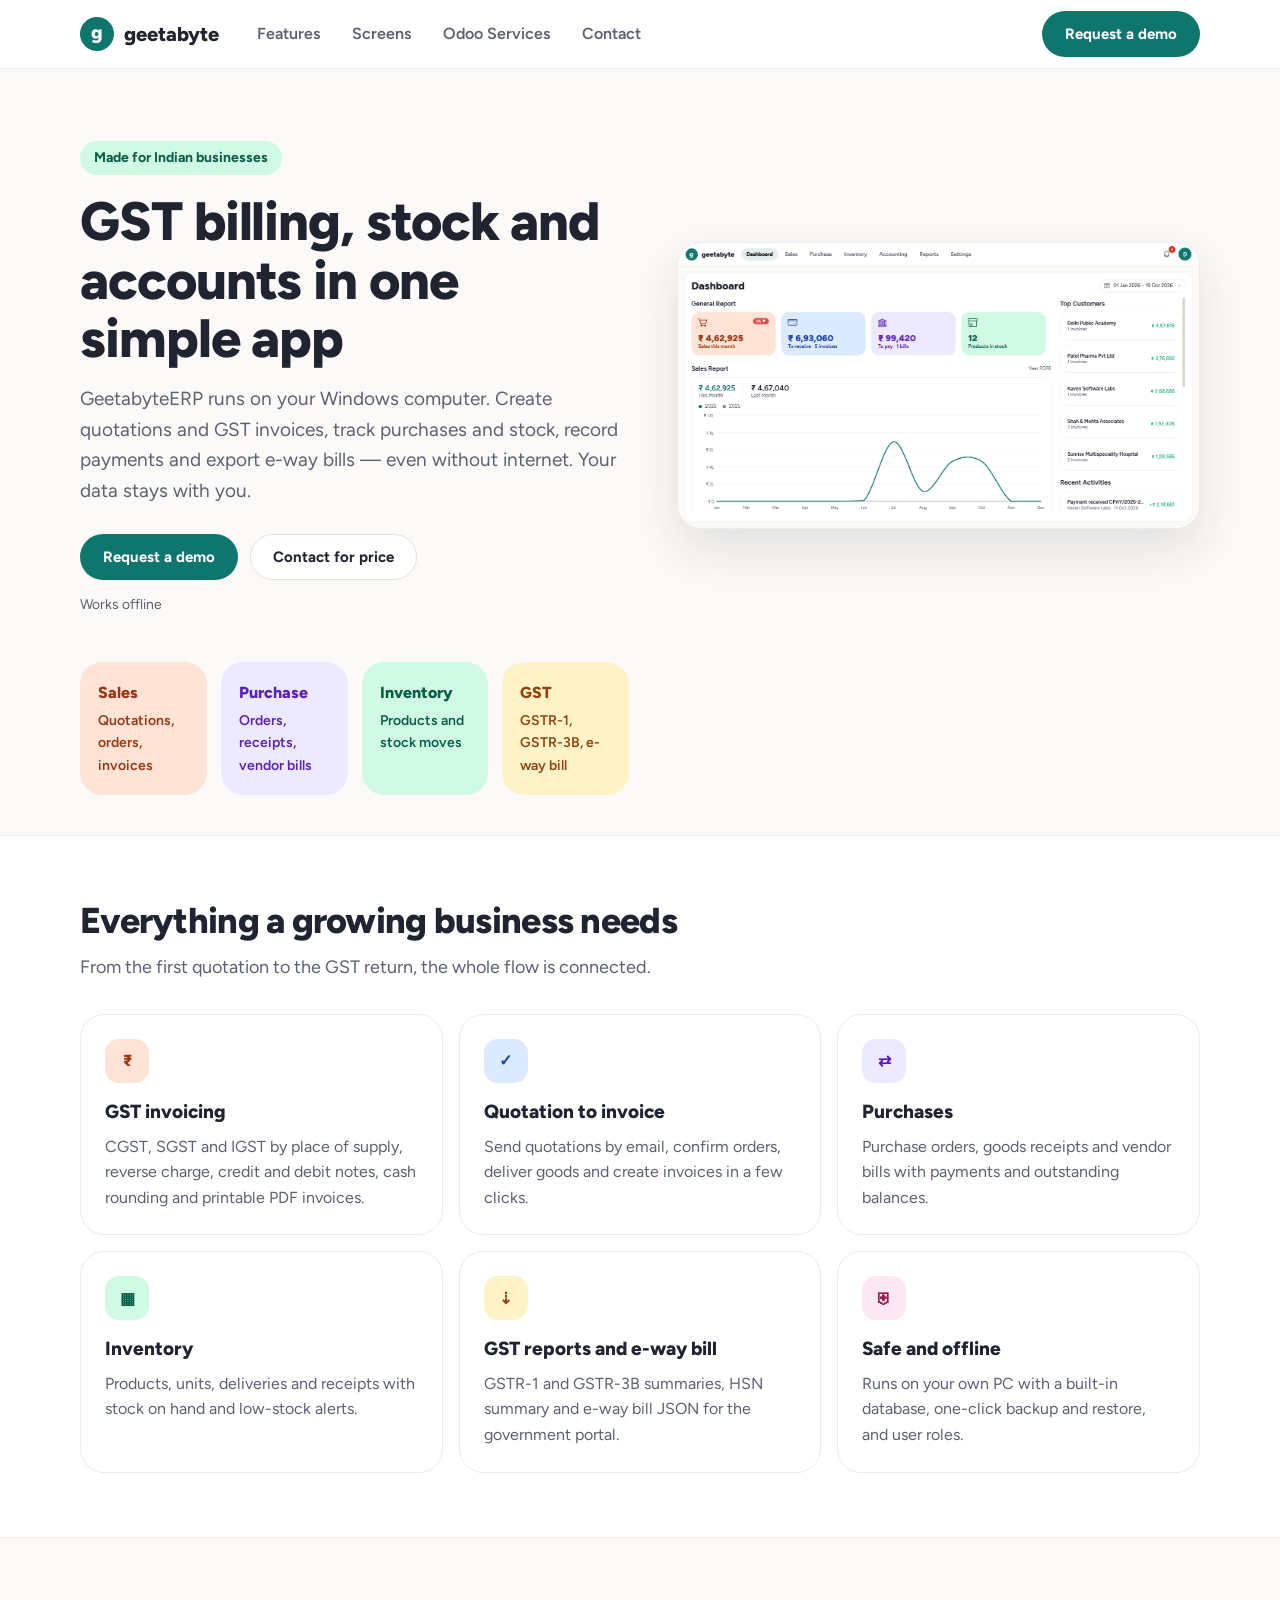
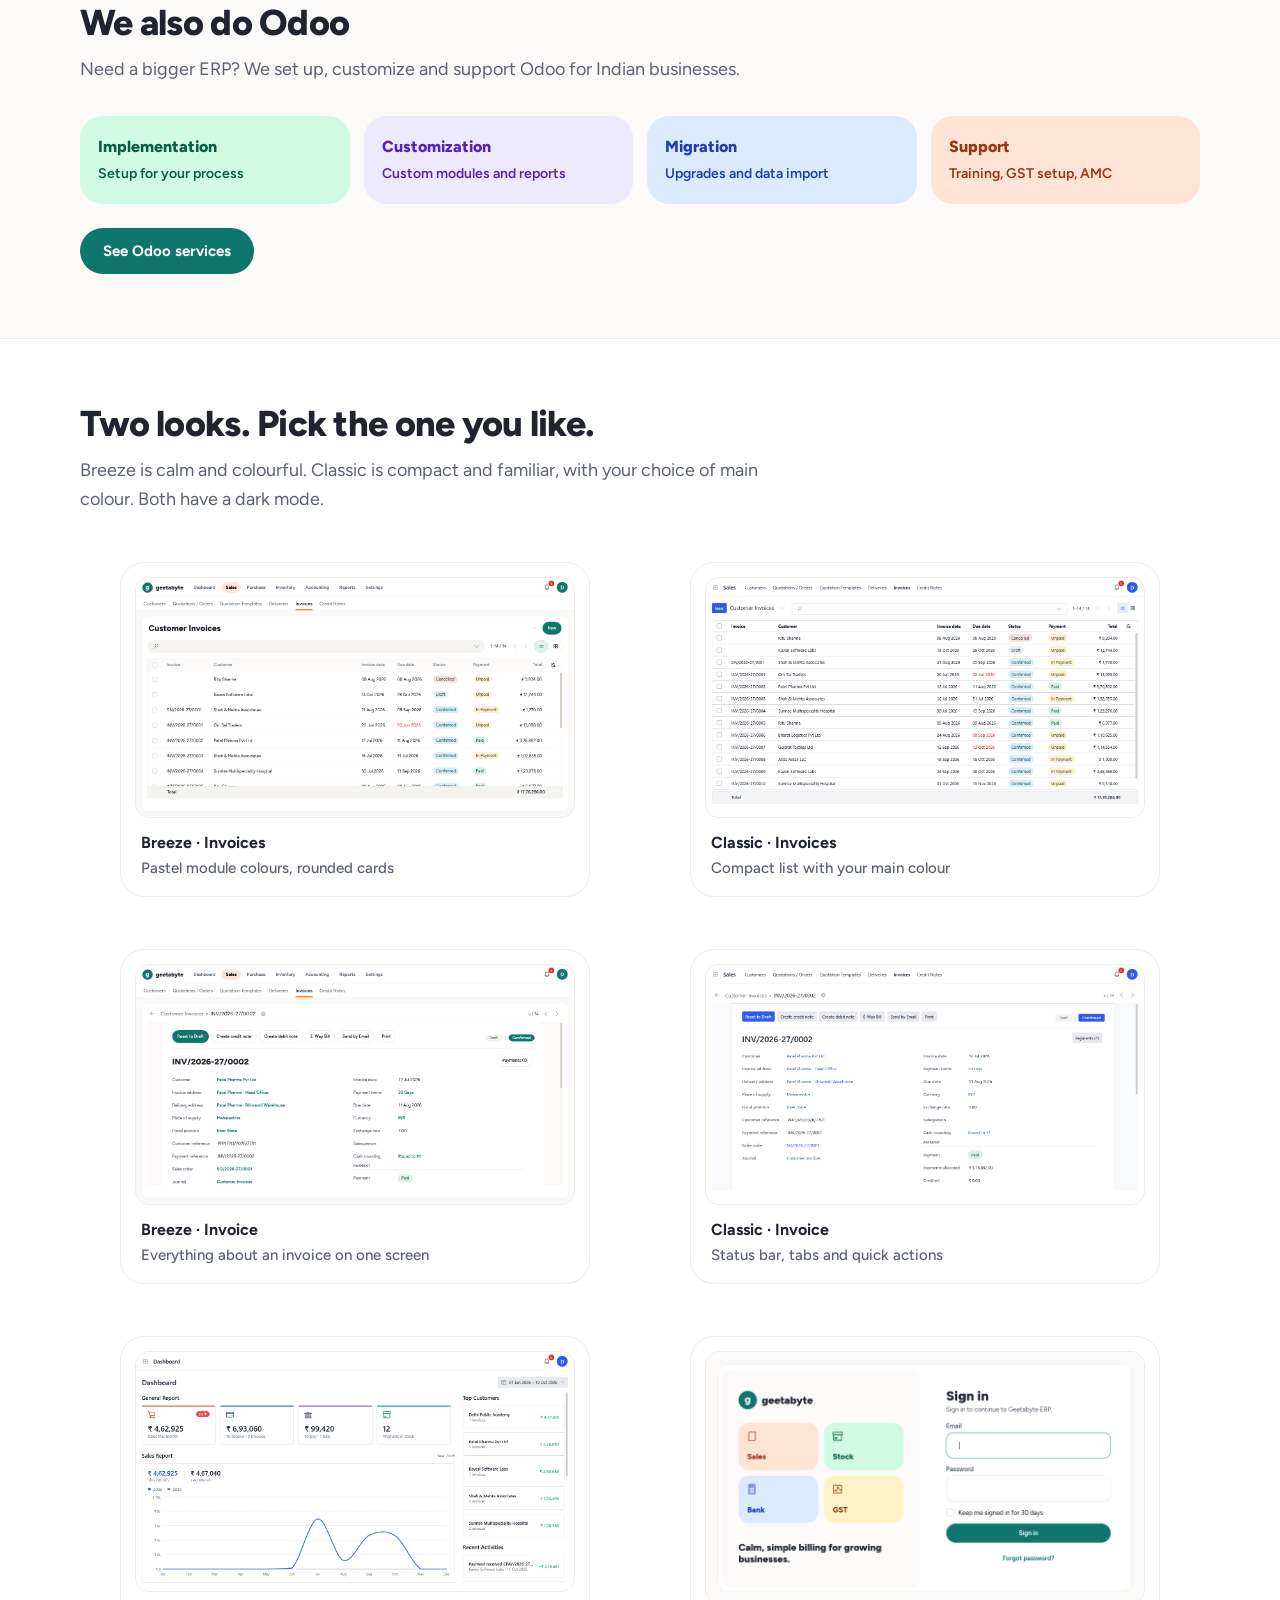
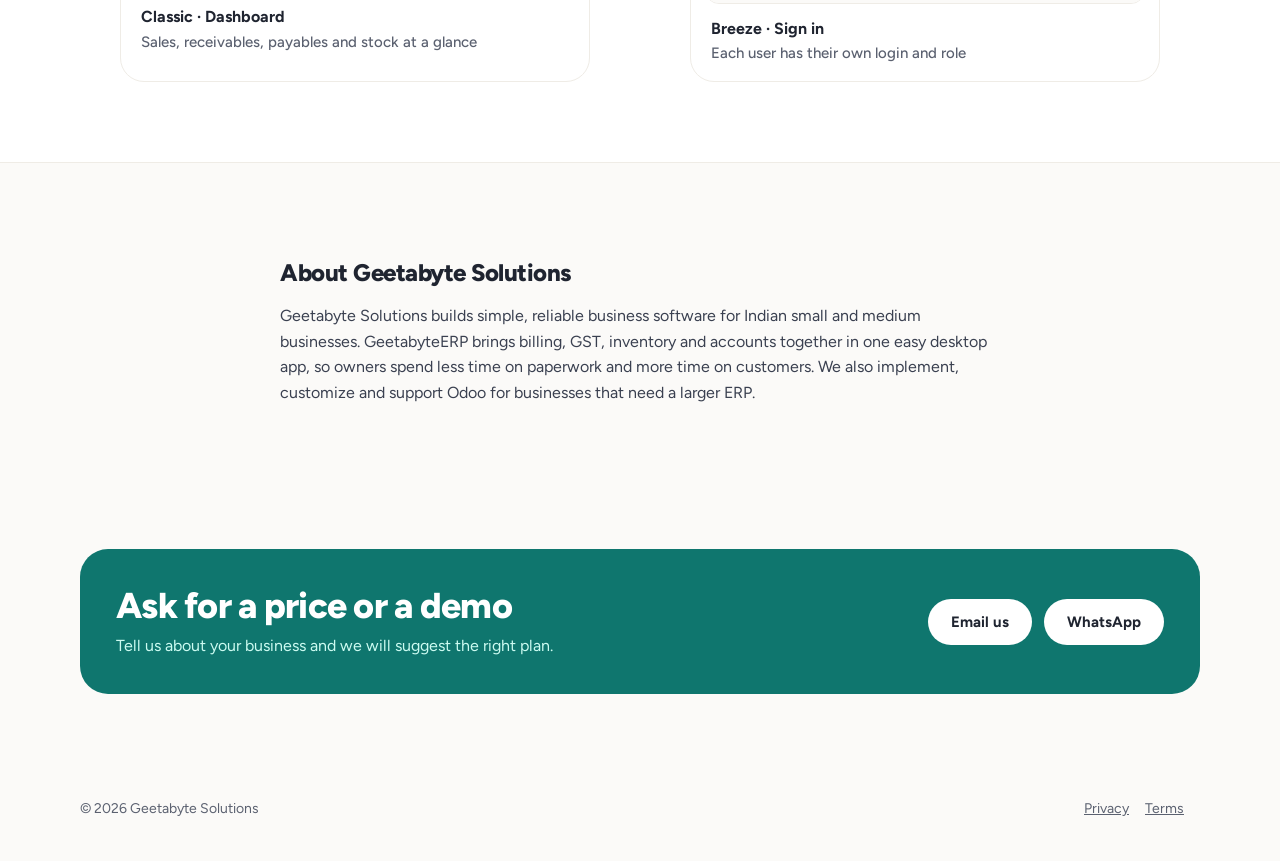
==== index.html @ 05e87df2 "Add WhatsApp contact" ====
<!doctype html>
<html lang="en">
<head>
<meta charset="utf-8">
<meta name="viewport" content="width=device-width, initial-scale=1">
<title>GeetabyteERP – GST billing, inventory and accounts for Windows</title>
<meta name="description" content="GeetabyteERP is offline Windows software for GST invoicing, quotations, purchases, inventory, payments and e-way bills.">
<link rel="icon" href="favicon.svg" type="image/svg+xml">
<link rel="preconnect" href="https://fonts.googleapis.com">
<link rel="preconnect" href="https://fonts.gstatic.com" crossorigin>
<link href="https://fonts.googleapis.com/css2?family=Figtree:wght@400;500;600;700;800&display=swap" rel="stylesheet">
<link rel="stylesheet" href="styles.css">
</head>
<body>
<header class="nav">
  <div class="wrap">
    <a class="brand" href="index.html"><span class="dot">g</span>geetabyte</a>
    <nav aria-label="Main">
      <a href="#features">Features</a>
      <a href="#themes">Screens</a>
      <a href="odoo.html">Odoo Services</a>
      <a href="#contact">Contact</a>
    </nav>
    <a class="btn btn-primary" href="#contact">Request a demo</a>
  </div>
</header>

<main>
  <section class="hero">
    <div class="wrap">
      <div>
        <span class="eyebrow">Made for Indian businesses</span>
        <h1>GST billing, stock and accounts in one simple app</h1>
        <p class="lead">GeetabyteERP runs on your Windows computer. Create quotations and GST invoices, track purchases and stock, record payments and export e-way bills — even without internet. Your data stays with you.</p>
        <div class="actions">
          <a class="btn btn-primary" href="#contact">Request a demo</a>
          <a class="btn btn-ghost" href="#contact">Contact for price</a>
        </div>
        <p class="note">Works offline</p>
      </div>
      <div class="hero-shot"><img src="assets/breeze-dashboard.png" alt="GeetabyteERP dashboard with sales, receivables, payables and stock" width="1440" height="860"></div>
    </div>
    <div class="wrap">
      <div class="tiles">
        <div class="tile" style="background: var(--peach); color: var(--peach-ink)">Sales<span>Quotations, orders, invoices</span></div>
        <div class="tile" style="background: var(--lilac); color: var(--lilac-ink)">Purchase<span>Orders, receipts, vendor bills</span></div>
        <div class="tile" style="background: var(--mint); color: var(--mint-ink)">Inventory<span>Products and stock moves</span></div>
        <div class="tile" style="background: var(--butter); color: var(--butter-ink)">GST<span>GSTR-1, GSTR-3B, e-way bill</span></div>
      </div>
    </div>
  </section>

  <section id="features" class="band">
    <div class="wrap">
      <div class="section-head">
        <h2>Everything a growing business needs</h2>
        <p>From the first quotation to the GST return, the whole flow is connected.</p>
      </div>
      <div class="features">
        <article class="card"><div class="icon" style="background: var(--peach); color: var(--peach-ink)">₹</div><h3>GST invoicing</h3><p>CGST, SGST and IGST by place of supply, reverse charge, credit and debit notes, cash rounding and printable PDF invoices.</p></article>
        <article class="card"><div class="icon" style="background: var(--sky); color: var(--sky-ink)">✓</div><h3>Quotation to invoice</h3><p>Send quotations by email, confirm orders, deliver goods and create invoices in a few clicks.</p></article>
        <article class="card"><div class="icon" style="background: var(--lilac); color: var(--lilac-ink)">⇄</div><h3>Purchases</h3><p>Purchase orders, goods receipts and vendor bills with payments and outstanding balances.</p></article>
        <article class="card"><div class="icon" style="background: var(--mint); color: var(--mint-ink)">▦</div><h3>Inventory</h3><p>Products, units, deliveries and receipts with stock on hand and low-stock alerts.</p></article>
        <article class="card"><div class="icon" style="background: var(--butter); color: var(--butter-ink)">⇣</div><h3>GST reports and e-way bill</h3><p>GSTR-1 and GSTR-3B summaries, HSN summary and e-way bill JSON for the government portal.</p></article>
        <article class="card"><div class="icon" style="background: var(--rose); color: var(--rose-ink)">⛨</div><h3>Safe and offline</h3><p>Runs on your own PC with a built-in database, one-click backup and restore, and user roles.</p></article>
      </div>
    </div>
  </section>

  <section id="odoo">
    <div class="wrap">
      <div class="section-head">
        <h2>We also do Odoo</h2>
        <p>Need a bigger ERP? We set up, customize and support Odoo for Indian businesses.</p>
      </div>
      <div class="tiles">
        <div class="tile" style="background: var(--mint); color: var(--mint-ink)">Implementation<span>Setup for your process</span></div>
        <div class="tile" style="background: var(--lilac); color: var(--lilac-ink)">Customization<span>Custom modules and reports</span></div>
        <div class="tile" style="background: var(--sky); color: var(--sky-ink)">Migration<span>Upgrades and data import</span></div>
        <div class="tile" style="background: var(--peach); color: var(--peach-ink)">Support<span>Training, GST setup, AMC</span></div>
      </div>
      <div class="actions" style="margin-top: 24px"><a class="btn btn-primary" href="odoo.html">See Odoo services</a></div>
    </div>
  </section>

  <section id="themes" class="band">
    <div class="wrap">
      <div class="section-head">
        <h2>Two looks. Pick the one you like.</h2>
        <p>Breeze is calm and colourful. Classic is compact and familiar, with your choice of main colour. Both have a dark mode.</p>
      </div>
      <div class="themes">
        <figure class="shot"><img src="assets/breeze-invoices.png" alt="Breeze theme invoice list" loading="lazy" width="1440" height="860"><figcaption>Breeze · Invoices<span>Pastel module colours, rounded cards</span></figcaption></figure>
        <figure class="shot"><img src="assets/classic-invoices.png" alt="Classic theme invoice list" loading="lazy" width="1440" height="860"><figcaption>Classic · Invoices<span>Compact list with your main colour</span></figcaption></figure>
        <figure class="shot"><img src="assets/breeze-invoice.png" alt="Breeze theme invoice form" loading="lazy" width="1440" height="860"><figcaption>Breeze · Invoice<span>Everything about an invoice on one screen</span></figcaption></figure>
        <figure class="shot"><img src="assets/classic-invoice.png" alt="Classic theme invoice form" loading="lazy" width="1440" height="860"><figcaption>Classic · Invoice<span>Status bar, tabs and quick actions</span></figcaption></figure>
        <figure class="shot"><img src="assets/classic-dashboard.png" alt="Classic theme dashboard" loading="lazy" width="1440" height="860"><figcaption>Classic · Dashboard<span>Sales, receivables, payables and stock at a glance</span></figcaption></figure>
        <figure class="shot"><img src="assets/breeze-login.png" alt="Breeze theme sign in screen" loading="lazy"><figcaption>Breeze · Sign in<span>Each user has their own login and role</span></figcaption></figure>
      </div>
    </div>
  </section>

  <section id="about">
    <div class="wrap prose">
      <h2>About Geetabyte Solutions</h2>
      <p>Geetabyte Solutions builds simple, reliable business software for Indian small and medium businesses. GeetabyteERP brings billing, GST, inventory and accounts together in one easy desktop app, so owners spend less time on paperwork and more time on customers. We also implement, customize and support Odoo for businesses that need a larger ERP.</p>
    </div>
  </section>

  <section id="contact">
    <div class="wrap">
      <div class="cta">
        <div>
          <h2>Ask for a price or a demo</h2>
          <p>Tell us about your business and we will suggest the right plan.</p>
        </div>
        <div class="actions">
          <a class="btn btn-ghost" href="mailto:riteshpanchal733@gmail.com?subject=GeetabyteERP%20enquiry">Email us</a>
          <a class="btn btn-ghost" href="https://wa.me/919428587051?text=Hi%2C%20I%20am%20interested%20in%20GeetabyteERP.%20Please%20share%20the%20details." target="_blank" rel="noopener">WhatsApp</a>
        </div>
      </div>
    </div>
  </section>
</main>

<footer>
  <div class="wrap">
    <span>© 2026 Geetabyte Solutions</span>
    <span><a href="privacy.html">Privacy</a><a href="terms.html">Terms</a></span>
  </div>
</footer>
</body>
</html>
---- styles.css ----
:root {
  --page: #FBFAF8;
  --surface: #FFFFFF;
  --soft: #F5F3EF;
  --line: #EFECE6;
  --ink: #1F2430;
  --muted: #5B6170;
  --primary: #0F766E;
  --primary-dark: #115E59;
  --peach: #FFE4D6; --peach-ink: #9A3412;
  --mint: #D1FAE5; --mint-ink: #065F46;
  --sky: #DBEAFE; --sky-ink: #1E40AF;
  --lilac: #EDE9FE; --lilac-ink: #5B21B6;
  --butter: #FEF3C7; --butter-ink: #92400E;
  --rose: #FCE7F3; --rose-ink: #9D174D;
}
* { box-sizing: border-box; }
html { scroll-behavior: smooth; }
body { margin: 0; background: var(--page); color: var(--ink); font-family: 'Figtree', 'Segoe UI', sans-serif; font-size: 16px; line-height: 1.6; }
a { color: var(--primary); }
a:hover { color: var(--primary-dark); }
img { max-width: 100%; height: auto; display: block; }
.wrap { max-width: 1160px; margin: 0 auto; padding: 0 20px; }

.nav { background: var(--surface); border-bottom: 1px solid var(--line); position: sticky; top: 0; z-index: 10; }
.nav .wrap { display: flex; align-items: center; gap: 24px; min-height: 68px; flex-wrap: wrap; }
.brand { display: flex; align-items: center; gap: 10px; font-weight: 800; font-size: 20px; color: var(--ink); text-decoration: none; }
.brand .dot { width: 34px; height: 34px; border-radius: 50%; background: var(--primary); color: #fff; display: grid; place-items: center; font-size: 19px; line-height: 1; padding-bottom: 3px; }
.nav nav { display: flex; gap: 4px; flex-wrap: wrap; flex: 1; }
.nav nav a { padding: 8px 14px; border-radius: 99px; color: var(--muted); font-weight: 600; text-decoration: none; }
.nav nav a:hover, .nav nav a[aria-current="page"] { background: var(--soft); color: var(--ink); }

.btn { display: inline-flex; align-items: center; justify-content: center; gap: 8px; min-height: 46px; padding: 0 22px; border-radius: 99px; font-weight: 700; text-decoration: none; border: 1px solid transparent; font-size: 15px; }
.btn-primary { background: var(--primary); color: #fff; }
.btn-primary:hover { background: var(--primary-dark); color: #fff; }
.btn-ghost { background: var(--surface); color: var(--ink); border-color: #E5E1D8; }
.btn-ghost:hover { background: var(--soft); color: var(--ink); }

.hero { padding: 72px 0 40px; }
.hero .wrap { display: grid; grid-template-columns: minmax(0, 1.05fr) minmax(0, 1fr); gap: 48px; align-items: center; }
.eyebrow { display: inline-block; padding: 6px 14px; border-radius: 99px; background: var(--mint); color: var(--mint-ink); font-weight: 700; font-size: 14px; }
h1 { font-size: clamp(34px, 5vw, 54px); line-height: 1.08; letter-spacing: -0.02em; margin: 18px 0 16px; font-weight: 800; }
h2 { font-size: clamp(26px, 3.4vw, 36px); line-height: 1.15; letter-spacing: -0.02em; margin: 0 0 12px; font-weight: 800; }
h3 { font-size: 19px; margin: 0 0 6px; font-weight: 800; }
.lead { font-size: 19px; color: var(--muted); margin: 0 0 28px; max-width: 560px; }
.actions { display: flex; gap: 12px; flex-wrap: wrap; }
.note { color: var(--muted); font-size: 14px; margin-top: 14px; }
.hero-shot { border-radius: 24px; overflow: hidden; border: 1px solid var(--line); box-shadow: 0 20px 50px rgba(31, 36, 48, 0.12); background: var(--surface); }

.tiles { display: grid; grid-template-columns: repeat(4, minmax(0, 1fr)); gap: 14px; margin: 32px 0 0; }
.tile { border-radius: 22px; padding: 18px; font-weight: 800; }
.tile span { display: block; font-weight: 600; font-size: 14px; margin-top: 4px; }

section { padding: 64px 0; }
.section-head { max-width: 680px; margin-bottom: 32px; }
.section-head p { color: var(--muted); font-size: 18px; margin: 0; }
.features { display: grid; grid-template-columns: repeat(3, minmax(0, 1fr)); gap: 16px; }
.card { background: var(--surface); border: 1px solid var(--line); border-radius: 24px; padding: 24px; }
.card p { margin: 0; color: var(--muted); }
.icon { width: 44px; height: 44px; border-radius: 14px; display: grid; place-items: center; font-weight: 800; margin-bottom: 14px; }

.themes { display: grid; grid-template-columns: repeat(2, minmax(0, 1fr)); gap: 20px; }
.shot { background: var(--surface); border: 1px solid var(--line); border-radius: 24px; padding: 14px; }
.shot img { border-radius: 14px; border: 1px solid var(--line); }
.shot figcaption { padding: 12px 6px 2px; font-weight: 700; }
.shot figcaption span { display: block; font-weight: 500; color: var(--muted); font-size: 15px; }

.band { background: var(--surface); border-top: 1px solid var(--line); border-bottom: 1px solid var(--line); }
.cta { display: flex; justify-content: space-between; align-items: center; gap: 24px; flex-wrap: wrap; background: var(--primary); color: #fff; border-radius: 28px; padding: 36px; }
.cta h2 { color: #fff; margin: 0 0 6px; }
.cta p { margin: 0; color: #CCFBF1; }
.cta .btn-ghost { border-color: transparent; }

.steps { counter-reset: step; list-style: none; padding: 0; margin: 0; display: grid; gap: 12px; }
.steps li { counter-increment: step; background: var(--surface); border: 1px solid var(--line); border-radius: 18px; padding: 16px 18px 16px 64px; position: relative; }
.steps li::before { content: counter(step); position: absolute; left: 18px; top: 14px; width: 30px; height: 30px; border-radius: 50%; background: var(--mint); color: var(--mint-ink); font-weight: 800; display: grid; place-items: center; }
.req { display: grid; grid-template-columns: repeat(2, minmax(0, 1fr)); gap: 10px 24px; margin: 0; }
.req dt { font-weight: 700; }
.req dd { margin: 0 0 8px; color: var(--muted); }
.warn { background: var(--butter); color: var(--butter-ink); border-radius: 18px; padding: 16px 18px; }

.prose { max-width: 760px; }
.prose h2 { font-size: 24px; margin-top: 32px; }
.prose p, .prose li { color: #3A4050; }

footer { padding: 40px 0; color: var(--muted); font-size: 14px; }
footer .wrap { display: flex; justify-content: space-between; gap: 16px; flex-wrap: wrap; }
footer a { color: var(--muted); margin-right: 16px; }

@media (max-width: 860px) {
  .nav { position: static; }
  .nav .wrap { gap: 8px; padding-top: 10px; padding-bottom: 10px; }
  .nav .btn { display: none; }
  .nav nav { flex: 1 1 100%; flex-wrap: nowrap; overflow-x: auto; margin: 0 -8px; }
  .nav nav a { white-space: nowrap; }
  .hero .wrap, .themes, .features { grid-template-columns: minmax(0, 1fr); }
  h1 { overflow-wrap: anywhere; }
  .tiles { grid-template-columns: repeat(2, minmax(0, 1fr)); }
  .req { grid-template-columns: 1fr; }
  .hero { padding-top: 40px; }
  .cta { padding: 26px; }
}
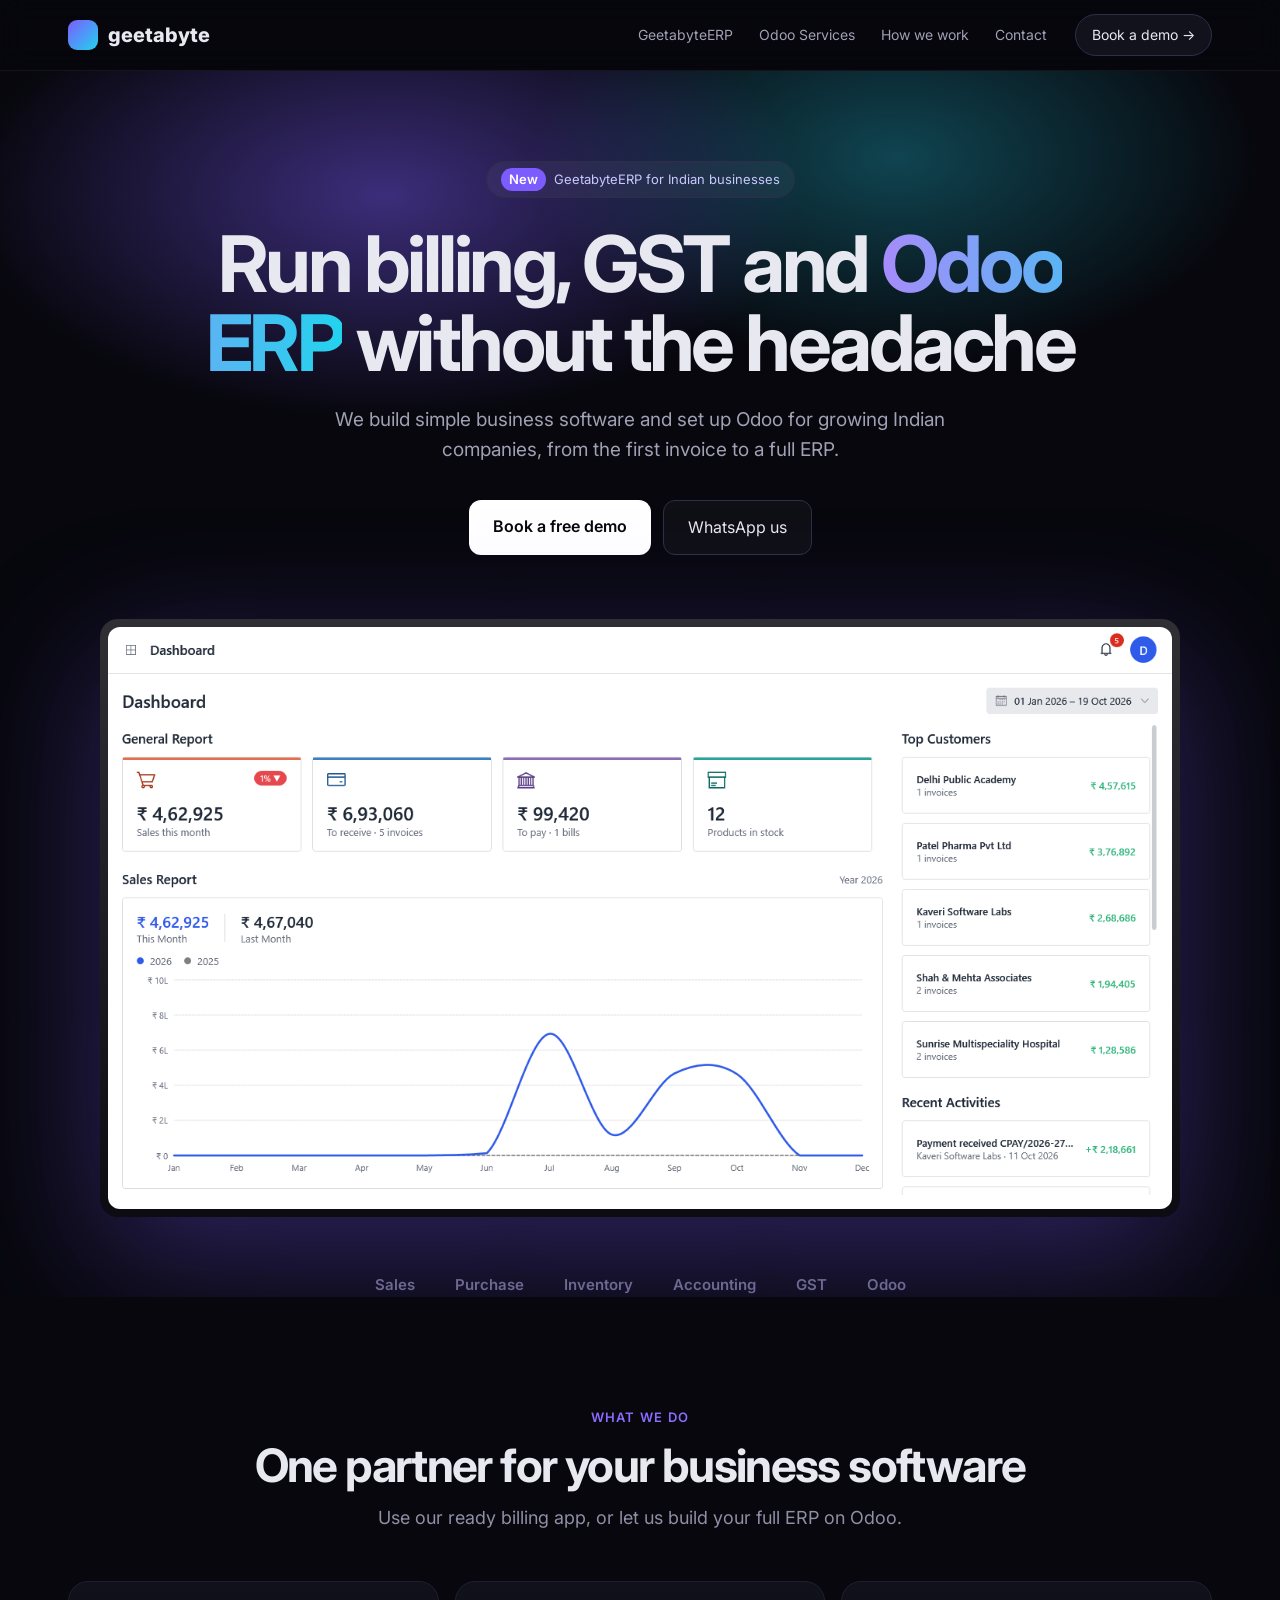
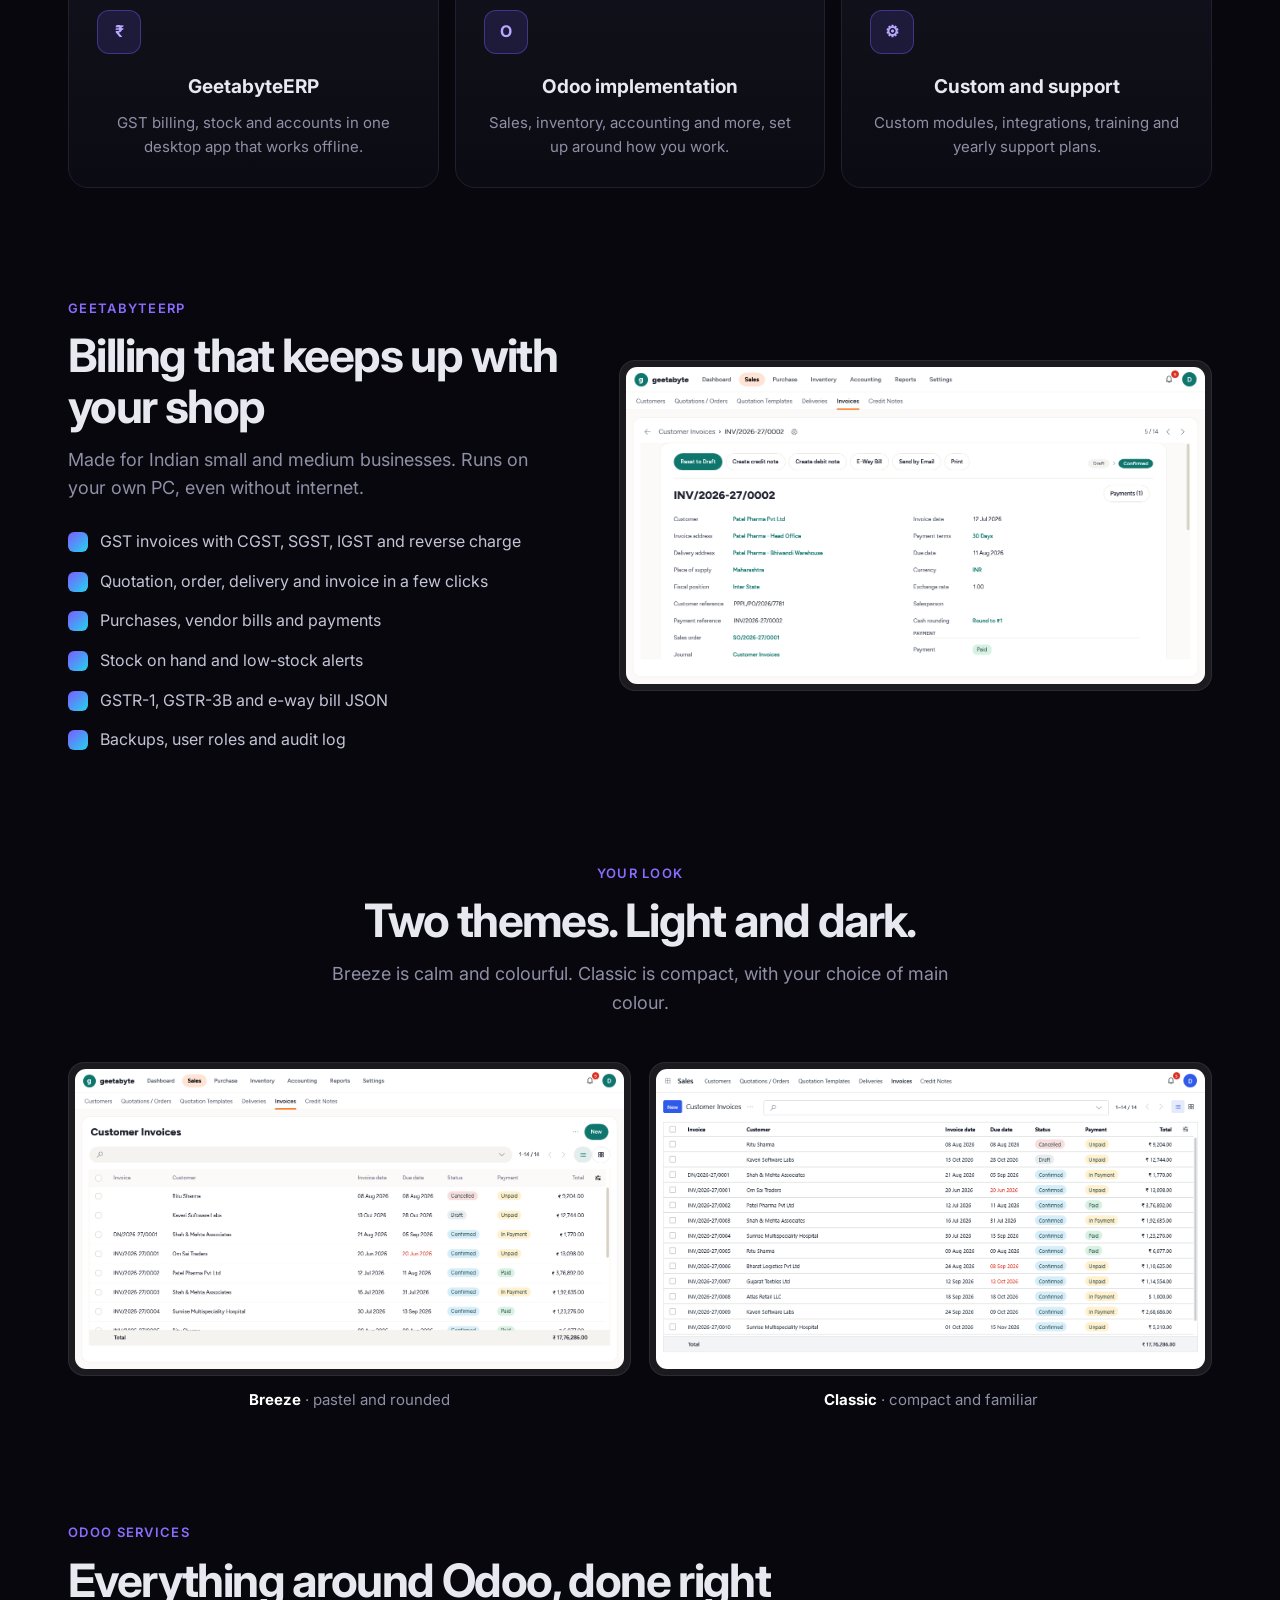
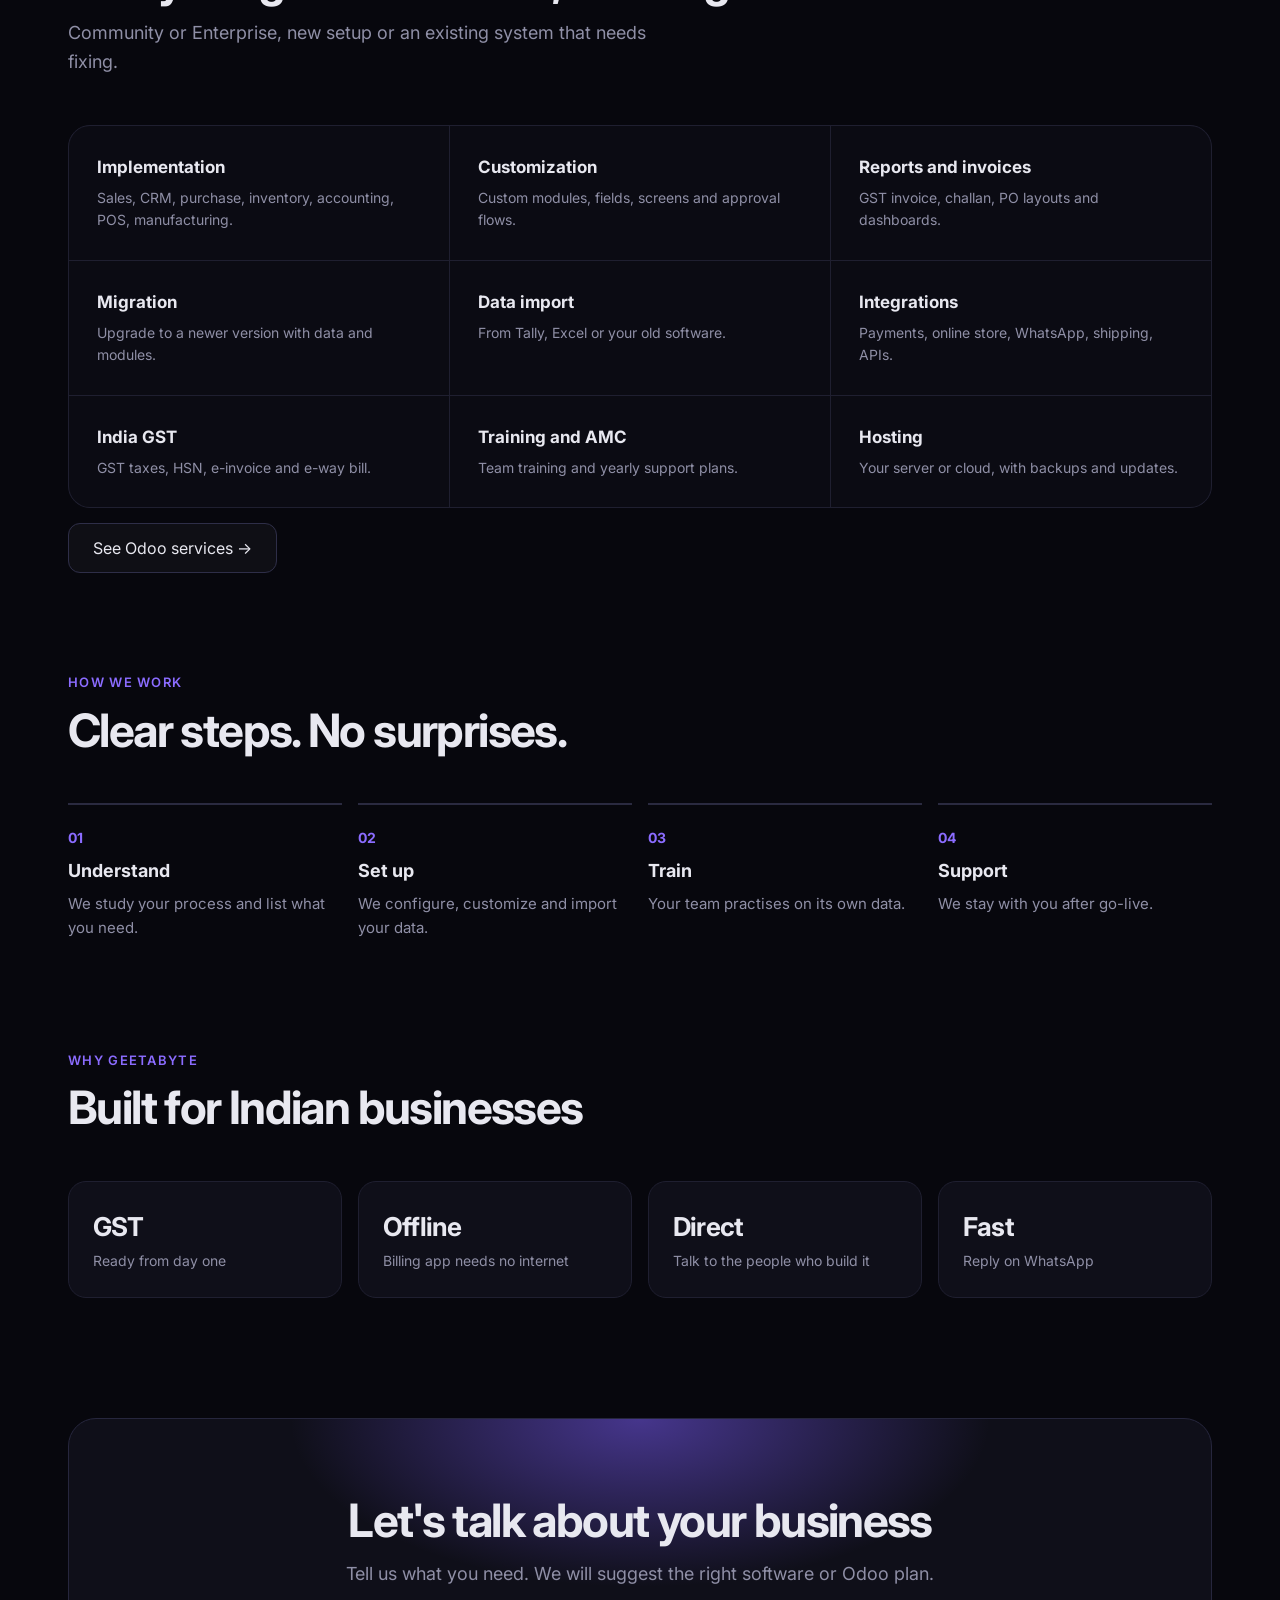
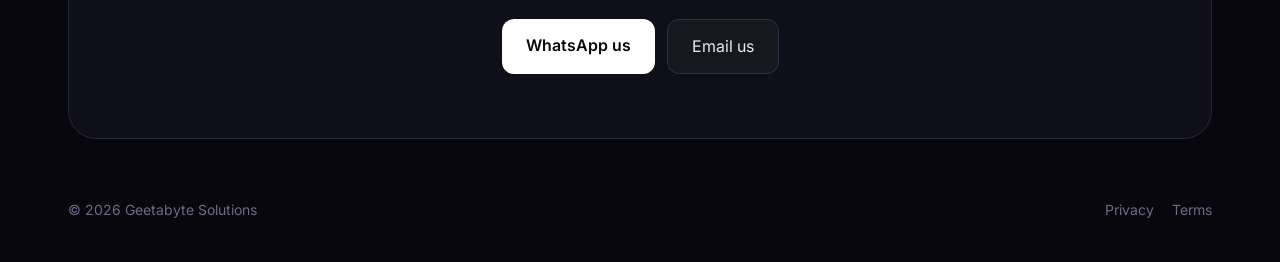
==== commit 3a752085: "Aurora redesign" ====
--- a/index.html
+++ b/index.html
@@ -3,131 +3,91 @@
 <head>
 <meta charset="utf-8">
 <meta name="viewport" content="width=device-width, initial-scale=1">
-<title>GeetabyteERP – GST billing, inventory and accounts for Windows</title>
-<meta name="description" content="GeetabyteERP is offline Windows software for GST invoicing, quotations, purchases, inventory, payments and e-way bills.">
+<title>Geetabyte Solutions – GST billing software and Odoo services</title>
+<meta name="description" content="GeetabyteERP is offline Windows software for GST invoicing, purchases, inventory and e-way bills. We also implement, customize and support Odoo for Indian businesses.">
 <link rel="icon" href="favicon.svg" type="image/svg+xml">
 <link rel="preconnect" href="https://fonts.googleapis.com">
 <link rel="preconnect" href="https://fonts.gstatic.com" crossorigin>
-<link href="https://fonts.googleapis.com/css2?family=Figtree:wght@400;500;600;700;800&display=swap" rel="stylesheet">
+<link href="https://fonts.googleapis.com/css2?family=Inter:wght@400;500;600;700;800&display=swap" rel="stylesheet">
 <link rel="stylesheet" href="styles.css">
 </head>
 <body>
-<header class="nav">
-  <div class="wrap">
-    <a class="brand" href="index.html"><span class="dot">g</span>geetabyte</a>
-    <nav aria-label="Main">
-      <a href="#features">Features</a>
-      <a href="#themes">Screens</a>
-      <a href="odoo.html">Odoo Services</a>
-      <a href="#contact">Contact</a>
-    </nav>
-    <a class="btn btn-primary" href="#contact">Request a demo</a>
-  </div>
-</header>
+<header><div class="w"><nav><a class="logo" href="index.html"><i></i>geetabyte</a><div class="links"><a href="#erp">GeetabyteERP</a><a href="odoo.html">Odoo Services</a><a href="#how">How we work</a><a href="#contact">Contact</a></div><a class="pill" href="#contact">Book a demo →</a></nav></div></header>
 
 <main>
-  <section class="hero">
-    <div class="wrap">
-      <div>
-        <span class="eyebrow">Made for Indian businesses</span>
-        <h1>GST billing, stock and accounts in one simple app</h1>
-        <p class="lead">GeetabyteERP runs on your Windows computer. Create quotations and GST invoices, track purchases and stock, record payments and export e-way bills — even without internet. Your data stays with you.</p>
-        <div class="actions">
-          <a class="btn btn-primary" href="#contact">Request a demo</a>
-          <a class="btn btn-ghost" href="#contact">Contact for price</a>
-        </div>
-        <p class="note">Works offline</p>
-      </div>
-      <div class="hero-shot"><img src="assets/breeze-dashboard.png" alt="GeetabyteERP dashboard with sales, receivables, payables and stock" width="1440" height="860"></div>
-    </div>
-    <div class="wrap">
-      <div class="tiles">
-        <div class="tile" style="background: var(--peach); color: var(--peach-ink)">Sales<span>Quotations, orders, invoices</span></div>
-        <div class="tile" style="background: var(--lilac); color: var(--lilac-ink)">Purchase<span>Orders, receipts, vendor bills</span></div>
-        <div class="tile" style="background: var(--mint); color: var(--mint-ink)">Inventory<span>Products and stock moves</span></div>
-        <div class="tile" style="background: var(--butter); color: var(--butter-ink)">GST<span>GSTR-1, GSTR-3B, e-way bill</span></div>
-      </div>
-    </div>
-  </section>
+<div class="hero"><div class="glow"></div><div class="w">
+<span class="badge"><b>New</b> GeetabyteERP for Indian businesses</span>
+<h1>Run billing, GST and <span class="grad">Odoo ERP</span> without the headache</h1>
+<p class="lead">We build simple business software and set up Odoo for growing Indian companies, from the first invoice to a full ERP.</p>
+<div class="cta"><a class="b1" href="#contact">Book a free demo</a><a class="b2" href="https://wa.me/919428587051?text=Hi%2C%20I%20am%20interested%20in%20GeetabyteERP.%20Please%20share%20the%20details." target="_blank" rel="noopener">WhatsApp us</a></div>
+<div class="frame r"><img src="assets/classic-dashboard.png" alt="GeetabyteERP dashboard with sales, receivables, payables and stock" width="1440" height="860"></div>
+<div class="strip"><span>Sales</span><span>Purchase</span><span>Inventory</span><span>Accounting</span><span>GST</span><span>Odoo</span></div>
+</div></div>
 
-  <section id="features" class="band">
-    <div class="wrap">
-      <div class="section-head">
-        <h2>Everything a growing business needs</h2>
-        <p>From the first quotation to the GST return, the whole flow is connected.</p>
-      </div>
-      <div class="features">
-        <article class="card"><div class="icon" style="background: var(--peach); color: var(--peach-ink)">₹</div><h3>GST invoicing</h3><p>CGST, SGST and IGST by place of supply, reverse charge, credit and debit notes, cash rounding and printable PDF invoices.</p></article>
-        <article class="card"><div class="icon" style="background: var(--sky); color: var(--sky-ink)">✓</div><h3>Quotation to invoice</h3><p>Send quotations by email, confirm orders, deliver goods and create invoices in a few clicks.</p></article>
-        <article class="card"><div class="icon" style="background: var(--lilac); color: var(--lilac-ink)">⇄</div><h3>Purchases</h3><p>Purchase orders, goods receipts and vendor bills with payments and outstanding balances.</p></article>
-        <article class="card"><div class="icon" style="background: var(--mint); color: var(--mint-ink)">▦</div><h3>Inventory</h3><p>Products, units, deliveries and receipts with stock on hand and low-stock alerts.</p></article>
-        <article class="card"><div class="icon" style="background: var(--butter); color: var(--butter-ink)">⇣</div><h3>GST reports and e-way bill</h3><p>GSTR-1 and GSTR-3B summaries, HSN summary and e-way bill JSON for the government portal.</p></article>
-        <article class="card"><div class="icon" style="background: var(--rose); color: var(--rose-ink)">⛨</div><h3>Safe and offline</h3><p>Runs on your own PC with a built-in database, one-click backup and restore, and user roles.</p></article>
-      </div>
-    </div>
-  </section>
+<section><div class="w center">
+<div class="k">What we do</div><h2>One partner for your business software</h2><p class="sub">Use our ready billing app, or let us build your full ERP on Odoo.</p>
+<div class="cards">
+<div class="card r"><div class="ic">₹</div><h3>GeetabyteERP</h3><p>GST billing, stock and accounts in one desktop app that works offline.</p></div>
+<div class="card r"><div class="ic">O</div><h3>Odoo implementation</h3><p>Sales, inventory, accounting and more, set up around how you work.</p></div>
+<div class="card r"><div class="ic">⚙</div><h3>Custom and support</h3><p>Custom modules, integrations, training and yearly support plans.</p></div>
+</div></div></section>
 
-  <section id="odoo">
-    <div class="wrap">
-      <div class="section-head">
-        <h2>We also do Odoo</h2>
-        <p>Need a bigger ERP? We set up, customize and support Odoo for Indian businesses.</p>
-      </div>
-      <div class="tiles">
-        <div class="tile" style="background: var(--mint); color: var(--mint-ink)">Implementation<span>Setup for your process</span></div>
-        <div class="tile" style="background: var(--lilac); color: var(--lilac-ink)">Customization<span>Custom modules and reports</span></div>
-        <div class="tile" style="background: var(--sky); color: var(--sky-ink)">Migration<span>Upgrades and data import</span></div>
-        <div class="tile" style="background: var(--peach); color: var(--peach-ink)">Support<span>Training, GST setup, AMC</span></div>
-      </div>
-      <div class="actions" style="margin-top: 24px"><a class="btn btn-primary" href="odoo.html">See Odoo services</a></div>
-    </div>
-  </section>
+<section id="erp"><div class="w split">
+<div class="r"><div class="k">GeetabyteERP</div><h2>Billing that keeps up with your shop</h2><p class="sub">Made for Indian small and medium businesses. Runs on your own PC, even without internet.</p>
+<ul class="list"><li>GST invoices with CGST, SGST, IGST and reverse charge</li><li>Quotation, order, delivery and invoice in a few clicks</li><li>Purchases, vendor bills and payments</li><li>Stock on hand and low-stock alerts</li><li>GSTR-1, GSTR-3B and e-way bill JSON</li><li>Backups, user roles and audit log</li></ul></div>
+<div class="shot r"><img src="assets/breeze-invoice.png" alt="GeetabyteERP invoice form" loading="lazy" width="1440" height="860"></div>
+</div></section>
 
-  <section id="themes" class="band">
-    <div class="wrap">
-      <div class="section-head">
-        <h2>Two looks. Pick the one you like.</h2>
-        <p>Breeze is calm and colourful. Classic is compact and familiar, with your choice of main colour. Both have a dark mode.</p>
-      </div>
-      <div class="themes">
-        <figure class="shot"><img src="assets/breeze-invoices.png" alt="Breeze theme invoice list" loading="lazy" width="1440" height="860"><figcaption>Breeze · Invoices<span>Pastel module colours, rounded cards</span></figcaption></figure>
-        <figure class="shot"><img src="assets/classic-invoices.png" alt="Classic theme invoice list" loading="lazy" width="1440" height="860"><figcaption>Classic · Invoices<span>Compact list with your main colour</span></figcaption></figure>
-        <figure class="shot"><img src="assets/breeze-invoice.png" alt="Breeze theme invoice form" loading="lazy" width="1440" height="860"><figcaption>Breeze · Invoice<span>Everything about an invoice on one screen</span></figcaption></figure>
-        <figure class="shot"><img src="assets/classic-invoice.png" alt="Classic theme invoice form" loading="lazy" width="1440" height="860"><figcaption>Classic · Invoice<span>Status bar, tabs and quick actions</span></figcaption></figure>
-        <figure class="shot"><img src="assets/classic-dashboard.png" alt="Classic theme dashboard" loading="lazy" width="1440" height="860"><figcaption>Classic · Dashboard<span>Sales, receivables, payables and stock at a glance</span></figcaption></figure>
-        <figure class="shot"><img src="assets/breeze-login.png" alt="Breeze theme sign in screen" loading="lazy"><figcaption>Breeze · Sign in<span>Each user has their own login and role</span></figcaption></figure>
-      </div>
-    </div>
-  </section>
+<section><div class="w center">
+<div class="k">Your look</div><h2>Two themes. Light and dark.</h2><p class="sub">Breeze is calm and colourful. Classic is compact, with your choice of main colour.</p>
+<div class="duo">
+<figure class="r"><div class="shot"><img src="assets/breeze-invoices.png" alt="Breeze theme invoice list" loading="lazy" width="1440" height="860"></div><figcaption><b>Breeze</b> · pastel and rounded</figcaption></figure>
+<figure class="r"><div class="shot"><img src="assets/classic-invoices.png" alt="Classic theme invoice list" loading="lazy" width="1440" height="860"></div><figcaption><b>Classic</b> · compact and familiar</figcaption></figure>
+</div></div></section>
 
-  <section id="about">
-    <div class="wrap prose">
-      <h2>About Geetabyte Solutions</h2>
-      <p>Geetabyte Solutions builds simple, reliable business software for Indian small and medium businesses. GeetabyteERP brings billing, GST, inventory and accounts together in one easy desktop app, so owners spend less time on paperwork and more time on customers. We also implement, customize and support Odoo for businesses that need a larger ERP.</p>
-    </div>
-  </section>
+<section id="odoo"><div class="w">
+<div class="k">Odoo services</div><h2>Everything around Odoo, done right</h2><p class="sub">Community or Enterprise, new setup or an existing system that needs fixing.</p>
+<div class="odoo r">
+<div><h3>Implementation</h3><p>Sales, CRM, purchase, inventory, accounting, POS, manufacturing.</p></div>
+<div><h3>Customization</h3><p>Custom modules, fields, screens and approval flows.</p></div>
+<div><h3>Reports and invoices</h3><p>GST invoice, challan, PO layouts and dashboards.</p></div>
+<div><h3>Migration</h3><p>Upgrade to a newer version with data and modules.</p></div>
+<div><h3>Data import</h3><p>From Tally, Excel or your old software.</p></div>
+<div><h3>Integrations</h3><p>Payments, online store, WhatsApp, shipping, APIs.</p></div>
+<div><h3>India GST</h3><p>GST taxes, HSN, e-invoice and e-way bill.</p></div>
+<div><h3>Training and AMC</h3><p>Team training and yearly support plans.</p></div>
+<div><h3>Hosting</h3><p>Your server or cloud, with backups and updates.</p></div>
+</div>
+<div class="more"><a class="b2" href="odoo.html">See Odoo services →</a></div>
+</div></section>
 
-  <section id="contact">
-    <div class="wrap">
-      <div class="cta">
-        <div>
-          <h2>Ask for a price or a demo</h2>
-          <p>Tell us about your business and we will suggest the right plan.</p>
-        </div>
-        <div class="actions">
-          <a class="btn btn-ghost" href="mailto:riteshpanchal733@gmail.com?subject=GeetabyteERP%20enquiry">Email us</a>
-          <a class="btn btn-ghost" href="https://wa.me/919428587051?text=Hi%2C%20I%20am%20interested%20in%20GeetabyteERP.%20Please%20share%20the%20details." target="_blank" rel="noopener">WhatsApp</a>
-        </div>
-      </div>
-    </div>
-  </section>
+<section id="how"><div class="w">
+<div class="k">How we work</div><h2>Clear steps. No surprises.</h2>
+<div class="steps">
+<div class="r"><span>01</span><h3>Understand</h3><p>We study your process and list what you need.</p></div>
+<div class="r"><span>02</span><h3>Set up</h3><p>We configure, customize and import your data.</p></div>
+<div class="r"><span>03</span><h3>Train</h3><p>Your team practises on its own data.</p></div>
+<div class="r"><span>04</span><h3>Support</h3><p>We stay with you after go-live.</p></div>
+</div></div></section>
+
+<section><div class="w">
+<div class="k">Why Geetabyte</div><h2>Built for Indian businesses</h2>
+<div class="why">
+<div class="r"><b>GST</b><span>Ready from day one</span></div>
+<div class="r"><b>Offline</b><span>Billing app needs no internet</span></div>
+<div class="r"><b>Direct</b><span>Talk to the people who build it</span></div>
+<div class="r"><b>Fast</b><span>Reply on WhatsApp</span></div>
+</div></div></section>
 </main>
 
-<footer>
-  <div class="wrap">
-    <span>© 2026 Geetabyte Solutions</span>
-    <span><a href="privacy.html">Privacy</a><a href="terms.html">Terms</a></span>
-  </div>
-</footer>
+<div class="w" id="contact"><div class="final r">
+<h2>Let's talk about your business</h2><p class="sub">Tell us what you need. We will suggest the right software or Odoo plan.</p>
+<div class="cta"><a class="b1" href="https://wa.me/919428587051?text=Hi%2C%20I%20am%20interested%20in%20GeetabyteERP.%20Please%20share%20the%20details." target="_blank" rel="noopener">WhatsApp us</a><a class="b2" href="mailto:riteshpanchal733@gmail.com?subject=GeetabyteERP%20enquiry">Email us</a></div>
+</div>
+<footer><span>© 2026 Geetabyte Solutions</span><span><a href="privacy.html">Privacy</a><a href="terms.html">Terms</a></span></footer></div>
+<script>
+const io=new IntersectionObserver(e=>e.forEach(x=>{if(x.isIntersecting){x.target.classList.add('in');io.unobserve(x.target)}}),{threshold:.12});
+document.querySelectorAll('.r').forEach(el=>io.observe(el));
+</script>
 </body>
 </html>
--- a/styles.css
+++ b/styles.css
@@ -1,102 +1,56 @@
-:root {
-  --page: #FBFAF8;
-  --surface: #FFFFFF;
-  --soft: #F5F3EF;
-  --line: #EFECE6;
-  --ink: #1F2430;
-  --muted: #5B6170;
-  --primary: #0F766E;
-  --primary-dark: #115E59;
-  --peach: #FFE4D6; --peach-ink: #9A3412;
-  --mint: #D1FAE5; --mint-ink: #065F46;
-  --sky: #DBEAFE; --sky-ink: #1E40AF;
-  --lilac: #EDE9FE; --lilac-ink: #5B21B6;
-  --butter: #FEF3C7; --butter-ink: #92400E;
-  --rose: #FCE7F3; --rose-ink: #9D174D;
-}
-* { box-sizing: border-box; }
-html { scroll-behavior: smooth; }
-body { margin: 0; background: var(--page); color: var(--ink); font-family: 'Figtree', 'Segoe UI', sans-serif; font-size: 16px; line-height: 1.6; }
-a { color: var(--primary); }
-a:hover { color: var(--primary-dark); }
-img { max-width: 100%; height: auto; display: block; }
-.wrap { max-width: 1160px; margin: 0 auto; padding: 0 20px; }
-
-.nav { background: var(--surface); border-bottom: 1px solid var(--line); position: sticky; top: 0; z-index: 10; }
-.nav .wrap { display: flex; align-items: center; gap: 24px; min-height: 68px; flex-wrap: wrap; }
-.brand { display: flex; align-items: center; gap: 10px; font-weight: 800; font-size: 20px; color: var(--ink); text-decoration: none; }
-.brand .dot { width: 34px; height: 34px; border-radius: 50%; background: var(--primary); color: #fff; display: grid; place-items: center; font-size: 19px; line-height: 1; padding-bottom: 3px; }
-.nav nav { display: flex; gap: 4px; flex-wrap: wrap; flex: 1; }
-.nav nav a { padding: 8px 14px; border-radius: 99px; color: var(--muted); font-weight: 600; text-decoration: none; }
-.nav nav a:hover, .nav nav a[aria-current="page"] { background: var(--soft); color: var(--ink); }
-
-.btn { display: inline-flex; align-items: center; justify-content: center; gap: 8px; min-height: 46px; padding: 0 22px; border-radius: 99px; font-weight: 700; text-decoration: none; border: 1px solid transparent; font-size: 15px; }
-.btn-primary { background: var(--primary); color: #fff; }
-.btn-primary:hover { background: var(--primary-dark); color: #fff; }
-.btn-ghost { background: var(--surface); color: var(--ink); border-color: #E5E1D8; }
-.btn-ghost:hover { background: var(--soft); color: var(--ink); }
-
-.hero { padding: 72px 0 40px; }
-.hero .wrap { display: grid; grid-template-columns: minmax(0, 1.05fr) minmax(0, 1fr); gap: 48px; align-items: center; }
-.eyebrow { display: inline-block; padding: 6px 14px; border-radius: 99px; background: var(--mint); color: var(--mint-ink); font-weight: 700; font-size: 14px; }
-h1 { font-size: clamp(34px, 5vw, 54px); line-height: 1.08; letter-spacing: -0.02em; margin: 18px 0 16px; font-weight: 800; }
-h2 { font-size: clamp(26px, 3.4vw, 36px); line-height: 1.15; letter-spacing: -0.02em; margin: 0 0 12px; font-weight: 800; }
-h3 { font-size: 19px; margin: 0 0 6px; font-weight: 800; }
-.lead { font-size: 19px; color: var(--muted); margin: 0 0 28px; max-width: 560px; }
-.actions { display: flex; gap: 12px; flex-wrap: wrap; }
-.note { color: var(--muted); font-size: 14px; margin-top: 14px; }
-.hero-shot { border-radius: 24px; overflow: hidden; border: 1px solid var(--line); box-shadow: 0 20px 50px rgba(31, 36, 48, 0.12); background: var(--surface); }
-
-.tiles { display: grid; grid-template-columns: repeat(4, minmax(0, 1fr)); gap: 14px; margin: 32px 0 0; }
-.tile { border-radius: 22px; padding: 18px; font-weight: 800; }
-.tile span { display: block; font-weight: 600; font-size: 14px; margin-top: 4px; }
-
-section { padding: 64px 0; }
-.section-head { max-width: 680px; margin-bottom: 32px; }
-.section-head p { color: var(--muted); font-size: 18px; margin: 0; }
-.features { display: grid; grid-template-columns: repeat(3, minmax(0, 1fr)); gap: 16px; }
-.card { background: var(--surface); border: 1px solid var(--line); border-radius: 24px; padding: 24px; }
-.card p { margin: 0; color: var(--muted); }
-.icon { width: 44px; height: 44px; border-radius: 14px; display: grid; place-items: center; font-weight: 800; margin-bottom: 14px; }
-
-.themes { display: grid; grid-template-columns: repeat(2, minmax(0, 1fr)); gap: 20px; }
-.shot { background: var(--surface); border: 1px solid var(--line); border-radius: 24px; padding: 14px; }
-.shot img { border-radius: 14px; border: 1px solid var(--line); }
-.shot figcaption { padding: 12px 6px 2px; font-weight: 700; }
-.shot figcaption span { display: block; font-weight: 500; color: var(--muted); font-size: 15px; }
-
-.band { background: var(--surface); border-top: 1px solid var(--line); border-bottom: 1px solid var(--line); }
-.cta { display: flex; justify-content: space-between; align-items: center; gap: 24px; flex-wrap: wrap; background: var(--primary); color: #fff; border-radius: 28px; padding: 36px; }
-.cta h2 { color: #fff; margin: 0 0 6px; }
-.cta p { margin: 0; color: #CCFBF1; }
-.cta .btn-ghost { border-color: transparent; }
-
-.steps { counter-reset: step; list-style: none; padding: 0; margin: 0; display: grid; gap: 12px; }
-.steps li { counter-increment: step; background: var(--surface); border: 1px solid var(--line); border-radius: 18px; padding: 16px 18px 16px 64px; position: relative; }
-.steps li::before { content: counter(step); position: absolute; left: 18px; top: 14px; width: 30px; height: 30px; border-radius: 50%; background: var(--mint); color: var(--mint-ink); font-weight: 800; display: grid; place-items: center; }
-.req { display: grid; grid-template-columns: repeat(2, minmax(0, 1fr)); gap: 10px 24px; margin: 0; }
-.req dt { font-weight: 700; }
-.req dd { margin: 0 0 8px; color: var(--muted); }
-.warn { background: var(--butter); color: var(--butter-ink); border-radius: 18px; padding: 16px 18px; }
-
-.prose { max-width: 760px; }
-.prose h2 { font-size: 24px; margin-top: 32px; }
-.prose p, .prose li { color: #3A4050; }
-
-footer { padding: 40px 0; color: var(--muted); font-size: 14px; }
-footer .wrap { display: flex; justify-content: space-between; gap: 16px; flex-wrap: wrap; }
-footer a { color: var(--muted); margin-right: 16px; }
-
-@media (max-width: 860px) {
-  .nav { position: static; }
-  .nav .wrap { gap: 8px; padding-top: 10px; padding-bottom: 10px; }
-  .nav .btn { display: none; }
-  .nav nav { flex: 1 1 100%; flex-wrap: nowrap; overflow-x: auto; margin: 0 -8px; }
-  .nav nav a { white-space: nowrap; }
-  .hero .wrap, .themes, .features { grid-template-columns: minmax(0, 1fr); }
-  h1 { overflow-wrap: anywhere; }
-  .tiles { grid-template-columns: repeat(2, minmax(0, 1fr)); }
-  .req { grid-template-columns: 1fr; }
-  .hero { padding-top: 40px; }
-  .cta { padding: 26px; }
-}
+*{box-sizing:border-box}html{scroll-behavior:smooth}
+body{margin:0;background:#07070d;color:#e8e8f0;font-family:Inter,'Segoe UI',sans-serif;line-height:1.6}
+img{max-width:100%;height:auto;display:block}a{color:inherit;text-decoration:none}
+.w{max-width:1200px;margin:0 auto;padding:0 28px}
+header{position:sticky;top:0;z-index:20;background:rgba(7,7,13,.7);-webkit-backdrop-filter:blur(14px);backdrop-filter:blur(14px);border-bottom:1px solid rgba(255,255,255,.06)}
+nav{display:flex;align-items:center;gap:28px;height:70px}
+.logo{font-weight:800;font-size:20px;display:flex;gap:10px;align-items:center}.logo i{width:30px;height:30px;border-radius:9px;background:linear-gradient(135deg,#7c5cff,#22d3ee)}
+nav .links{display:flex;gap:26px;margin-left:auto}nav .links a{color:#a1a1b5;font-size:14px}nav .links a:hover,nav .links a[aria-current="page"]{color:#fff}
+.pill{border:1px solid #2e2e48;background:#12121c;padding:9px 16px;border-radius:99px;font-size:14px;white-space:nowrap}
+.hero{position:relative;text-align:center;padding:90px 0 0;overflow:hidden}
+.glow{position:absolute;left:0;right:0;top:-180px;height:760px;background:radial-gradient(600px 320px at 30% 40%,rgba(124,92,255,.45),transparent 70%),radial-gradient(520px 300px at 70% 35%,rgba(34,211,238,.3),transparent 70%);pointer-events:none}
+.badge{position:relative;display:inline-flex;gap:8px;align-items:center;border:1px solid #2e2e48;background:rgba(255,255,255,.04);padding:6px 14px;border-radius:99px;font-size:13px;color:#c9c9ff}
+.badge b{background:#7c5cff;color:#fff;border-radius:99px;padding:1px 8px;font-weight:600}
+h1{position:relative;font-size:clamp(40px,7vw,78px);line-height:1.02;letter-spacing:-.045em;margin:26px auto 22px;max-width:920px;font-weight:700}
+.grad{background:linear-gradient(90deg,#a78bfa,#22d3ee);-webkit-background-clip:text;background-clip:text;color:transparent}
+.lead{position:relative;color:#a1a1b5;font-size:19px;max-width:640px;margin:0 auto 34px}
+.cta{position:relative;display:flex;gap:12px;justify-content:center;flex-wrap:wrap}
+.b1{background:#fff;color:#07070d;padding:14px 24px;border-radius:12px;font-weight:600}
+.b2{border:1px solid #2e2e48;padding:14px 24px;border-radius:12px;background:rgba(255,255,255,.03)}
+.b2:hover{background:rgba(255,255,255,.08)}
+.frame{position:relative;margin:64px auto 0;max-width:1080px;border-radius:18px;padding:8px;background:linear-gradient(180deg,rgba(255,255,255,.16),rgba(255,255,255,.02));box-shadow:0 40px 140px rgba(124,92,255,.35)}
+.frame img{border-radius:12px}
+.strip{display:flex;gap:40px;justify-content:center;flex-wrap:wrap;color:#6b6b85;font-weight:600;padding:56px 0 0;font-size:15px}
+section{padding:110px 0 0}
+.k{font-size:13px;color:#8b6cff;font-weight:600;letter-spacing:.1em;text-transform:uppercase}
+h2{font-size:clamp(30px,4.4vw,46px);letter-spacing:-.035em;line-height:1.1;margin:12px 0 14px}
+.sub{color:#8f8fa6;font-size:18px;max-width:620px;margin:0}
+.center{text-align:center}.center .sub{margin:0 auto}
+.cards{display:grid;grid-template-columns:repeat(3,minmax(0,1fr));gap:16px;margin-top:48px}
+.card{border:1px solid #1f1f30;background:linear-gradient(180deg,#11111b,#0b0b13);border-radius:20px;padding:28px;transition:transform .3s,border-color .3s}
+.card:hover{transform:translateY(-4px);border-color:#3b3b66}
+.ic{width:44px;height:44px;border-radius:12px;background:rgba(124,92,255,.14);border:1px solid rgba(124,92,255,.4);display:grid;place-items:center;color:#b9a8ff;font-weight:700;margin-bottom:18px}
+.card h3{margin:0 0 8px;font-size:19px}.card p{margin:0;color:#8f8fa6;font-size:15px}
+.split{display:grid;grid-template-columns:minmax(0,1fr) minmax(0,1.2fr);gap:56px;align-items:center}
+.list{list-style:none;padding:0;margin:26px 0 0;display:grid;gap:14px}
+.list li{display:flex;gap:12px;color:#c4c4d6}.list li:before{content:"";flex:none;width:20px;height:20px;margin-top:3px;border-radius:6px;background:linear-gradient(135deg,#7c5cff,#22d3ee)}
+.shot{border-radius:16px;padding:6px;background:rgba(255,255,255,.08);border:1px solid rgba(255,255,255,.08)}.shot img{border-radius:11px}
+.duo{display:grid;grid-template-columns:repeat(2,minmax(0,1fr));gap:18px;margin-top:44px}
+.duo figure{margin:0}.duo figcaption{margin-top:12px;color:#8f8fa6;font-size:15px}.duo b{color:#fff}
+.odoo{display:grid;grid-template-columns:repeat(3,minmax(0,1fr));gap:1px;background:#1f1f30;border:1px solid #1f1f30;border-radius:22px;overflow:hidden;margin-top:48px}
+.odoo div{background:#0b0b13;padding:28px}.odoo h3{margin:0 0 6px;font-size:17px}.odoo p{margin:0;color:#8f8fa6;font-size:14px}
+.more{margin-top:28px}
+.steps{display:grid;grid-template-columns:repeat(4,minmax(0,1fr));gap:16px;margin-top:48px}
+.steps div{border-top:2px solid #2a2a40;padding-top:20px}.steps span{color:#8b6cff;font-weight:700;font-size:14px}.steps h3{margin:6px 0;font-size:18px}.steps p{margin:0;color:#8f8fa6;font-size:15px}
+.why{display:grid;grid-template-columns:repeat(4,minmax(0,1fr));gap:16px;margin-top:48px}
+.why div{border-radius:18px;padding:24px;background:#0f0f19;border:1px solid #1f1f30}.why b{display:block;font-size:26px;letter-spacing:-.03em}.why span{color:#8f8fa6;font-size:14px}
+.final{margin:120px 0 0;border-radius:28px;padding:64px 40px;text-align:center;background:radial-gradient(500px 240px at 50% 0,rgba(124,92,255,.5),transparent 70%),#0f0f19;border:1px solid #26263d}
+.final .sub{margin:0 auto 30px}
+footer{padding:60px 0 40px;color:#6b6b85;font-size:14px;display:flex;justify-content:space-between;flex-wrap:wrap;gap:16px}
+footer a{margin-left:18px}footer a:hover{color:#fff}
+.prose{max-width:760px;margin:0 auto;padding:80px 0 0}
+.prose h1{font-size:clamp(34px,5vw,52px);margin:0 0 10px}
+.prose h2{font-size:24px;margin:36px 0 8px}
+.prose p{color:#a1a1b5}.prose a{color:#a78bfa}
+.r{opacity:0;transform:translateY(24px);transition:opacity .8s,transform .8s}.r.in{opacity:1;transform:none}
+@media(max-width:860px){nav{flex-wrap:wrap;height:auto;gap:10px;padding:12px 0}.pill{margin-left:auto}nav .links{order:3;width:100%;margin-left:0;gap:20px;overflow-x:auto;white-space:nowrap}.cards,.odoo,.split,.duo,.steps,.why{grid-template-columns:minmax(0,1fr)}.split{gap:30px}.final{padding:44px 22px}.hero{padding-top:60px}}
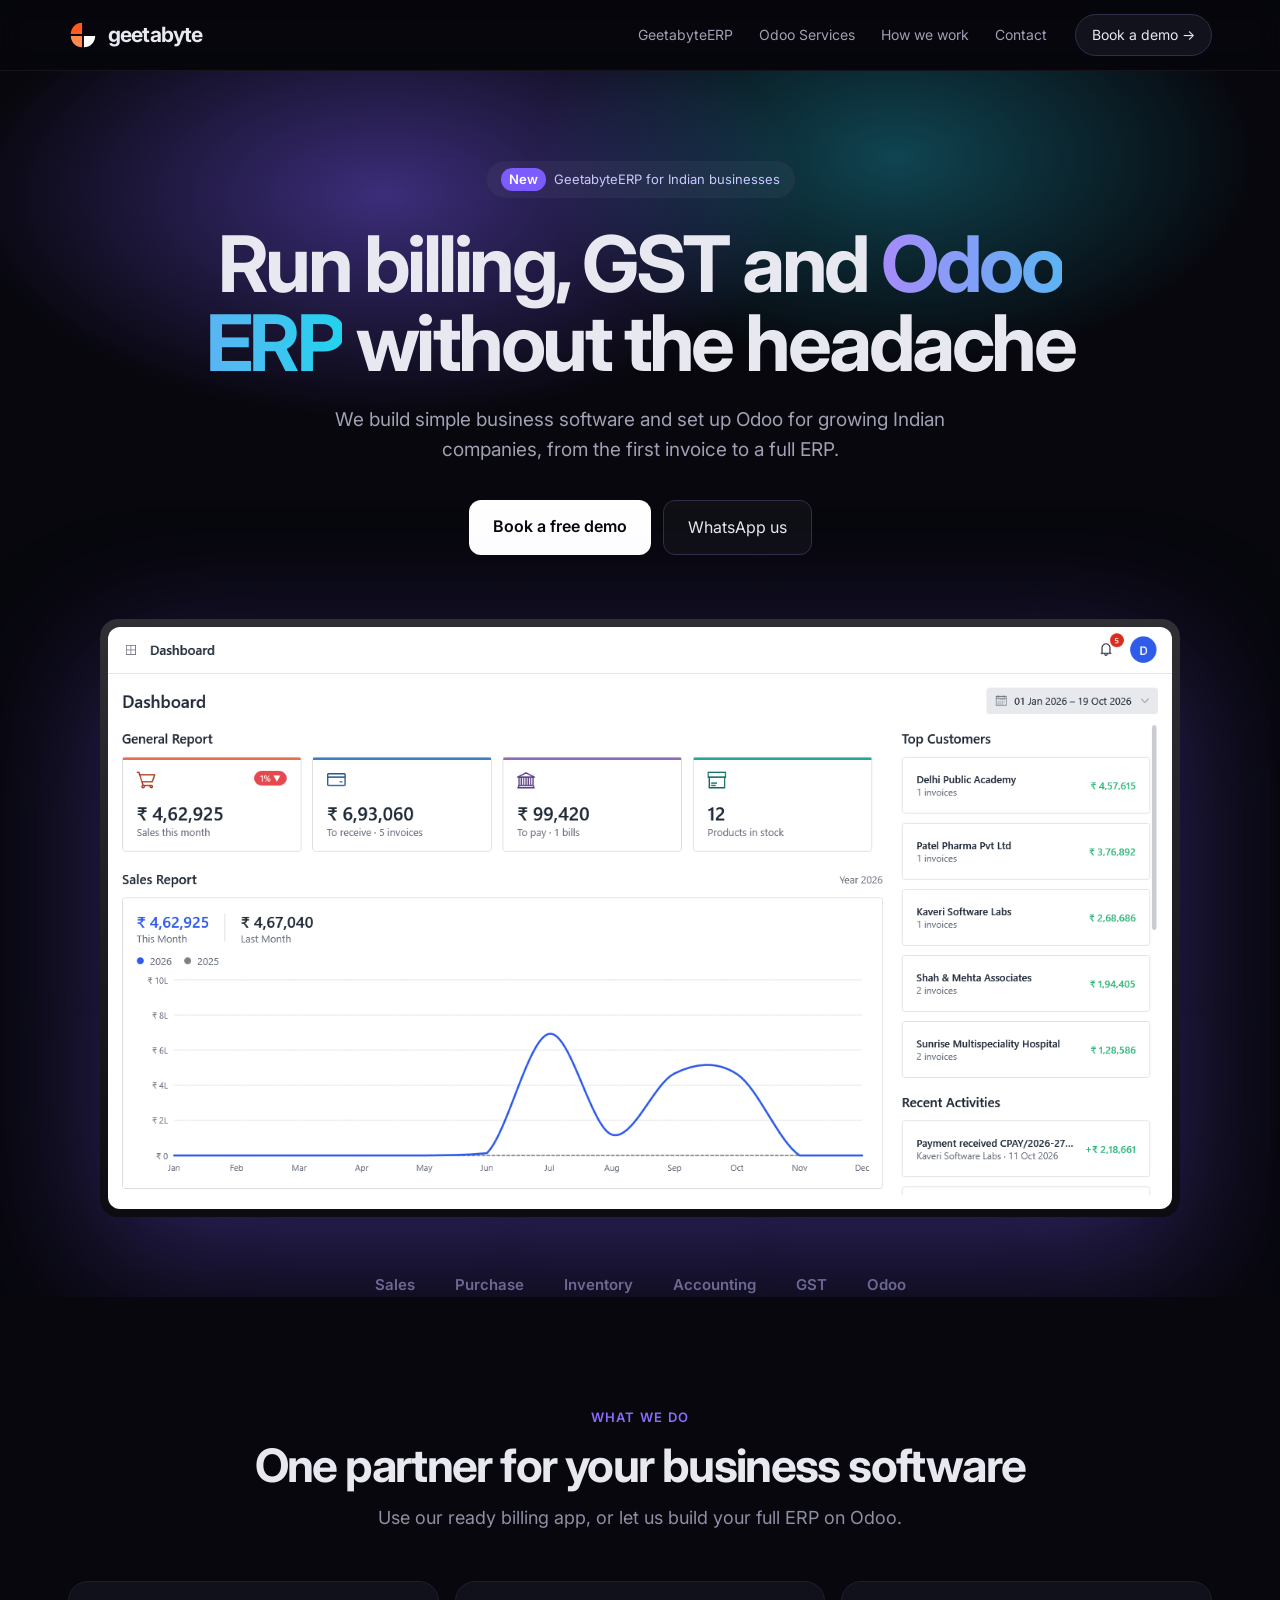
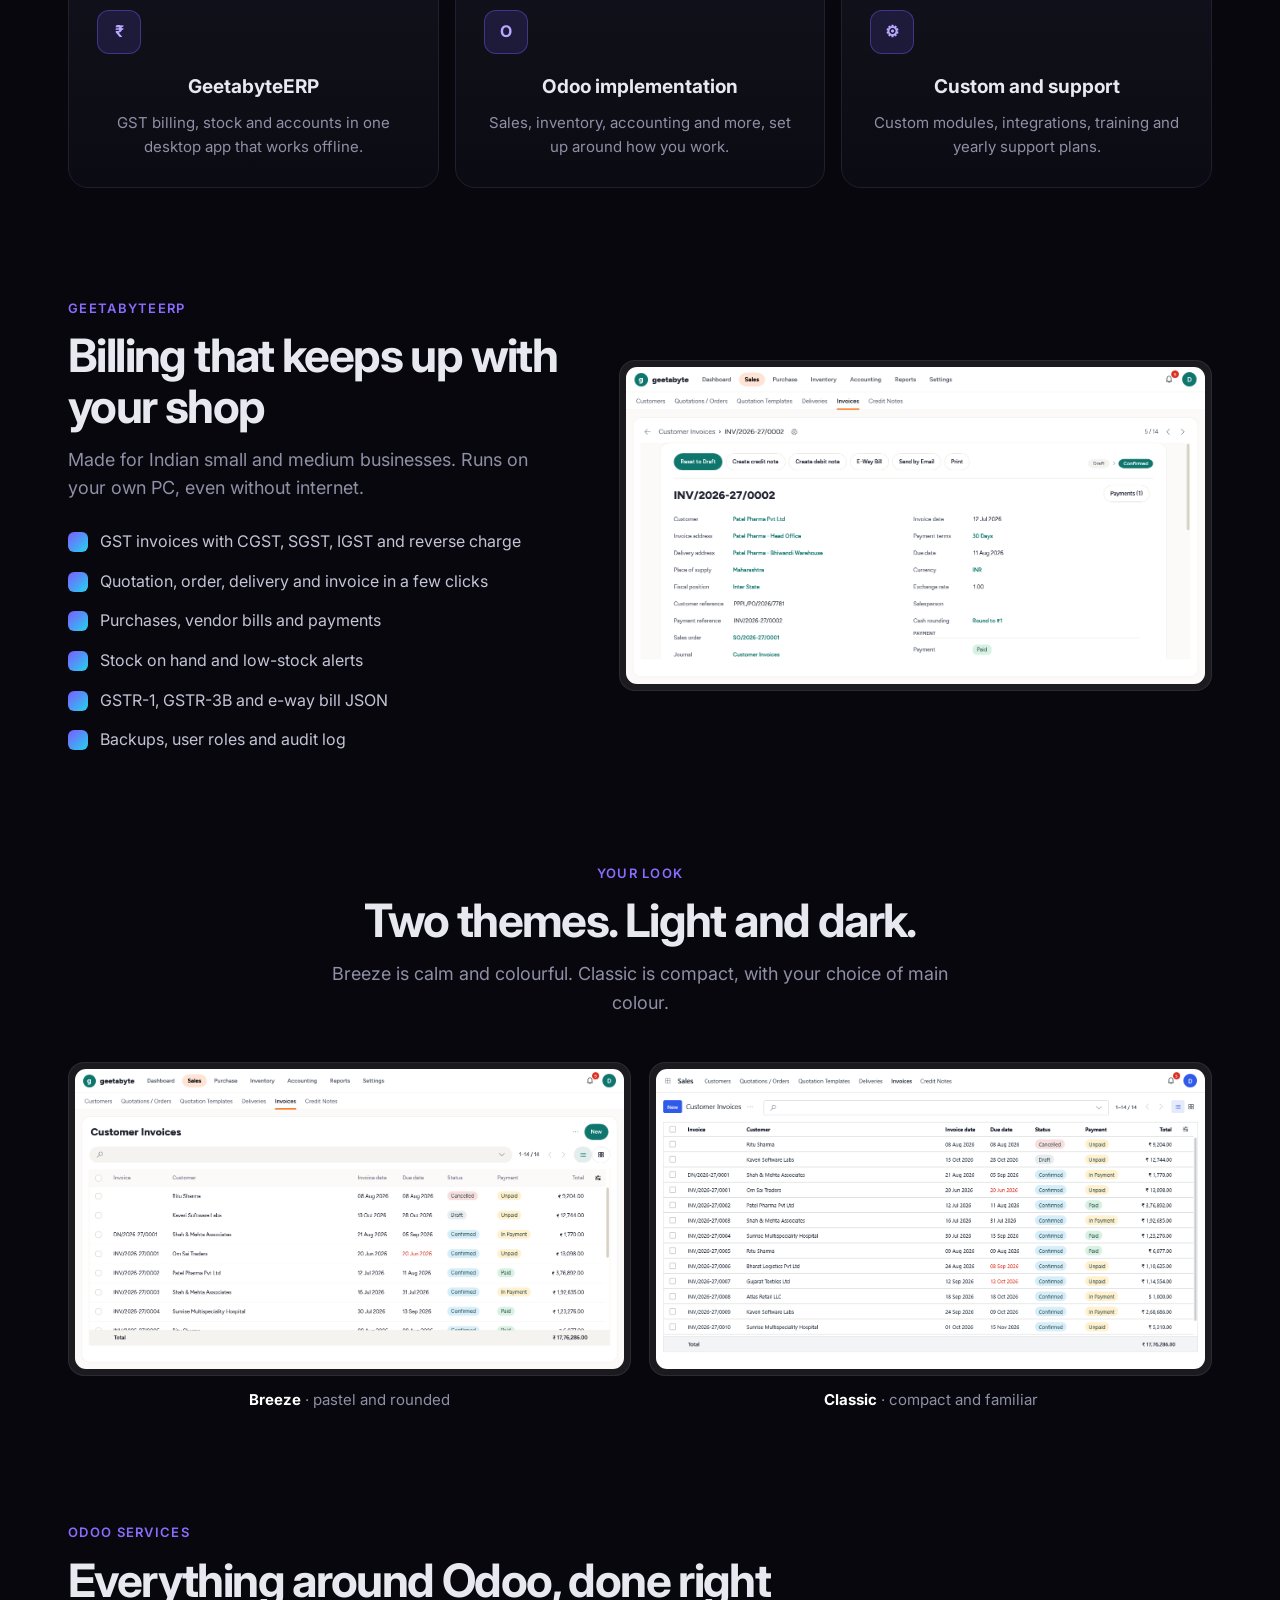
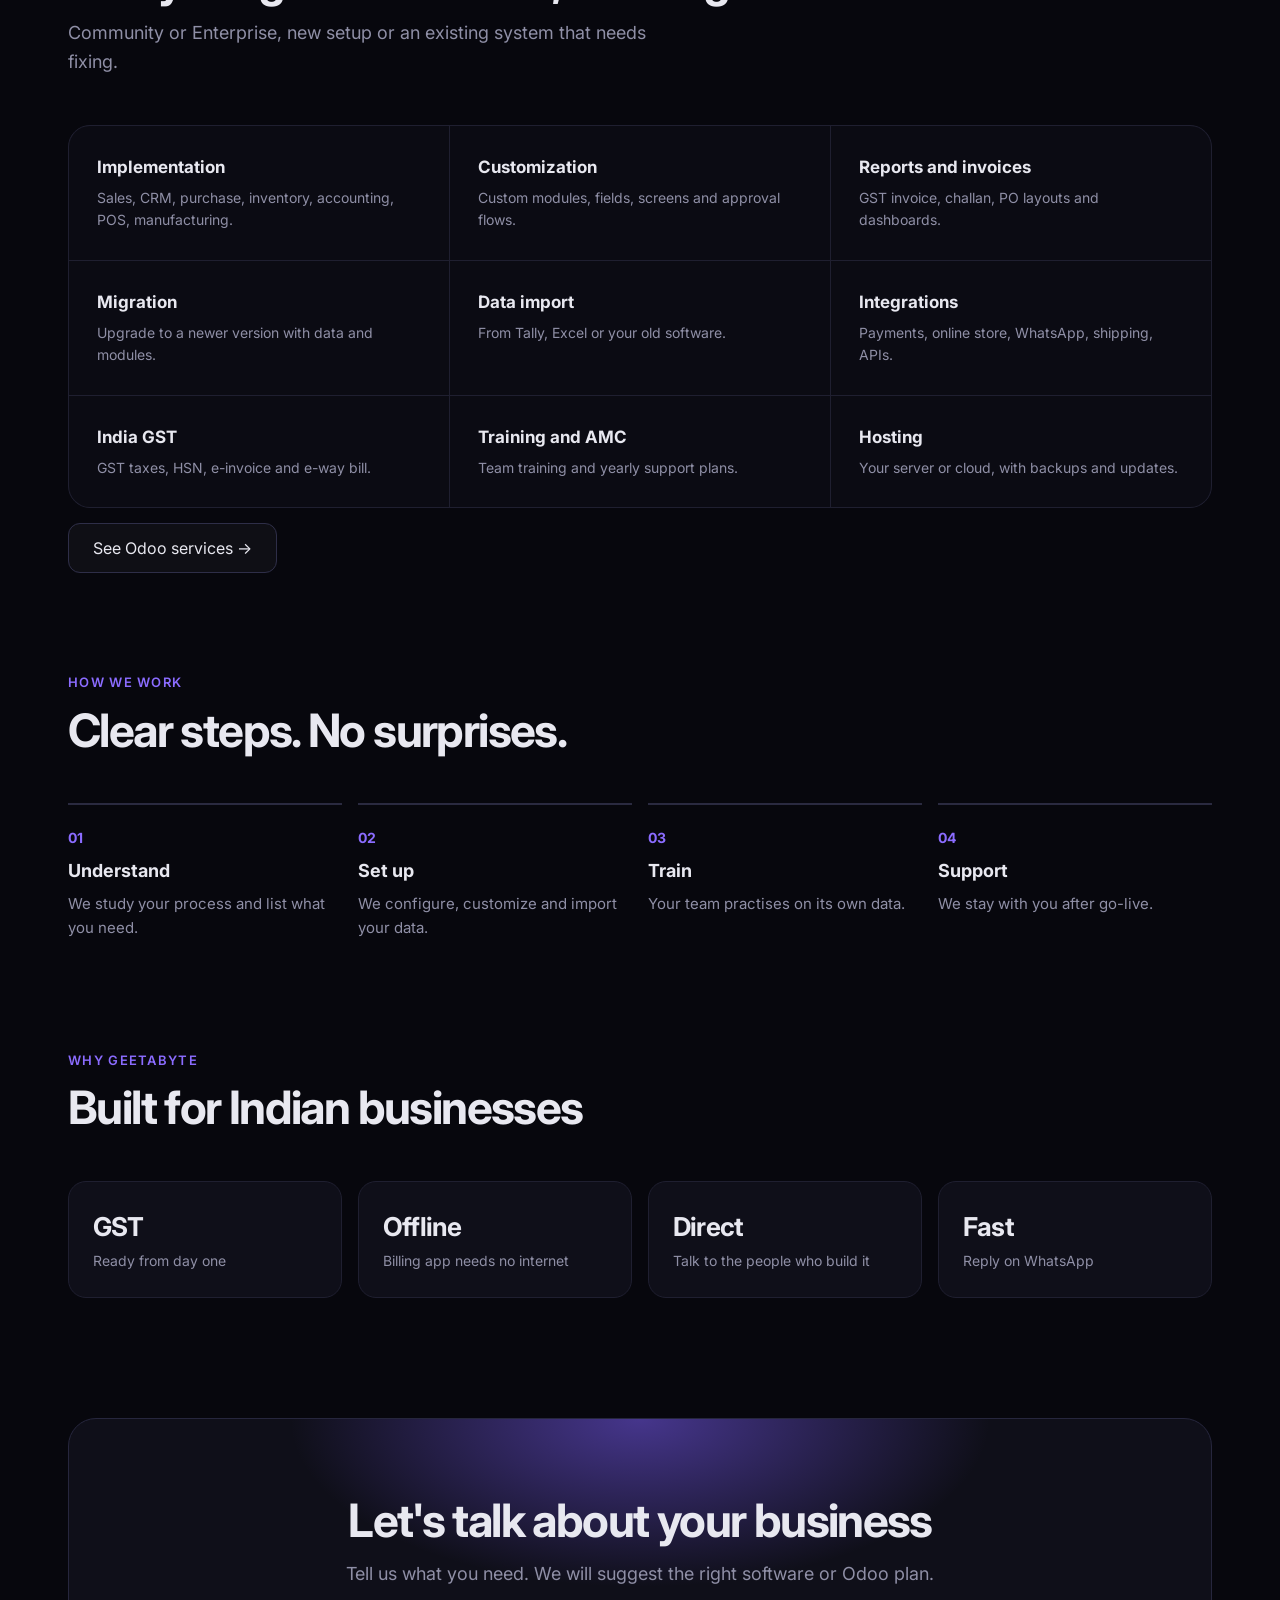
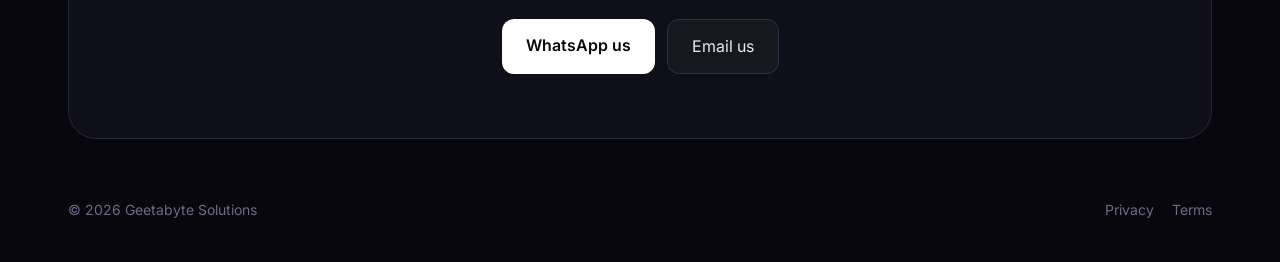
==== commit 4140da80: "New Bauhaus G logo and favicon" ====
--- a/index.html
+++ b/index.html
@@ -5,14 +5,14 @@
 <meta name="viewport" content="width=device-width, initial-scale=1">
 <title>Geetabyte Solutions – GST billing software and Odoo services</title>
 <meta name="description" content="GeetabyteERP is offline Windows software for GST invoicing, purchases, inventory and e-way bills. We also implement, customize and support Odoo for Indian businesses.">
-<link rel="icon" href="favicon.svg" type="image/svg+xml">
+<link rel="icon" href="favicon.svg" type="image/svg+xml"><link rel="apple-touch-icon" href="apple-touch-icon.png">
 <link rel="preconnect" href="https://fonts.googleapis.com">
 <link rel="preconnect" href="https://fonts.gstatic.com" crossorigin>
 <link href="https://fonts.googleapis.com/css2?family=Inter:wght@400;500;600;700;800&display=swap" rel="stylesheet">
 <link rel="stylesheet" href="styles.css">
 </head>
 <body>
-<header><div class="w"><nav><a class="logo" href="index.html"><i></i>geetabyte</a><div class="links"><a href="#erp">GeetabyteERP</a><a href="odoo.html">Odoo Services</a><a href="#how">How we work</a><a href="#contact">Contact</a></div><a class="pill" href="#contact">Book a demo →</a></nav></div></header>
+<header><div class="w"><nav><a class="logo" href="index.html"><svg viewBox="0 0 64 64" aria-hidden="true"><path d="M30 30H6A24 24 0 0 1 30 6Z" fill="#FF5A1F"/><path d="M30 34V58A24 24 0 0 1 6 34Z" fill="#FF8A4C"/><path d="M34 34H58A24 24 0 0 1 34 58Z" fill="#fff"/></svg>geetabyte</a><div class="links"><a href="#erp">GeetabyteERP</a><a href="odoo.html">Odoo Services</a><a href="#how">How we work</a><a href="#contact">Contact</a></div><a class="pill" href="#contact">Book a demo →</a></nav></div></header>
 
 <main>
 <div class="hero"><div class="glow"></div><div class="w">
@@ -82,7 +82,7 @@
 
 <div class="w" id="contact"><div class="final r">
 <h2>Let's talk about your business</h2><p class="sub">Tell us what you need. We will suggest the right software or Odoo plan.</p>
-<div class="cta"><a class="b1" href="https://wa.me/919428587051?text=Hi%2C%20I%20am%20interested%20in%20GeetabyteERP.%20Please%20share%20the%20details." target="_blank" rel="noopener">WhatsApp us</a><a class="b2" href="mailto:riteshpanchal733@gmail.com?subject=GeetabyteERP%20enquiry">Email us</a></div>
+<div class="cta"><a class="b1" href="https://wa.me/919428587051?text=Hi%2C%20I%20am%20interested%20in%20GeetabyteERP.%20Please%20share%20the%20details." target="_blank" rel="noopener">WhatsApp us</a><a class="b2" href="mailto:info@geetabytesolutions.com?subject=GeetabyteERP%20enquiry">Email us</a></div>
 </div>
 <footer><span>© 2026 Geetabyte Solutions</span><span><a href="privacy.html">Privacy</a><a href="terms.html">Terms</a></span></footer></div>
 <script>
--- a/styles.css
+++ b/styles.css
@@ -4,7 +4,7 @@
 .w{max-width:1200px;margin:0 auto;padding:0 28px}
 header{position:sticky;top:0;z-index:20;background:rgba(7,7,13,.7);-webkit-backdrop-filter:blur(14px);backdrop-filter:blur(14px);border-bottom:1px solid rgba(255,255,255,.06)}
 nav{display:flex;align-items:center;gap:28px;height:70px}
-.logo{font-weight:800;font-size:20px;display:flex;gap:10px;align-items:center}.logo i{width:30px;height:30px;border-radius:9px;background:linear-gradient(135deg,#7c5cff,#22d3ee)}
+.logo{font-weight:700;font-size:21px;letter-spacing:-.04em;display:flex;gap:10px;align-items:center}.logo svg{width:30px;height:30px}
 nav .links{display:flex;gap:26px;margin-left:auto}nav .links a{color:#a1a1b5;font-size:14px}nav .links a:hover,nav .links a[aria-current="page"]{color:#fff}
 .pill{border:1px solid #2e2e48;background:#12121c;padding:9px 16px;border-radius:99px;font-size:14px;white-space:nowrap}
 .hero{position:relative;text-align:center;padding:90px 0 0;overflow:hidden}
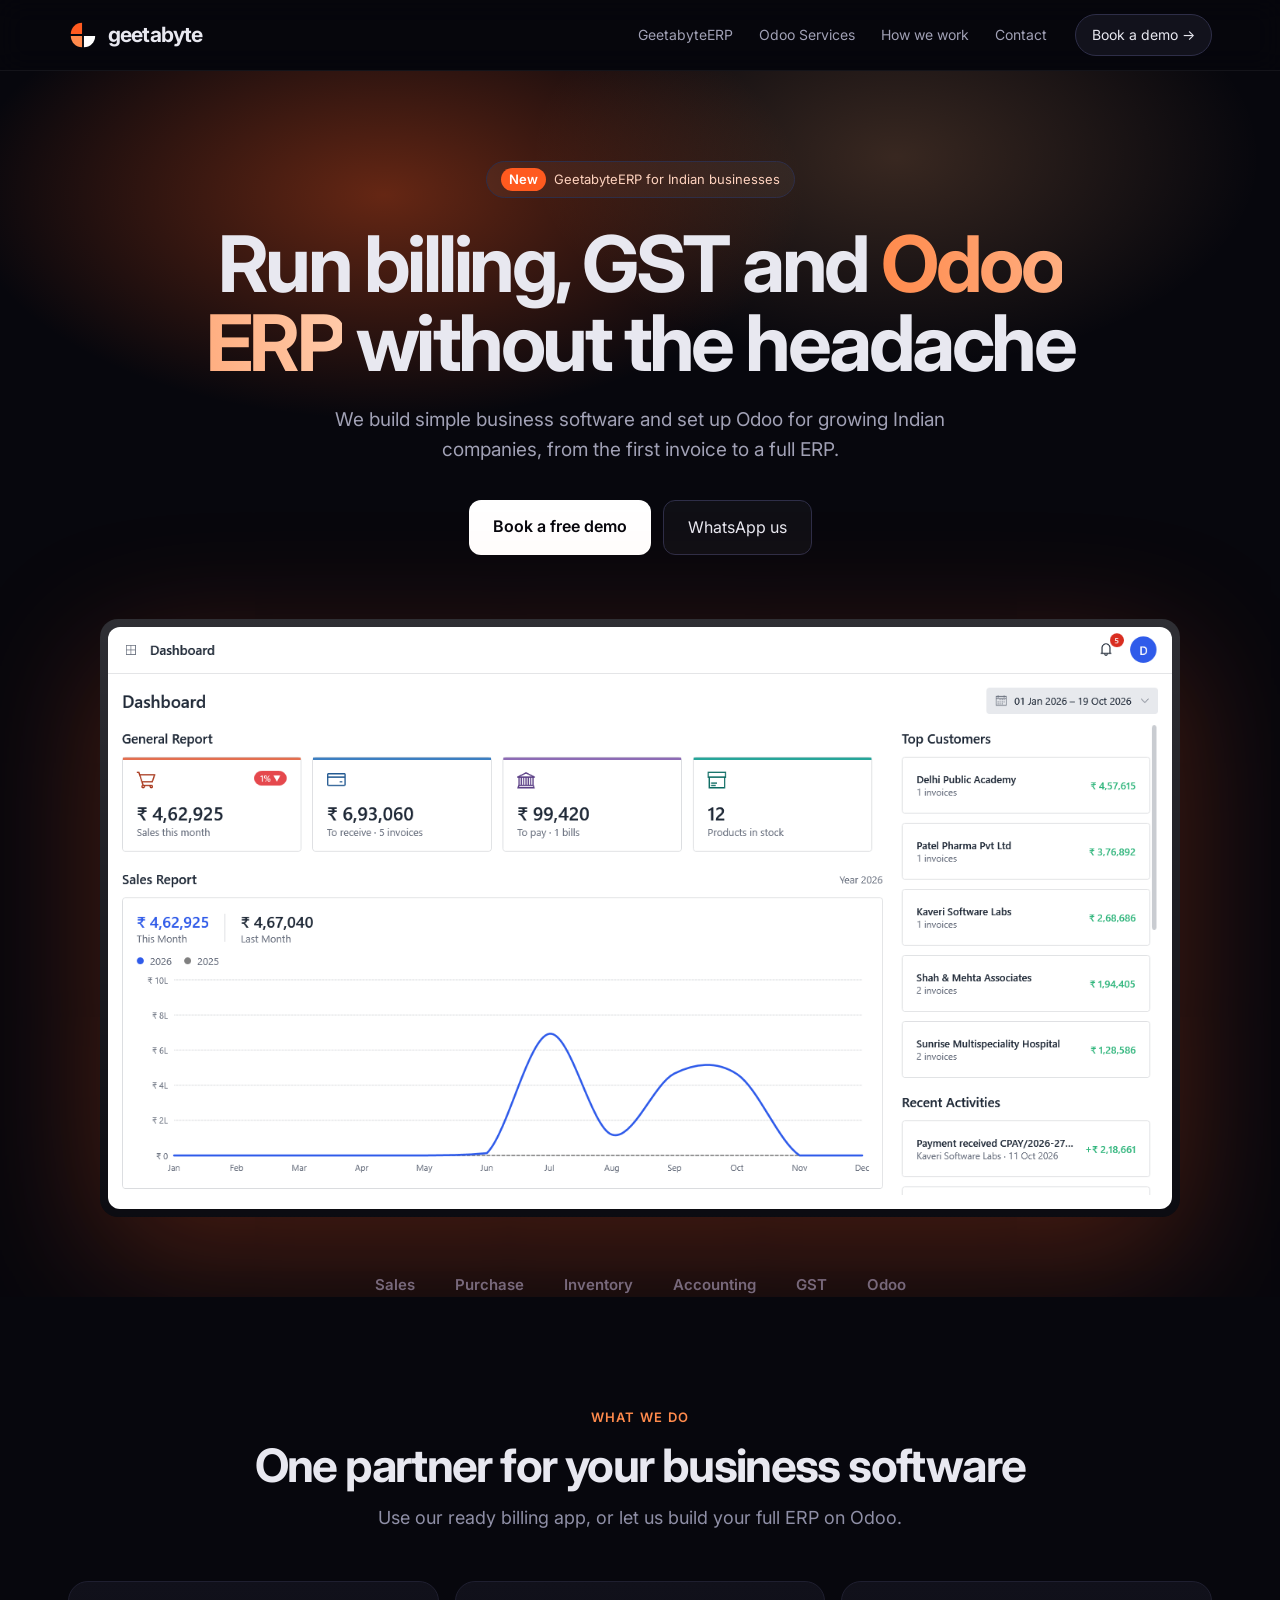
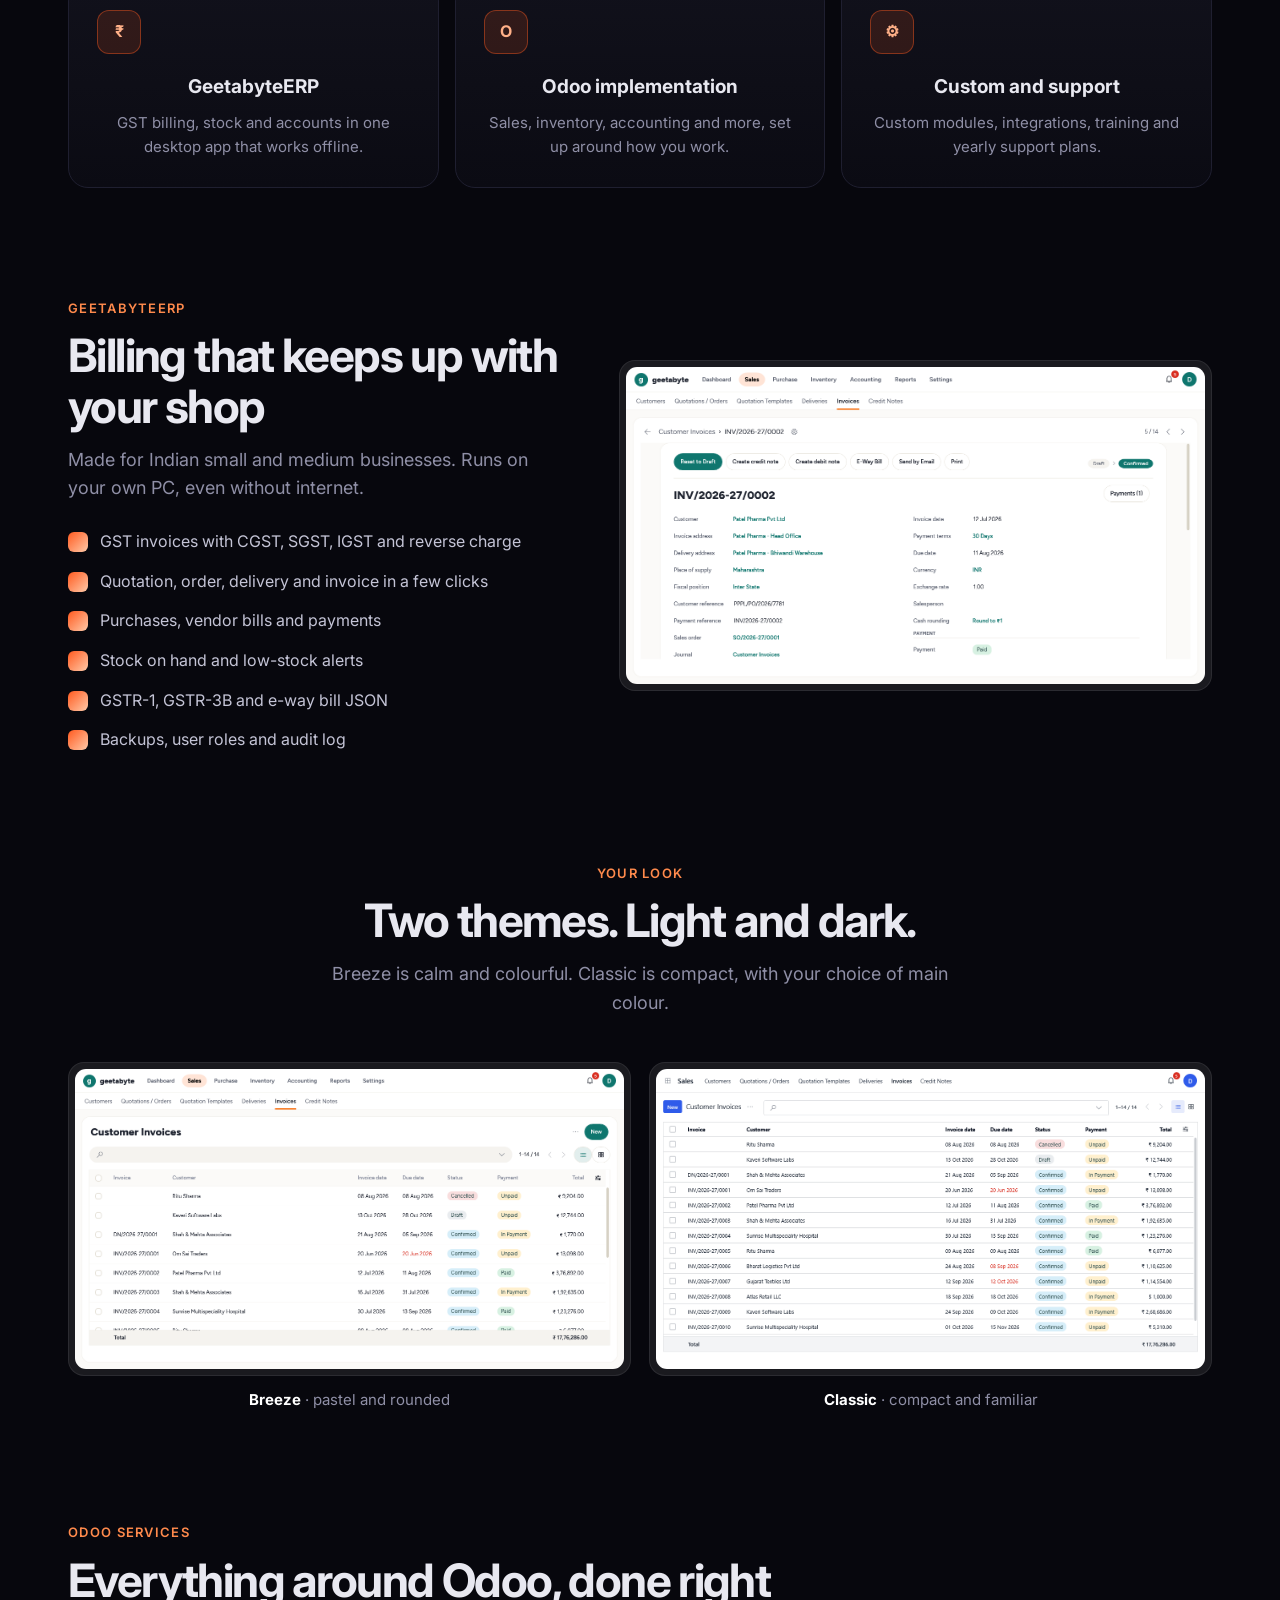
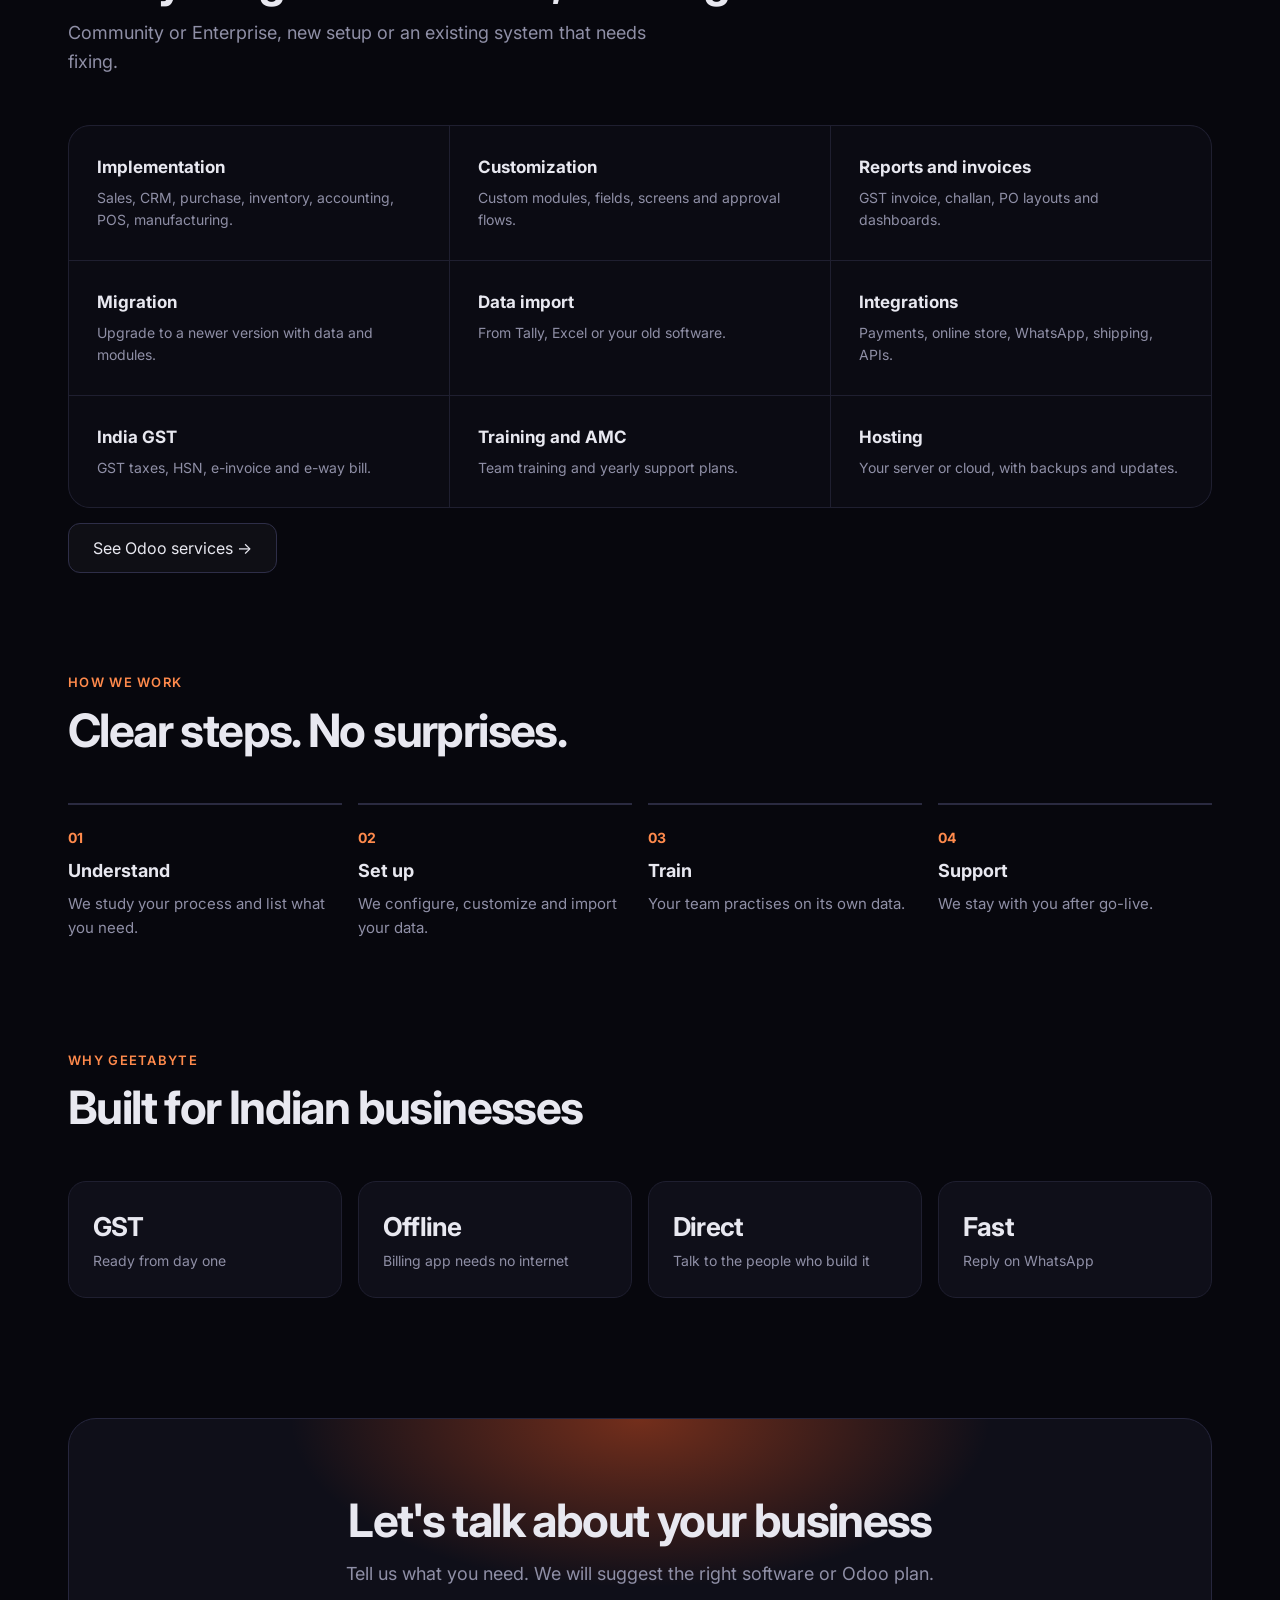
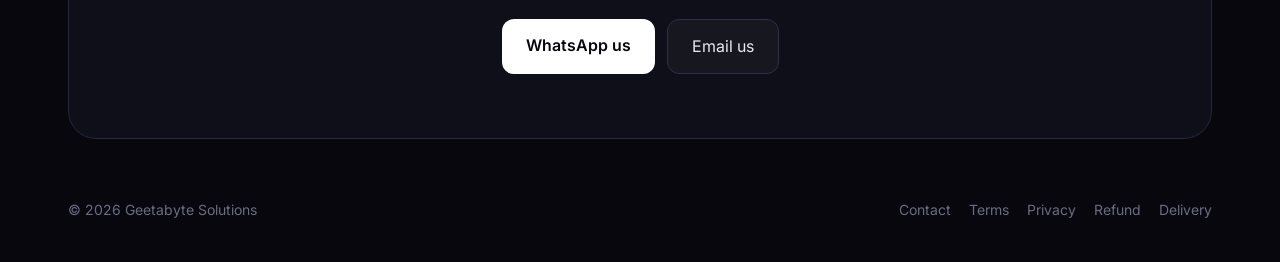
==== commit 22891710: "Clean URLs, contact form, terms, refund and delivery policies" ====
--- a/index.html
+++ b/index.html
@@ -5,14 +5,14 @@
 <meta name="viewport" content="width=device-width, initial-scale=1">
 <title>Geetabyte Solutions – GST billing software and Odoo services</title>
 <meta name="description" content="GeetabyteERP is offline Windows software for GST invoicing, purchases, inventory and e-way bills. We also implement, customize and support Odoo for Indian businesses.">
-<link rel="icon" href="favicon.svg" type="image/svg+xml"><link rel="apple-touch-icon" href="apple-touch-icon.png">
+<link rel="icon" href="/favicon.svg" type="image/svg+xml"><link rel="apple-touch-icon" href="/apple-touch-icon.png">
 <link rel="preconnect" href="https://fonts.googleapis.com">
 <link rel="preconnect" href="https://fonts.gstatic.com" crossorigin>
 <link href="https://fonts.googleapis.com/css2?family=Inter:wght@400;500;600;700;800&display=swap" rel="stylesheet">
-<link rel="stylesheet" href="styles.css">
+<link rel="stylesheet" href="/styles.css">
 </head>
 <body>
-<header><div class="w"><nav><a class="logo" href="index.html"><svg viewBox="0 0 64 64" aria-hidden="true"><path d="M30 30H6A24 24 0 0 1 30 6Z" fill="#FF5A1F"/><path d="M30 34V58A24 24 0 0 1 6 34Z" fill="#FF8A4C"/><path d="M34 34H58A24 24 0 0 1 34 58Z" fill="#fff"/></svg>geetabyte</a><div class="links"><a href="#erp">GeetabyteERP</a><a href="odoo.html">Odoo Services</a><a href="#how">How we work</a><a href="#contact">Contact</a></div><a class="pill" href="#contact">Book a demo →</a></nav></div></header>
+<header><div class="w"><nav><a class="logo" href="/"><svg viewBox="0 0 64 64" aria-hidden="true"><path d="M30 30H6A24 24 0 0 1 30 6Z" fill="#FF5A1F"/><path d="M30 34V58A24 24 0 0 1 6 34Z" fill="#FF8A4C"/><path d="M34 34H58A24 24 0 0 1 34 58Z" fill="#fff"/></svg>geetabyte</a><div class="links"><a href="/#erp">GeetabyteERP</a><a href="/odoo">Odoo Services</a><a href="/#how">How we work</a><a href="/contact">Contact</a></div><a class="pill" href="/contact">Book a demo →</a></nav></div></header>
 
 <main>
 <div class="hero"><div class="glow"></div><div class="w">
@@ -20,7 +20,7 @@
 <h1>Run billing, GST and <span class="grad">Odoo ERP</span> without the headache</h1>
 <p class="lead">We build simple business software and set up Odoo for growing Indian companies, from the first invoice to a full ERP.</p>
 <div class="cta"><a class="b1" href="#contact">Book a free demo</a><a class="b2" href="https://wa.me/919428587051?text=Hi%2C%20I%20am%20interested%20in%20GeetabyteERP.%20Please%20share%20the%20details." target="_blank" rel="noopener">WhatsApp us</a></div>
-<div class="frame r"><img src="assets/classic-dashboard.png" alt="GeetabyteERP dashboard with sales, receivables, payables and stock" width="1440" height="860"></div>
+<div class="frame r"><img src="/assets/classic-dashboard.png" alt="GeetabyteERP dashboard with sales, receivables, payables and stock" width="1440" height="860"></div>
 <div class="strip"><span>Sales</span><span>Purchase</span><span>Inventory</span><span>Accounting</span><span>GST</span><span>Odoo</span></div>
 </div></div>
 
@@ -35,14 +35,14 @@
 <section id="erp"><div class="w split">
 <div class="r"><div class="k">GeetabyteERP</div><h2>Billing that keeps up with your shop</h2><p class="sub">Made for Indian small and medium businesses. Runs on your own PC, even without internet.</p>
 <ul class="list"><li>GST invoices with CGST, SGST, IGST and reverse charge</li><li>Quotation, order, delivery and invoice in a few clicks</li><li>Purchases, vendor bills and payments</li><li>Stock on hand and low-stock alerts</li><li>GSTR-1, GSTR-3B and e-way bill JSON</li><li>Backups, user roles and audit log</li></ul></div>
-<div class="shot r"><img src="assets/breeze-invoice.png" alt="GeetabyteERP invoice form" loading="lazy" width="1440" height="860"></div>
+<div class="shot r"><img src="/assets/breeze-invoice.png" alt="GeetabyteERP invoice form" loading="lazy" width="1440" height="860"></div>
 </div></section>
 
 <section><div class="w center">
 <div class="k">Your look</div><h2>Two themes. Light and dark.</h2><p class="sub">Breeze is calm and colourful. Classic is compact, with your choice of main colour.</p>
 <div class="duo">
-<figure class="r"><div class="shot"><img src="assets/breeze-invoices.png" alt="Breeze theme invoice list" loading="lazy" width="1440" height="860"></div><figcaption><b>Breeze</b> · pastel and rounded</figcaption></figure>
-<figure class="r"><div class="shot"><img src="assets/classic-invoices.png" alt="Classic theme invoice list" loading="lazy" width="1440" height="860"></div><figcaption><b>Classic</b> · compact and familiar</figcaption></figure>
+<figure class="r"><div class="shot"><img src="/assets/breeze-invoices.png" alt="Breeze theme invoice list" loading="lazy" width="1440" height="860"></div><figcaption><b>Breeze</b> · pastel and rounded</figcaption></figure>
+<figure class="r"><div class="shot"><img src="/assets/classic-invoices.png" alt="Classic theme invoice list" loading="lazy" width="1440" height="860"></div><figcaption><b>Classic</b> · compact and familiar</figcaption></figure>
 </div></div></section>
 
 <section id="odoo"><div class="w">
@@ -58,7 +58,7 @@
 <div><h3>Training and AMC</h3><p>Team training and yearly support plans.</p></div>
 <div><h3>Hosting</h3><p>Your server or cloud, with backups and updates.</p></div>
 </div>
-<div class="more"><a class="b2" href="odoo.html">See Odoo services →</a></div>
+<div class="more"><a class="b2" href="/odoo">See Odoo services →</a></div>
 </div></section>
 
 <section id="how"><div class="w">
@@ -84,7 +84,7 @@
 <h2>Let's talk about your business</h2><p class="sub">Tell us what you need. We will suggest the right software or Odoo plan.</p>
 <div class="cta"><a class="b1" href="https://wa.me/919428587051?text=Hi%2C%20I%20am%20interested%20in%20GeetabyteERP.%20Please%20share%20the%20details." target="_blank" rel="noopener">WhatsApp us</a><a class="b2" href="mailto:info@geetabytesolutions.com?subject=GeetabyteERP%20enquiry">Email us</a></div>
 </div>
-<footer><span>© 2026 Geetabyte Solutions</span><span><a href="privacy.html">Privacy</a><a href="terms.html">Terms</a></span></footer></div>
+<footer><span>© 2026 Geetabyte Solutions</span><span><a href="/contact">Contact</a><a href="/terms">Terms</a><a href="/privacy">Privacy</a><a href="/refund">Refund</a><a href="/delivery">Delivery</a></span></footer></div>
 <script>
 const io=new IntersectionObserver(e=>e.forEach(x=>{if(x.isIntersecting){x.target.classList.add('in');io.unobserve(x.target)}}),{threshold:.12});
 document.querySelectorAll('.r').forEach(el=>io.observe(el));
--- a/styles.css
+++ b/styles.css
@@ -8,32 +8,32 @@
 nav .links{display:flex;gap:26px;margin-left:auto}nav .links a{color:#a1a1b5;font-size:14px}nav .links a:hover,nav .links a[aria-current="page"]{color:#fff}
 .pill{border:1px solid #2e2e48;background:#12121c;padding:9px 16px;border-radius:99px;font-size:14px;white-space:nowrap}
 .hero{position:relative;text-align:center;padding:90px 0 0;overflow:hidden}
-.glow{position:absolute;left:0;right:0;top:-180px;height:760px;background:radial-gradient(600px 320px at 30% 40%,rgba(124,92,255,.45),transparent 70%),radial-gradient(520px 300px at 70% 35%,rgba(34,211,238,.3),transparent 70%);pointer-events:none}
-.badge{position:relative;display:inline-flex;gap:8px;align-items:center;border:1px solid #2e2e48;background:rgba(255,255,255,.04);padding:6px 14px;border-radius:99px;font-size:13px;color:#c9c9ff}
-.badge b{background:#7c5cff;color:#fff;border-radius:99px;padding:1px 8px;font-weight:600}
+.glow{position:absolute;left:0;right:0;top:-180px;height:760px;background:radial-gradient(600px 320px at 30% 40%,rgba(255,90,31,.38),transparent 70%),radial-gradient(520px 300px at 70% 35%,rgba(255,170,110,.2),transparent 70%);pointer-events:none}
+.badge{position:relative;display:inline-flex;gap:8px;align-items:center;border:1px solid #2e2e48;background:rgba(255,255,255,.04);padding:6px 14px;border-radius:99px;font-size:13px;color:#FFD3BF}
+.badge b{background:#FF5A1F;color:#fff;border-radius:99px;padding:1px 8px;font-weight:600}
 h1{position:relative;font-size:clamp(40px,7vw,78px);line-height:1.02;letter-spacing:-.045em;margin:26px auto 22px;max-width:920px;font-weight:700}
-.grad{background:linear-gradient(90deg,#a78bfa,#22d3ee);-webkit-background-clip:text;background-clip:text;color:transparent}
+.grad{background:linear-gradient(90deg,#FF8A4C,#FFC9A8);-webkit-background-clip:text;background-clip:text;color:transparent}
 .lead{position:relative;color:#a1a1b5;font-size:19px;max-width:640px;margin:0 auto 34px}
 .cta{position:relative;display:flex;gap:12px;justify-content:center;flex-wrap:wrap}
 .b1{background:#fff;color:#07070d;padding:14px 24px;border-radius:12px;font-weight:600}
 .b2{border:1px solid #2e2e48;padding:14px 24px;border-radius:12px;background:rgba(255,255,255,.03)}
 .b2:hover{background:rgba(255,255,255,.08)}
-.frame{position:relative;margin:64px auto 0;max-width:1080px;border-radius:18px;padding:8px;background:linear-gradient(180deg,rgba(255,255,255,.16),rgba(255,255,255,.02));box-shadow:0 40px 140px rgba(124,92,255,.35)}
+.frame{position:relative;margin:64px auto 0;max-width:1080px;border-radius:18px;padding:8px;background:linear-gradient(180deg,rgba(255,255,255,.16),rgba(255,255,255,.02));box-shadow:0 40px 140px rgba(255,90,31,.28)}
 .frame img{border-radius:12px}
 .strip{display:flex;gap:40px;justify-content:center;flex-wrap:wrap;color:#6b6b85;font-weight:600;padding:56px 0 0;font-size:15px}
 section{padding:110px 0 0}
-.k{font-size:13px;color:#8b6cff;font-weight:600;letter-spacing:.1em;text-transform:uppercase}
+.k{font-size:13px;color:#FF8A4C;font-weight:600;letter-spacing:.1em;text-transform:uppercase}
 h2{font-size:clamp(30px,4.4vw,46px);letter-spacing:-.035em;line-height:1.1;margin:12px 0 14px}
 .sub{color:#8f8fa6;font-size:18px;max-width:620px;margin:0}
 .center{text-align:center}.center .sub{margin:0 auto}
 .cards{display:grid;grid-template-columns:repeat(3,minmax(0,1fr));gap:16px;margin-top:48px}
 .card{border:1px solid #1f1f30;background:linear-gradient(180deg,#11111b,#0b0b13);border-radius:20px;padding:28px;transition:transform .3s,border-color .3s}
-.card:hover{transform:translateY(-4px);border-color:#3b3b66}
-.ic{width:44px;height:44px;border-radius:12px;background:rgba(124,92,255,.14);border:1px solid rgba(124,92,255,.4);display:grid;place-items:center;color:#b9a8ff;font-weight:700;margin-bottom:18px}
+.card:hover{transform:translateY(-4px);border-color:#5a3524}
+.ic{width:44px;height:44px;border-radius:12px;background:rgba(255,90,31,.14);border:1px solid rgba(255,90,31,.42);display:grid;place-items:center;color:#FFB088;font-weight:700;margin-bottom:18px}
 .card h3{margin:0 0 8px;font-size:19px}.card p{margin:0;color:#8f8fa6;font-size:15px}
 .split{display:grid;grid-template-columns:minmax(0,1fr) minmax(0,1.2fr);gap:56px;align-items:center}
 .list{list-style:none;padding:0;margin:26px 0 0;display:grid;gap:14px}
-.list li{display:flex;gap:12px;color:#c4c4d6}.list li:before{content:"";flex:none;width:20px;height:20px;margin-top:3px;border-radius:6px;background:linear-gradient(135deg,#7c5cff,#22d3ee)}
+.list li{display:flex;gap:12px;color:#c4c4d6}.list li:before{content:"";flex:none;width:20px;height:20px;margin-top:3px;border-radius:6px;background:linear-gradient(135deg,#FF5A1F,#FFC9A8)}
 .shot{border-radius:16px;padding:6px;background:rgba(255,255,255,.08);border:1px solid rgba(255,255,255,.08)}.shot img{border-radius:11px}
 .duo{display:grid;grid-template-columns:repeat(2,minmax(0,1fr));gap:18px;margin-top:44px}
 .duo figure{margin:0}.duo figcaption{margin-top:12px;color:#8f8fa6;font-size:15px}.duo b{color:#fff}
@@ -41,16 +41,26 @@
 .odoo div{background:#0b0b13;padding:28px}.odoo h3{margin:0 0 6px;font-size:17px}.odoo p{margin:0;color:#8f8fa6;font-size:14px}
 .more{margin-top:28px}
 .steps{display:grid;grid-template-columns:repeat(4,minmax(0,1fr));gap:16px;margin-top:48px}
-.steps div{border-top:2px solid #2a2a40;padding-top:20px}.steps span{color:#8b6cff;font-weight:700;font-size:14px}.steps h3{margin:6px 0;font-size:18px}.steps p{margin:0;color:#8f8fa6;font-size:15px}
+.steps div{border-top:2px solid #2a2a40;padding-top:20px}.steps span{color:#FF8A4C;font-weight:700;font-size:14px}.steps h3{margin:6px 0;font-size:18px}.steps p{margin:0;color:#8f8fa6;font-size:15px}
 .why{display:grid;grid-template-columns:repeat(4,minmax(0,1fr));gap:16px;margin-top:48px}
 .why div{border-radius:18px;padding:24px;background:#0f0f19;border:1px solid #1f1f30}.why b{display:block;font-size:26px;letter-spacing:-.03em}.why span{color:#8f8fa6;font-size:14px}
-.final{margin:120px 0 0;border-radius:28px;padding:64px 40px;text-align:center;background:radial-gradient(500px 240px at 50% 0,rgba(124,92,255,.5),transparent 70%),#0f0f19;border:1px solid #26263d}
+.final{margin:120px 0 0;border-radius:28px;padding:64px 40px;text-align:center;background:radial-gradient(500px 240px at 50% 0,rgba(255,90,31,.42),transparent 70%),#0f0f19;border:1px solid #26263d}
 .final .sub{margin:0 auto 30px}
 footer{padding:60px 0 40px;color:#6b6b85;font-size:14px;display:flex;justify-content:space-between;flex-wrap:wrap;gap:16px}
 footer a{margin-left:18px}footer a:hover{color:#fff}
 .prose{max-width:760px;margin:0 auto;padding:80px 0 0}
 .prose h1{font-size:clamp(34px,5vw,52px);margin:0 0 10px}
 .prose h2{font-size:24px;margin:36px 0 8px}
-.prose p{color:#a1a1b5}.prose a{color:#a78bfa}
+.prose p{color:#a1a1b5}.prose a{color:#FF8A4C}
+.contact{display:grid;grid-template-columns:minmax(0,1fr) minmax(0,1.4fr);gap:20px;align-items:start}
+.ways{display:grid;gap:14px}.ways .card{display:block}.ways .ic{margin-bottom:12px}
+.form{display:grid;gap:16px}.form h3{margin:0 0 4px;font-size:20px}
+.form label{display:grid;gap:6px;font-size:14px;color:#a1a1b5;font-weight:500}
+.form input,.form select,.form textarea{font:inherit;color:#e8e8f0;background:#07070d;border:1px solid #26263d;border-radius:12px;padding:12px 14px;outline:none}
+.form input:focus,.form select:focus,.form textarea:focus{border-color:#FF5A1F}
+.form .two{display:grid;grid-template-columns:1fr 1fr;gap:14px}
+.form button{border:0;font:inherit;font-weight:600;cursor:pointer;justify-self:start}.form button:disabled{opacity:.6}
+.hp{position:absolute;left:-9999px}.err{color:#ff8a7a;margin:0;min-height:1em;font-size:14px}.fine{margin:0;color:#6b6b85;font-size:13px}.fine a{color:#FF8A4C}
+.thanks{text-align:center}
 .r{opacity:0;transform:translateY(24px);transition:opacity .8s,transform .8s}.r.in{opacity:1;transform:none}
-@media(max-width:860px){nav{flex-wrap:wrap;height:auto;gap:10px;padding:12px 0}.pill{margin-left:auto}nav .links{order:3;width:100%;margin-left:0;gap:20px;overflow-x:auto;white-space:nowrap}.cards,.odoo,.split,.duo,.steps,.why{grid-template-columns:minmax(0,1fr)}.split{gap:30px}.final{padding:44px 22px}.hero{padding-top:60px}}
+@media(max-width:860px){nav{flex-wrap:wrap;height:auto;gap:10px;padding:12px 0}.pill{margin-left:auto}nav .links{order:3;width:100%;margin-left:0;gap:20px;overflow-x:auto;white-space:nowrap}.cards,.odoo,.split,.duo,.steps,.why,.contact,.form .two{grid-template-columns:minmax(0,1fr)}.split{gap:30px}.final{padding:44px 22px}.hero{padding-top:60px}}
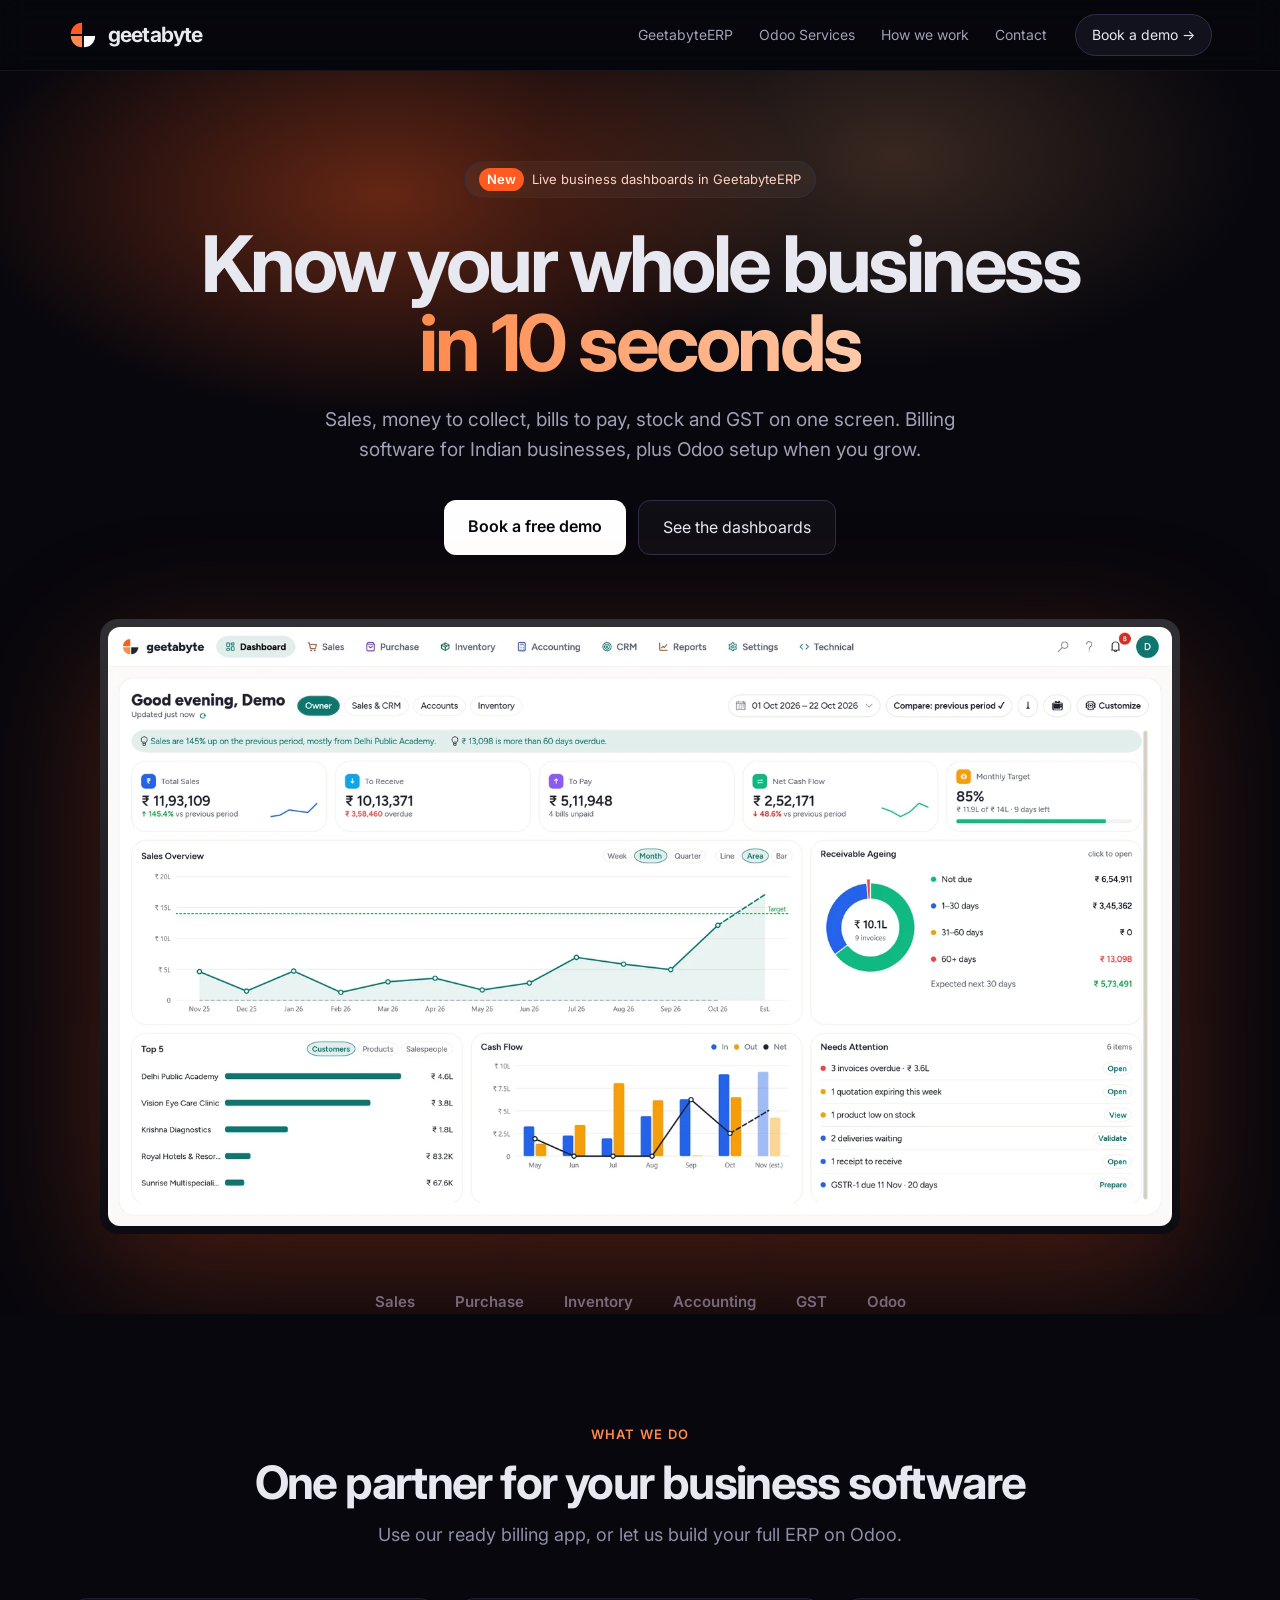
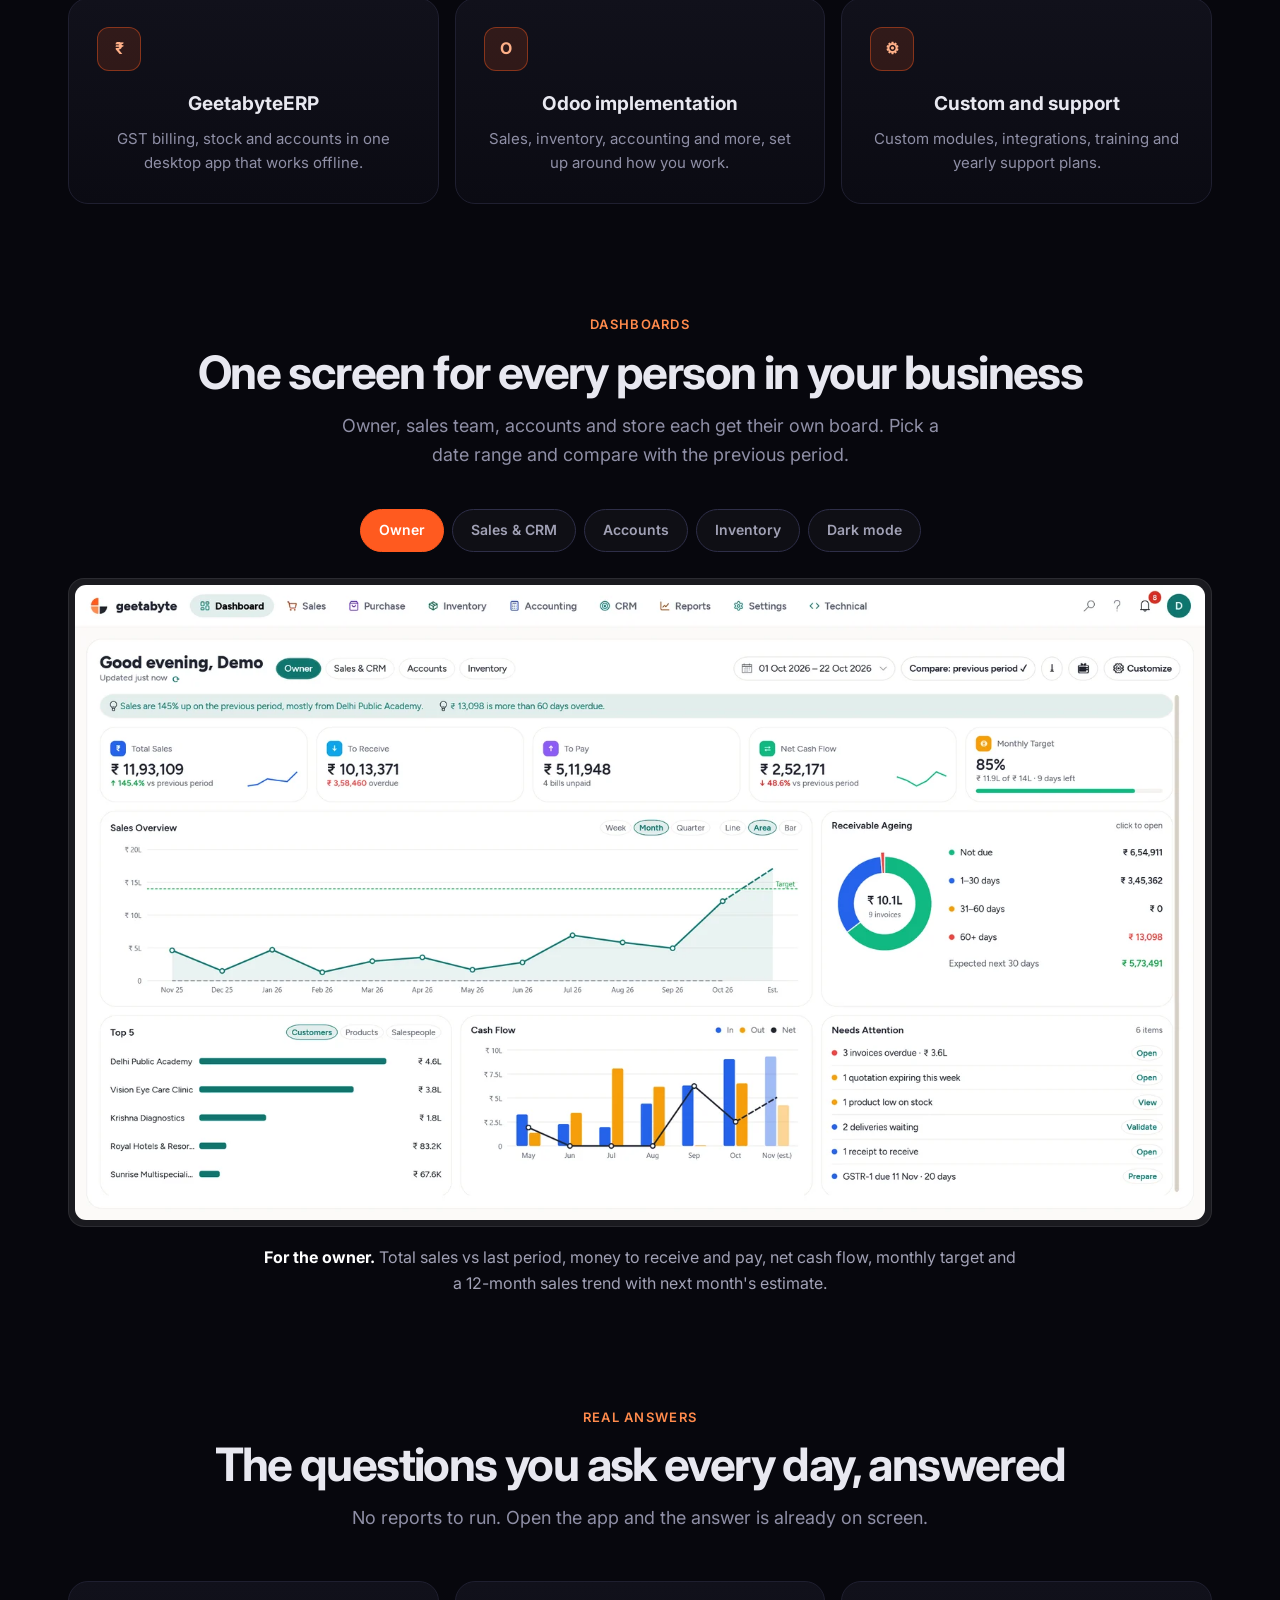
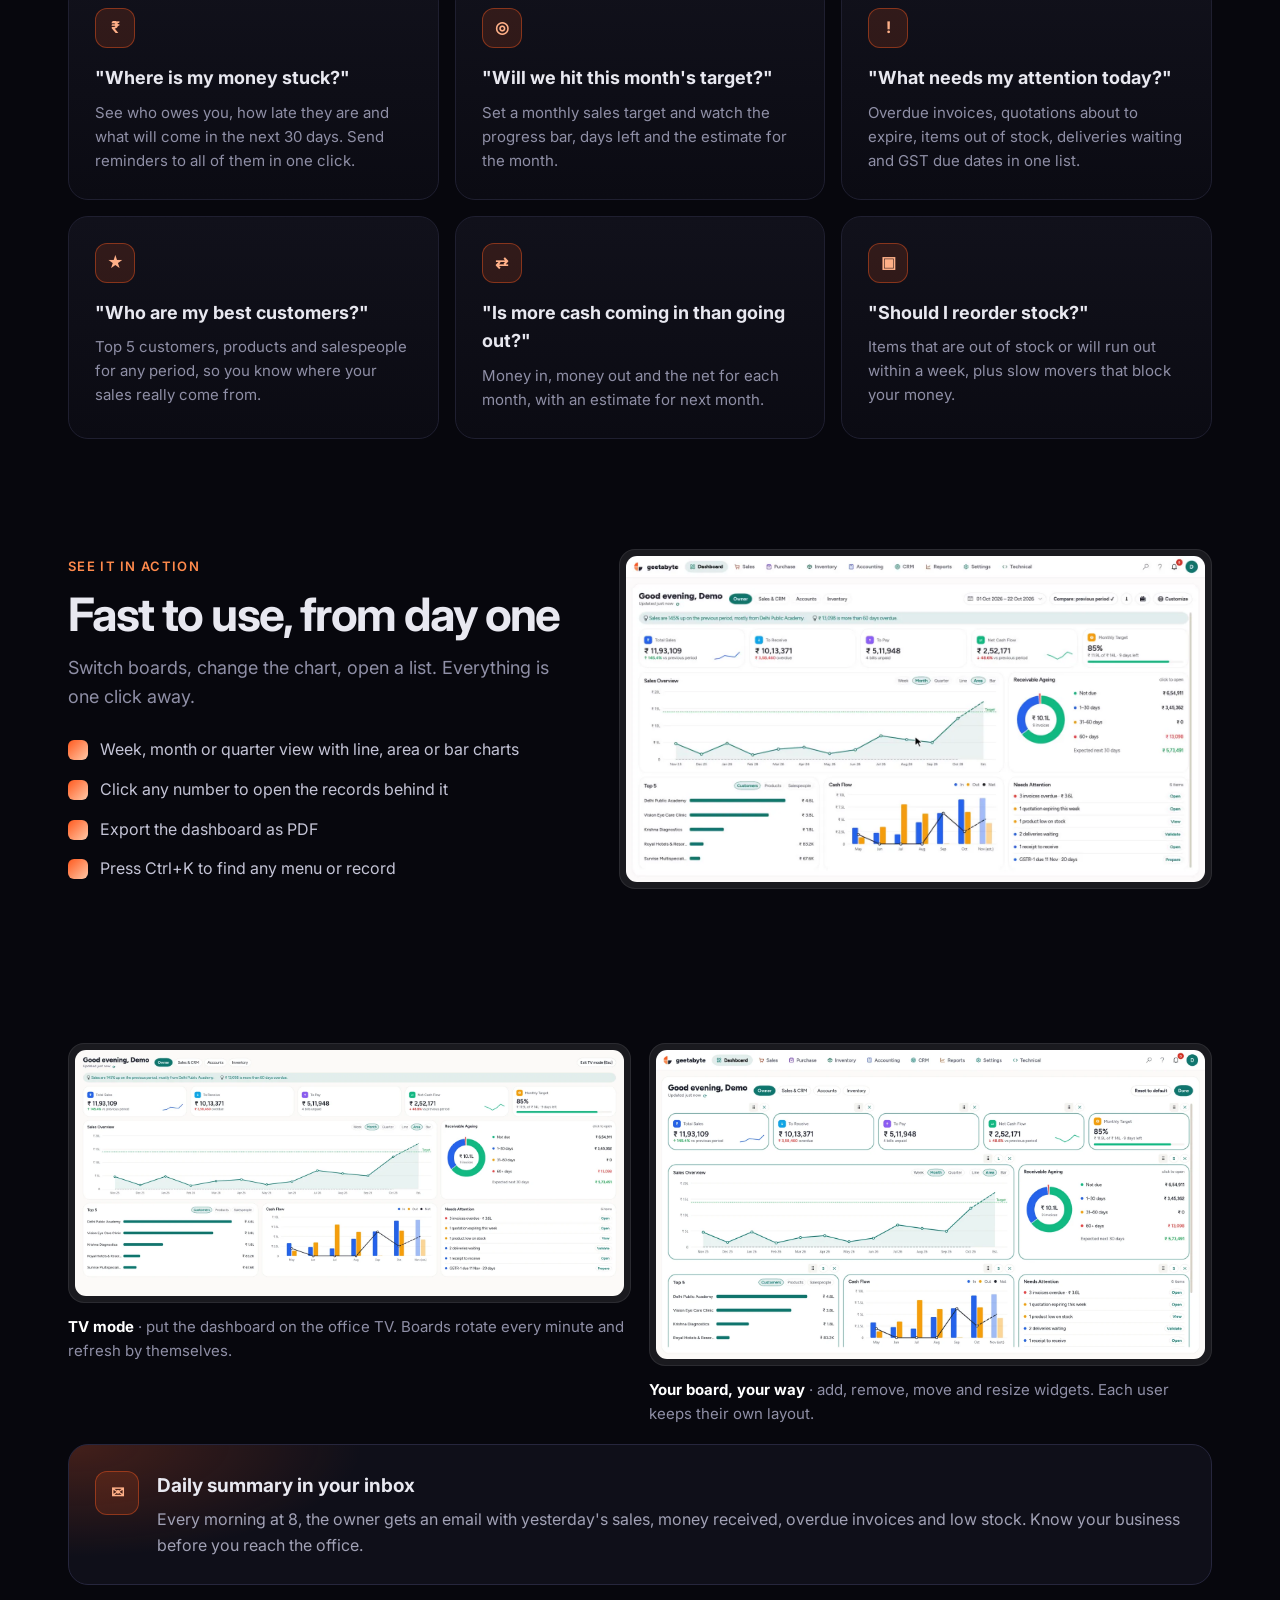
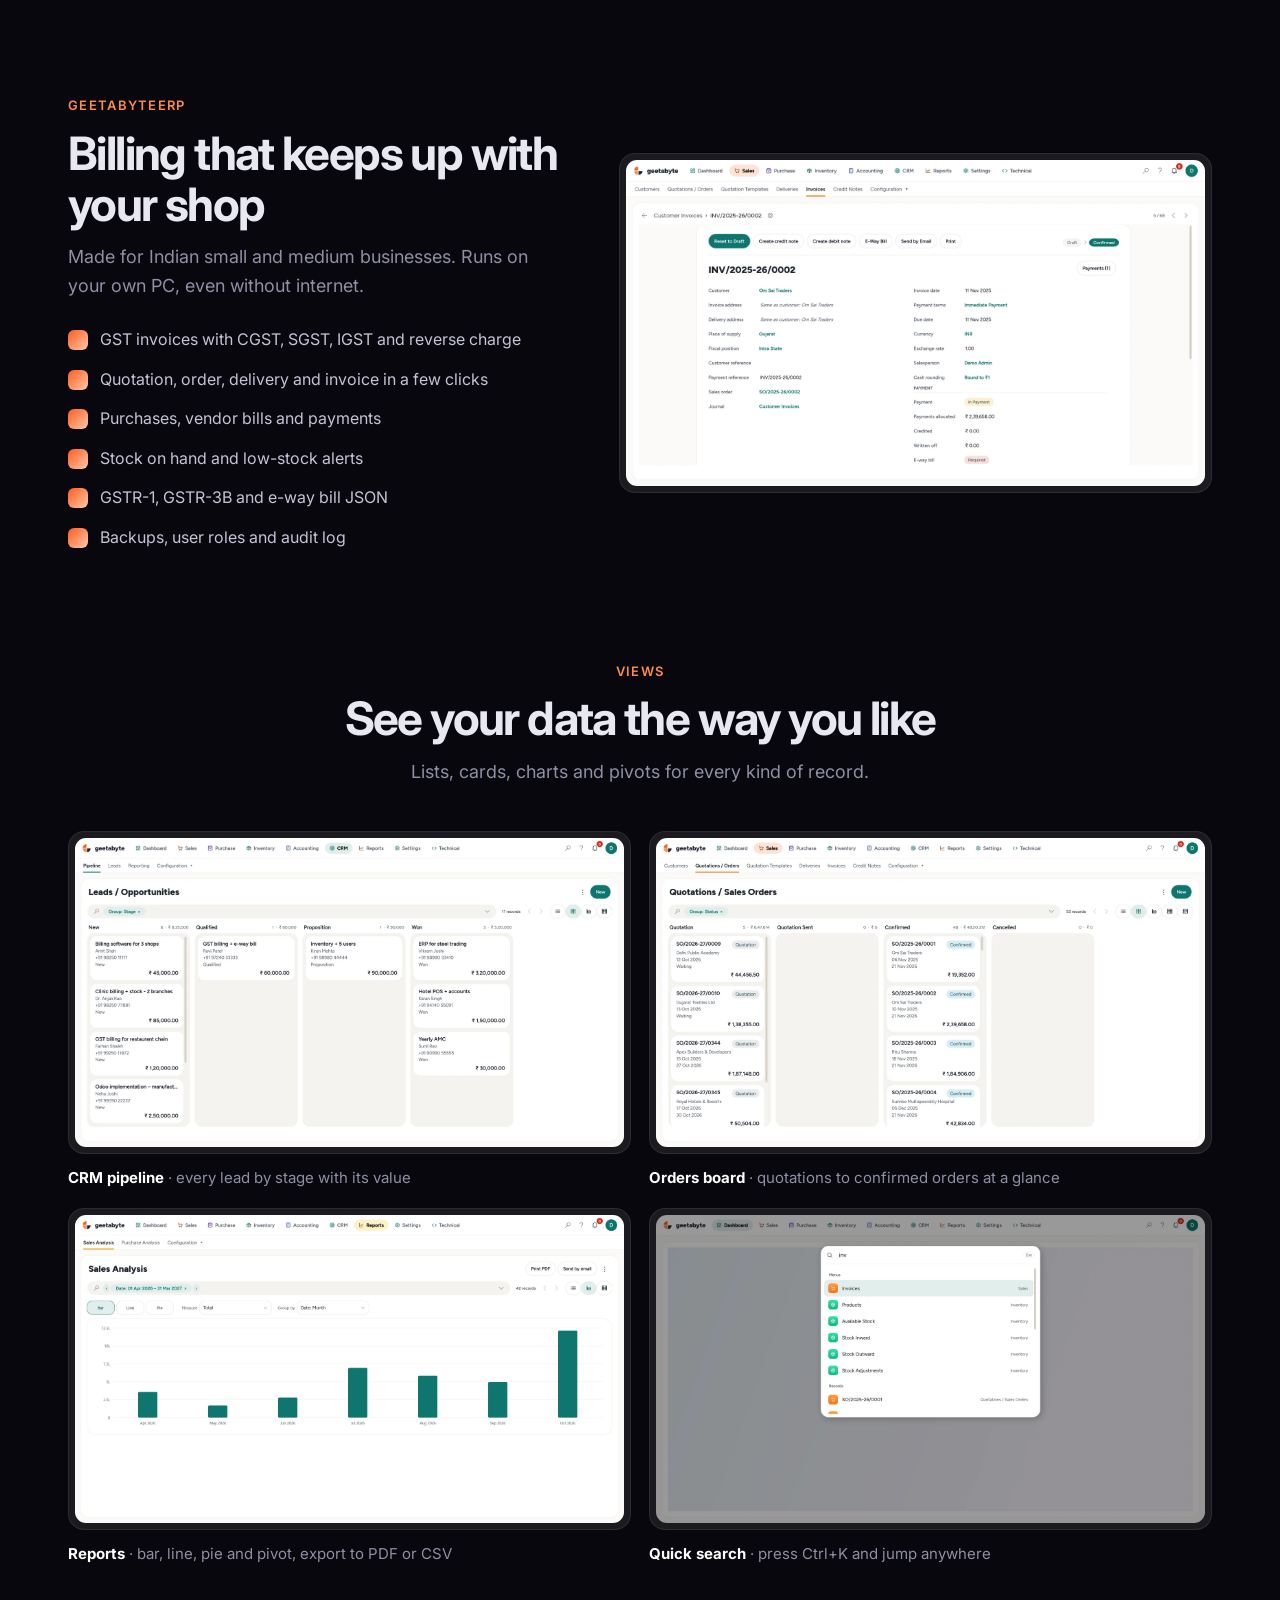
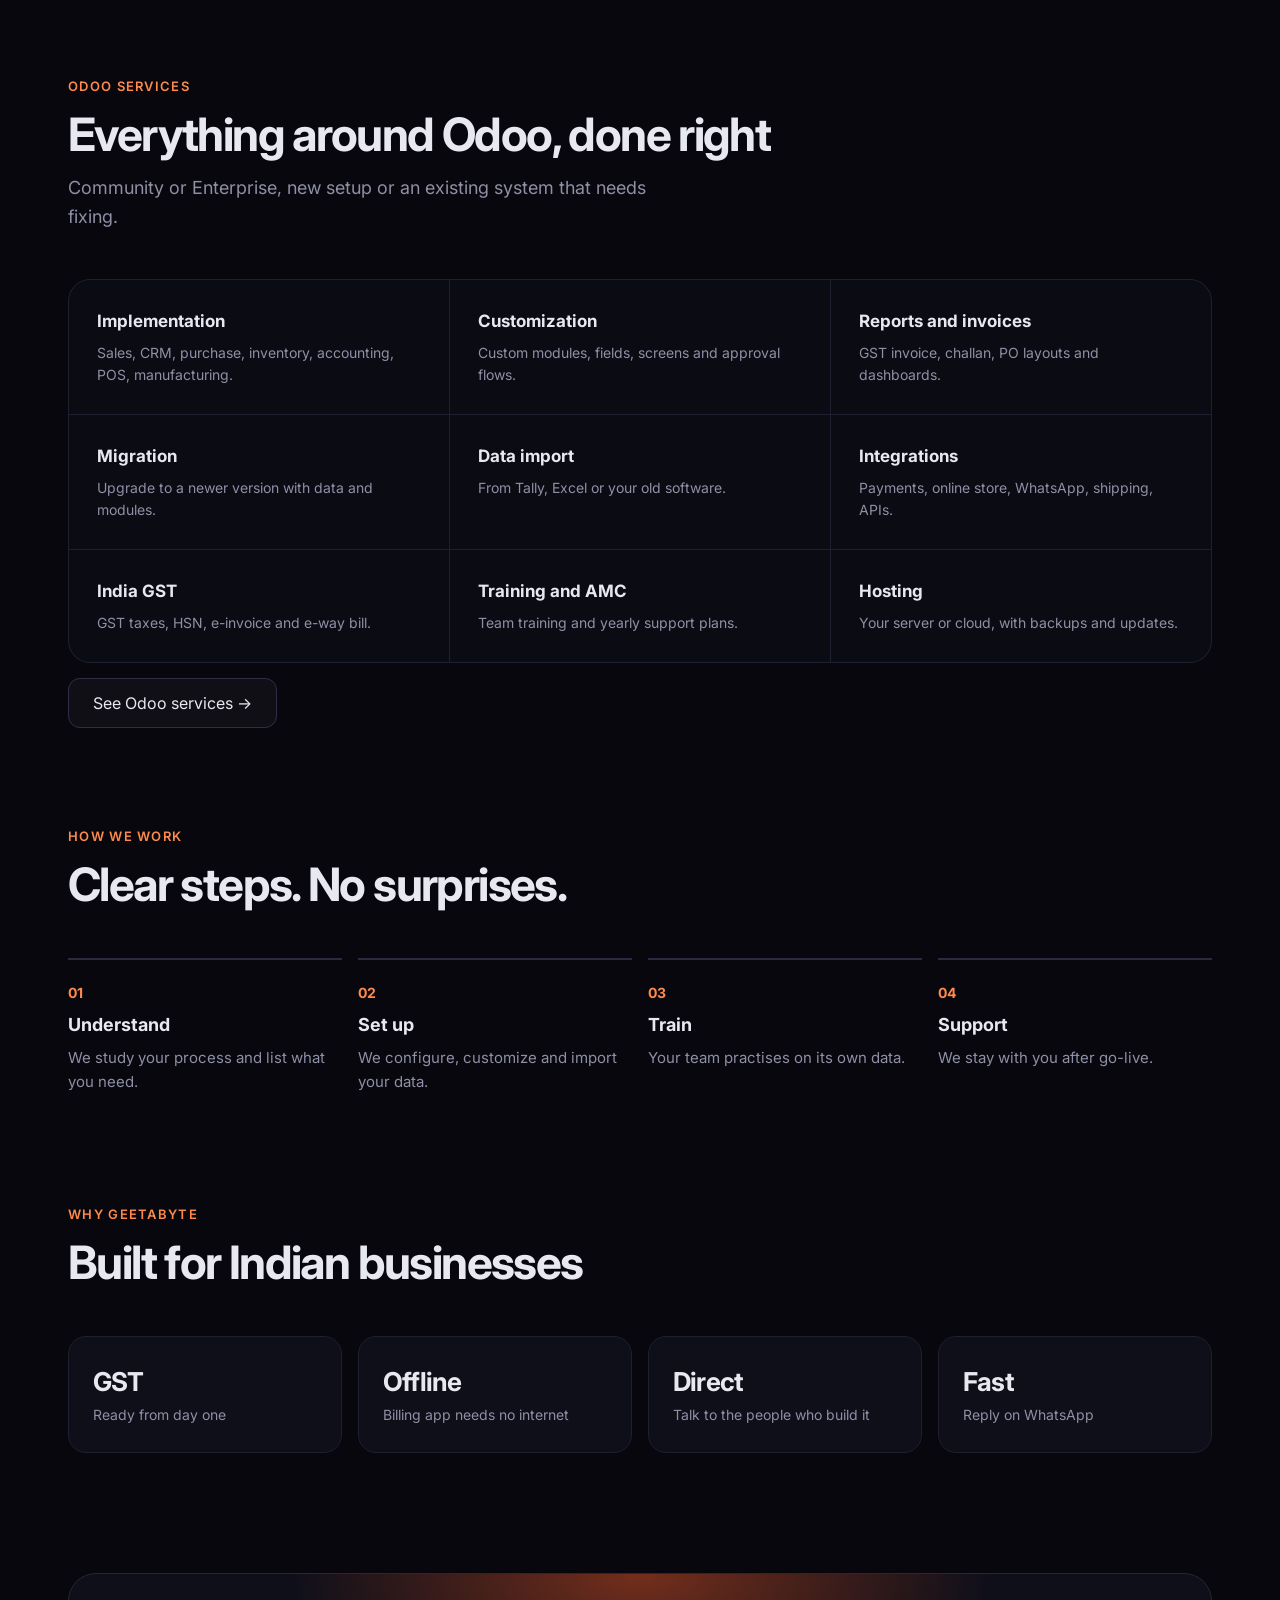
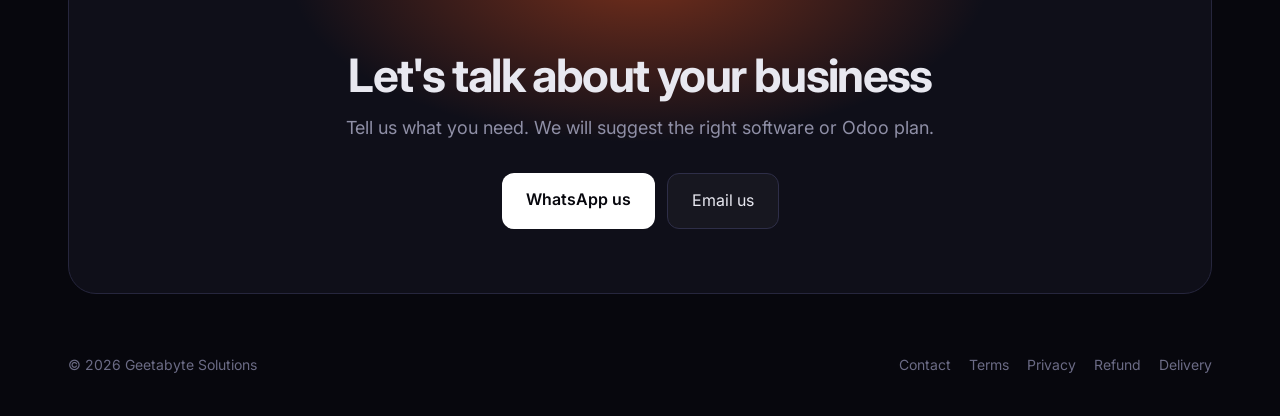
==== commit 7937b41c: "Showcase new dashboards: hero video, dashboard tabs, hooks, views gallery Replace old Breeze/Classic" ====
--- a/index.html
+++ b/index.html
@@ -16,11 +16,11 @@
 
 <main>
 <div class="hero"><div class="glow"></div><div class="w">
-<span class="badge"><b>New</b> GeetabyteERP for Indian businesses</span>
-<h1>Run billing, GST and <span class="grad">Odoo ERP</span> without the headache</h1>
-<p class="lead">We build simple business software and set up Odoo for growing Indian companies, from the first invoice to a full ERP.</p>
-<div class="cta"><a class="b1" href="#contact">Book a free demo</a><a class="b2" href="https://wa.me/919428587051?text=Hi%2C%20I%20am%20interested%20in%20GeetabyteERP.%20Please%20share%20the%20details." target="_blank" rel="noopener">WhatsApp us</a></div>
-<div class="frame r"><img src="/assets/classic-dashboard.png" alt="GeetabyteERP dashboard with sales, receivables, payables and stock" width="1440" height="860"></div>
+<span class="badge"><b>New</b> Live business dashboards in GeetabyteERP</span>
+<h1>Know your whole business <span class="grad">in 10 seconds</span></h1>
+<p class="lead">Sales, money to collect, bills to pay, stock and GST on one screen. Billing software for Indian businesses, plus Odoo setup when you grow.</p>
+<div class="cta"><a class="b1" href="#contact">Book a free demo</a><a class="b2" href="#dashboards">See the dashboards</a></div>
+<div class="frame r"><video src="/assets/video-dashboard.mp4" poster="/assets/dash-owner.webp" autoplay muted loop playsinline preload="metadata" width="1440" height="810" aria-label="GeetabyteERP dashboard switching between Owner, Sales, Accounts and Inventory boards"></video></div>
 <div class="strip"><span>Sales</span><span>Purchase</span><span>Inventory</span><span>Accounting</span><span>GST</span><span>Odoo</span></div>
 </div></div>
 
@@ -32,17 +32,58 @@
 <div class="card r"><div class="ic">⚙</div><h3>Custom and support</h3><p>Custom modules, integrations, training and yearly support plans.</p></div>
 </div></div></section>
 
+<section id="dashboards"><div class="w center">
+<div class="k">Dashboards</div><h2>One screen for every person in your business</h2><p class="sub">Owner, sales team, accounts and store each get their own board. Pick a date range and compare with the previous period.</p>
+<div class="tabs r" role="tablist">
+<button class="on" data-tab="0" role="tab">Owner</button><button data-tab="1" role="tab">Sales &amp; CRM</button><button data-tab="2" role="tab">Accounts</button><button data-tab="3" role="tab">Inventory</button><button data-tab="4" role="tab">Dark mode</button>
+</div>
+<div class="board r">
+<div class="pane on"><div class="shot"><img src="/assets/dash-owner.webp" alt="Owner dashboard with total sales, receivables, payables, cash flow and monthly target" loading="lazy" width="1600" height="900"></div><p><b>For the owner.</b> Total sales vs last period, money to receive and pay, net cash flow, monthly target and a 12-month sales trend with next month's estimate.</p></div>
+<div class="pane"><div class="shot"><img src="/assets/dash-sales.webp" alt="Sales and CRM dashboard with open quotations, pipeline, win rate and expiring quotations" loading="lazy" width="1600" height="900"></div><p><b>For the sales team.</b> Open quotations, orders waiting for invoice, CRM funnel, leads by source, win rate and quotations that expire this week.</p></div>
+<div class="pane"><div class="shot"><img src="/assets/dash-accounts.webp" alt="Accounts dashboard with overdue invoices, income vs expense, payable ageing and GST this month" loading="lazy" width="1600" height="900"></div><p><b>For accounts.</b> Overdue invoices, income vs expense for 12 months, receivable and payable ageing, bills to pay and GST payable this month.</p></div>
+<div class="pane"><div class="shot"><img src="/assets/dash-inventory.webp" alt="Inventory dashboard with stock value, low stock, pending deliveries and fast moving products" loading="lazy" width="1600" height="900"></div><p><b>For the store.</b> Stock value, items running out, deliveries and receipts waiting, stock in vs out, fast and slow moving products.</p></div>
+<div class="pane"><div class="shot"><img src="/assets/dash-owner-dark.webp" alt="Owner dashboard in dark mode" loading="lazy" width="1600" height="900"></div><p><b>Easy on the eyes.</b> Every screen works in light and dark mode.</p></div>
+</div></div></section>
+
+<section><div class="w center">
+<div class="k">Real answers</div><h2>The questions you ask every day, answered</h2><p class="sub">No reports to run. Open the app and the answer is already on screen.</p>
+<div class="hooks">
+<div class="hook r"><span>₹</span><h3>"Where is my money stuck?"</h3><p>See who owes you, how late they are and what will come in the next 30 days. Send reminders to all of them in one click.</p></div>
+<div class="hook r"><span>◎</span><h3>"Will we hit this month's target?"</h3><p>Set a monthly sales target and watch the progress bar, days left and the estimate for the month.</p></div>
+<div class="hook r"><span>!</span><h3>"What needs my attention today?"</h3><p>Overdue invoices, quotations about to expire, items out of stock, deliveries waiting and GST due dates in one list.</p></div>
+<div class="hook r"><span>★</span><h3>"Who are my best customers?"</h3><p>Top 5 customers, products and salespeople for any period, so you know where your sales really come from.</p></div>
+<div class="hook r"><span>⇄</span><h3>"Is more cash coming in than going out?"</h3><p>Money in, money out and the net for each month, with an estimate for next month.</p></div>
+<div class="hook r"><span>▣</span><h3>"Should I reorder stock?"</h3><p>Items that are out of stock or will run out within a week, plus slow movers that block your money.</p></div>
+</div></div></section>
+
+<section><div class="w">
+<div class="split r">
+<div><div class="k">See it in action</div><h2>Fast to use, from day one</h2><p class="sub">Switch boards, change the chart, open a list. Everything is one click away.</p>
+<ul class="list"><li>Week, month or quarter view with line, area or bar charts</li><li>Click any number to open the records behind it</li><li>Export the dashboard as PDF</li><li>Press Ctrl+K to find any menu or record</li></ul></div>
+<div class="shot"><video class="lazyv" data-src="/assets/video-views.mp4" poster="/assets/video-views.webp" muted loop playsinline preload="none" width="1440" height="810" aria-label="Moving between sales orders, CRM pipeline and reports in GeetabyteERP"></video></div>
+</div></div></section>
+
+<section><div class="w">
+<div class="duo">
+<figure class="r"><div class="shot"><img src="/assets/tv.webp" alt="Dashboard in full-screen TV mode" loading="lazy" width="1600" height="717"></div><figcaption><b>TV mode</b> · put the dashboard on the office TV. Boards rotate every minute and refresh by themselves.</figcaption></figure>
+<figure class="r"><div class="shot"><img src="/assets/dash-customize.webp" alt="Customizing the dashboard by adding, removing and resizing widgets" loading="lazy" width="1600" height="900"></div><figcaption><b>Your board, your way</b> · add, remove, move and resize widgets. Each user keeps their own layout.</figcaption></figure>
+</div>
+<div class="mail r"><div class="ic">✉</div><div><h3>Daily summary in your inbox</h3><p>Every morning at 8, the owner gets an email with yesterday's sales, money received, overdue invoices and low stock. Know your business before you reach the office.</p></div></div>
+</div></section>
+
 <section id="erp"><div class="w split">
 <div class="r"><div class="k">GeetabyteERP</div><h2>Billing that keeps up with your shop</h2><p class="sub">Made for Indian small and medium businesses. Runs on your own PC, even without internet.</p>
 <ul class="list"><li>GST invoices with CGST, SGST, IGST and reverse charge</li><li>Quotation, order, delivery and invoice in a few clicks</li><li>Purchases, vendor bills and payments</li><li>Stock on hand and low-stock alerts</li><li>GSTR-1, GSTR-3B and e-way bill JSON</li><li>Backups, user roles and audit log</li></ul></div>
-<div class="shot r"><img src="/assets/breeze-invoice.png" alt="GeetabyteERP invoice form" loading="lazy" width="1440" height="860"></div>
+<div class="shot r"><img src="/assets/invoice-form.webp" alt="GeetabyteERP GST invoice form" loading="lazy" width="1600" height="900"></div>
 </div></section>
 
 <section><div class="w center">
-<div class="k">Your look</div><h2>Two themes. Light and dark.</h2><p class="sub">Breeze is calm and colourful. Classic is compact, with your choice of main colour.</p>
-<div class="duo">
-<figure class="r"><div class="shot"><img src="/assets/breeze-invoices.png" alt="Breeze theme invoice list" loading="lazy" width="1440" height="860"></div><figcaption><b>Breeze</b> · pastel and rounded</figcaption></figure>
-<figure class="r"><div class="shot"><img src="/assets/classic-invoices.png" alt="Classic theme invoice list" loading="lazy" width="1440" height="860"></div><figcaption><b>Classic</b> · compact and familiar</figcaption></figure>
+<div class="k">Views</div><h2>See your data the way you like</h2><p class="sub">Lists, cards, charts and pivots for every kind of record.</p>
+<div class="gallery">
+<figure class="r"><div class="shot"><img src="/assets/crm-pipeline.webp" alt="CRM pipeline in kanban view grouped by stage" loading="lazy" width="1600" height="900"></div><figcaption><b>CRM pipeline</b> · every lead by stage with its value</figcaption></figure>
+<figure class="r"><div class="shot"><img src="/assets/orders-kanban.webp" alt="Quotations and sales orders in kanban view" loading="lazy" width="1600" height="900"></div><figcaption><b>Orders board</b> · quotations to confirmed orders at a glance</figcaption></figure>
+<figure class="r"><div class="shot"><img src="/assets/report-graph.webp" alt="Sales analysis report as a bar chart" loading="lazy" width="1600" height="900"></div><figcaption><b>Reports</b> · bar, line, pie and pivot, export to PDF or CSV</figcaption></figure>
+<figure class="r"><div class="shot"><img src="/assets/quicksearch.webp" alt="Ctrl+K quick search for menus and records" loading="lazy" width="1600" height="900"></div><figcaption><b>Quick search</b> · press Ctrl+K and jump anywhere</figcaption></figure>
 </div></div></section>
 
 <section id="odoo"><div class="w">
@@ -88,6 +129,12 @@
 <script>
 const io=new IntersectionObserver(e=>e.forEach(x=>{if(x.isIntersecting){x.target.classList.add('in');io.unobserve(x.target)}}),{threshold:.12});
 document.querySelectorAll('.r').forEach(el=>io.observe(el));
+const tabs=[...document.querySelectorAll('.tabs button')],panes=[...document.querySelectorAll('.pane')];let cur=0,auto=true;
+function show(i){cur=i;tabs.forEach((t,j)=>t.classList.toggle('on',j==i));panes.forEach((p,j)=>p.classList.toggle('on',j==i))}
+tabs.forEach((t,i)=>t.addEventListener('click',()=>{auto=false;show(i)}));
+setInterval(()=>{if(auto&&!document.hidden)show((cur+1)%tabs.length)},5000);
+const vo=new IntersectionObserver(e=>e.forEach(x=>{const v=x.target;if(x.isIntersecting){if(!v.src)v.src=v.dataset.src;v.play().catch(()=>{})}else v.pause()}),{threshold:.3});
+document.querySelectorAll('.lazyv').forEach(v=>vo.observe(v));
 </script>
 </body>
 </html>
--- a/styles.css
+++ b/styles.css
@@ -62,5 +62,21 @@
 .form button{border:0;font:inherit;font-weight:600;cursor:pointer;justify-self:start}.form button:disabled{opacity:.6}
 .hp{position:absolute;left:-9999px}.err{color:#ff8a7a;margin:0;min-height:1em;font-size:14px}.fine{margin:0;color:#6b6b85;font-size:13px}.fine a{color:#FF8A4C}
 .thanks{text-align:center}
+.frame video,.shot video{display:block;width:100%;height:auto;border-radius:12px}.shot video{border-radius:11px}
+.tabs{display:flex;gap:8px;justify-content:center;flex-wrap:wrap;margin-top:40px}
+.tabs button{font:inherit;font-size:14px;font-weight:600;color:#a1a1b5;background:rgba(255,255,255,.03);border:1px solid #2e2e48;border-radius:99px;padding:9px 18px;cursor:pointer}
+.tabs button:hover{color:#fff}.tabs button.on{background:#FF5A1F;border-color:#FF5A1F;color:#fff}
+.board{margin-top:26px;text-align:left}.pane{display:none}.pane.on{display:block;animation:fade .5s}
+.pane p{color:#a1a1b5;max-width:760px;margin:18px auto 0;text-align:center}.pane b{color:#fff}
+@keyframes fade{from{opacity:0;transform:translateY(8px)}to{opacity:1;transform:none}}
+.hooks{display:grid;grid-template-columns:repeat(3,minmax(0,1fr));gap:16px;margin-top:48px;text-align:left}
+.hook{border:1px solid #1f1f30;background:linear-gradient(180deg,#11111b,#0b0b13);border-radius:20px;padding:26px}
+.hook span{display:grid;place-items:center;width:40px;height:40px;border-radius:12px;background:rgba(255,90,31,.14);border:1px solid rgba(255,90,31,.42);color:#FFB088;font-weight:700;margin-bottom:16px}
+.hook h3{margin:0 0 8px;font-size:18px}.hook p{margin:0;color:#8f8fa6;font-size:15px}
+.mail{display:flex;gap:18px;align-items:flex-start;margin-top:18px;border:1px solid #26263d;border-radius:20px;padding:26px;background:radial-gradient(420px 160px at 0 0,rgba(255,90,31,.22),transparent 70%),#0f0f19}
+.mail .ic{flex:none;margin:0}.mail h3{margin:0 0 6px;font-size:19px}.mail p{margin:0;color:#a1a1b5}
+.gallery{display:grid;grid-template-columns:repeat(2,minmax(0,1fr));gap:18px;margin-top:44px;text-align:left}
+.gallery figure{margin:0}.gallery figcaption{margin-top:12px;color:#8f8fa6;font-size:15px}.gallery b{color:#fff}
+@media(max-width:860px){.hooks,.gallery{grid-template-columns:minmax(0,1fr)}.mail{flex-direction:column}}
 .r{opacity:0;transform:translateY(24px);transition:opacity .8s,transform .8s}.r.in{opacity:1;transform:none}
 @media(max-width:860px){nav{flex-wrap:wrap;height:auto;gap:10px;padding:12px 0}.pill{margin-left:auto}nav .links{order:3;width:100%;margin-left:0;gap:20px;overflow-x:auto;white-space:nowrap}.cards,.odoo,.split,.duo,.steps,.why,.contact,.form .two{grid-template-columns:minmax(0,1fr)}.split{gap:30px}.final{padding:44px 22px}.hero{padding-top:60px}}
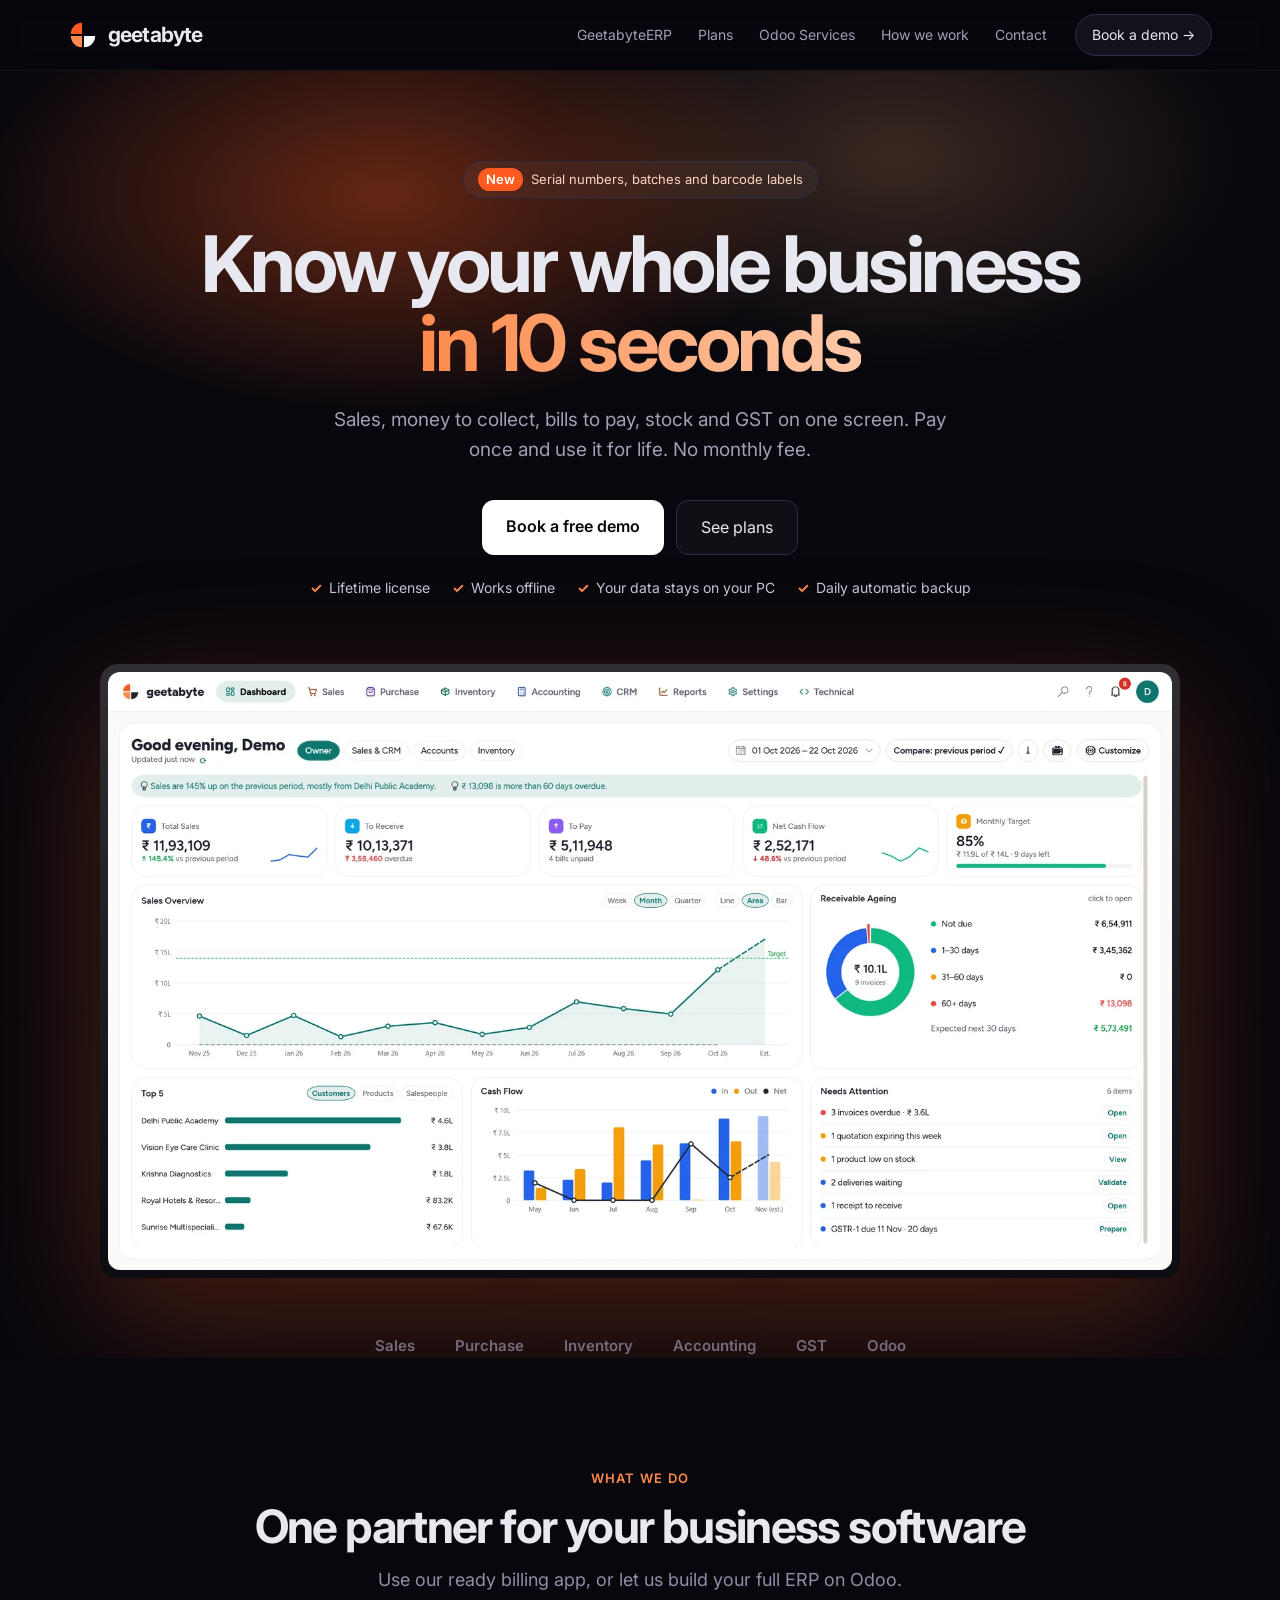
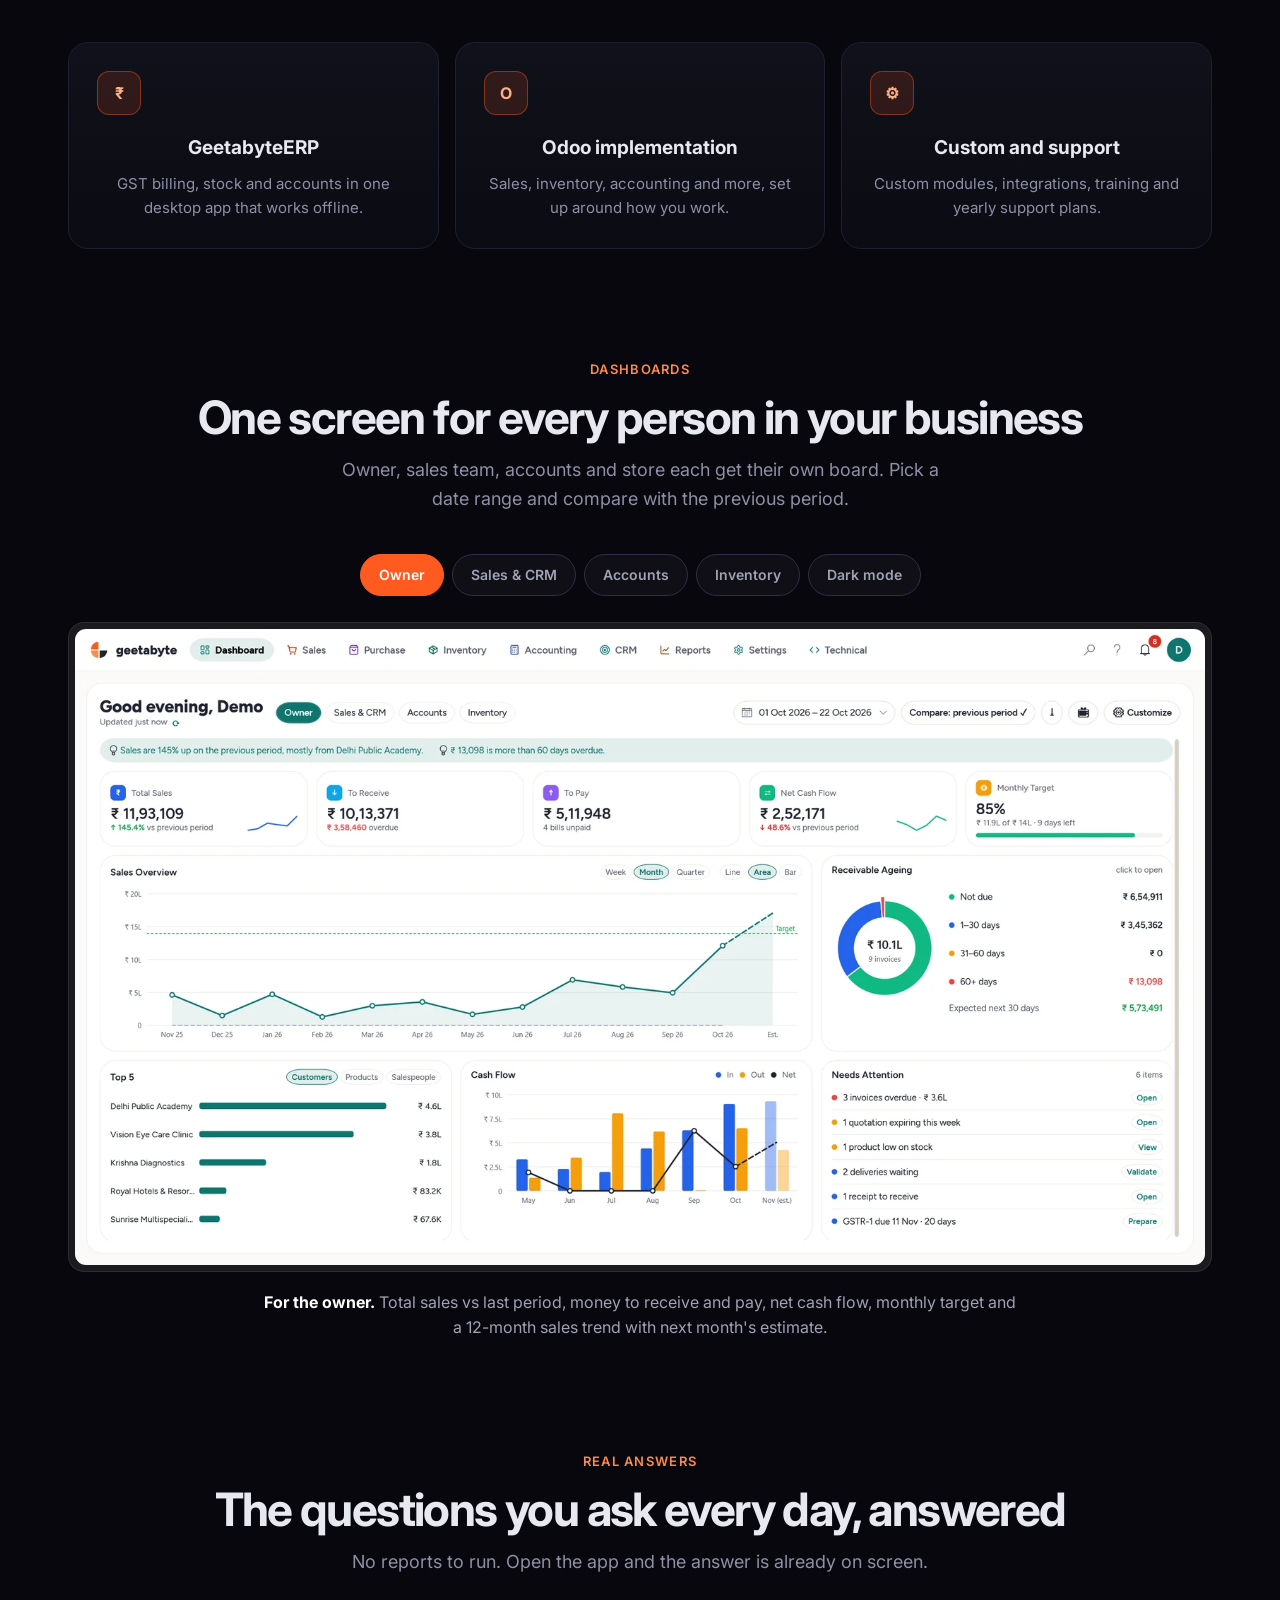
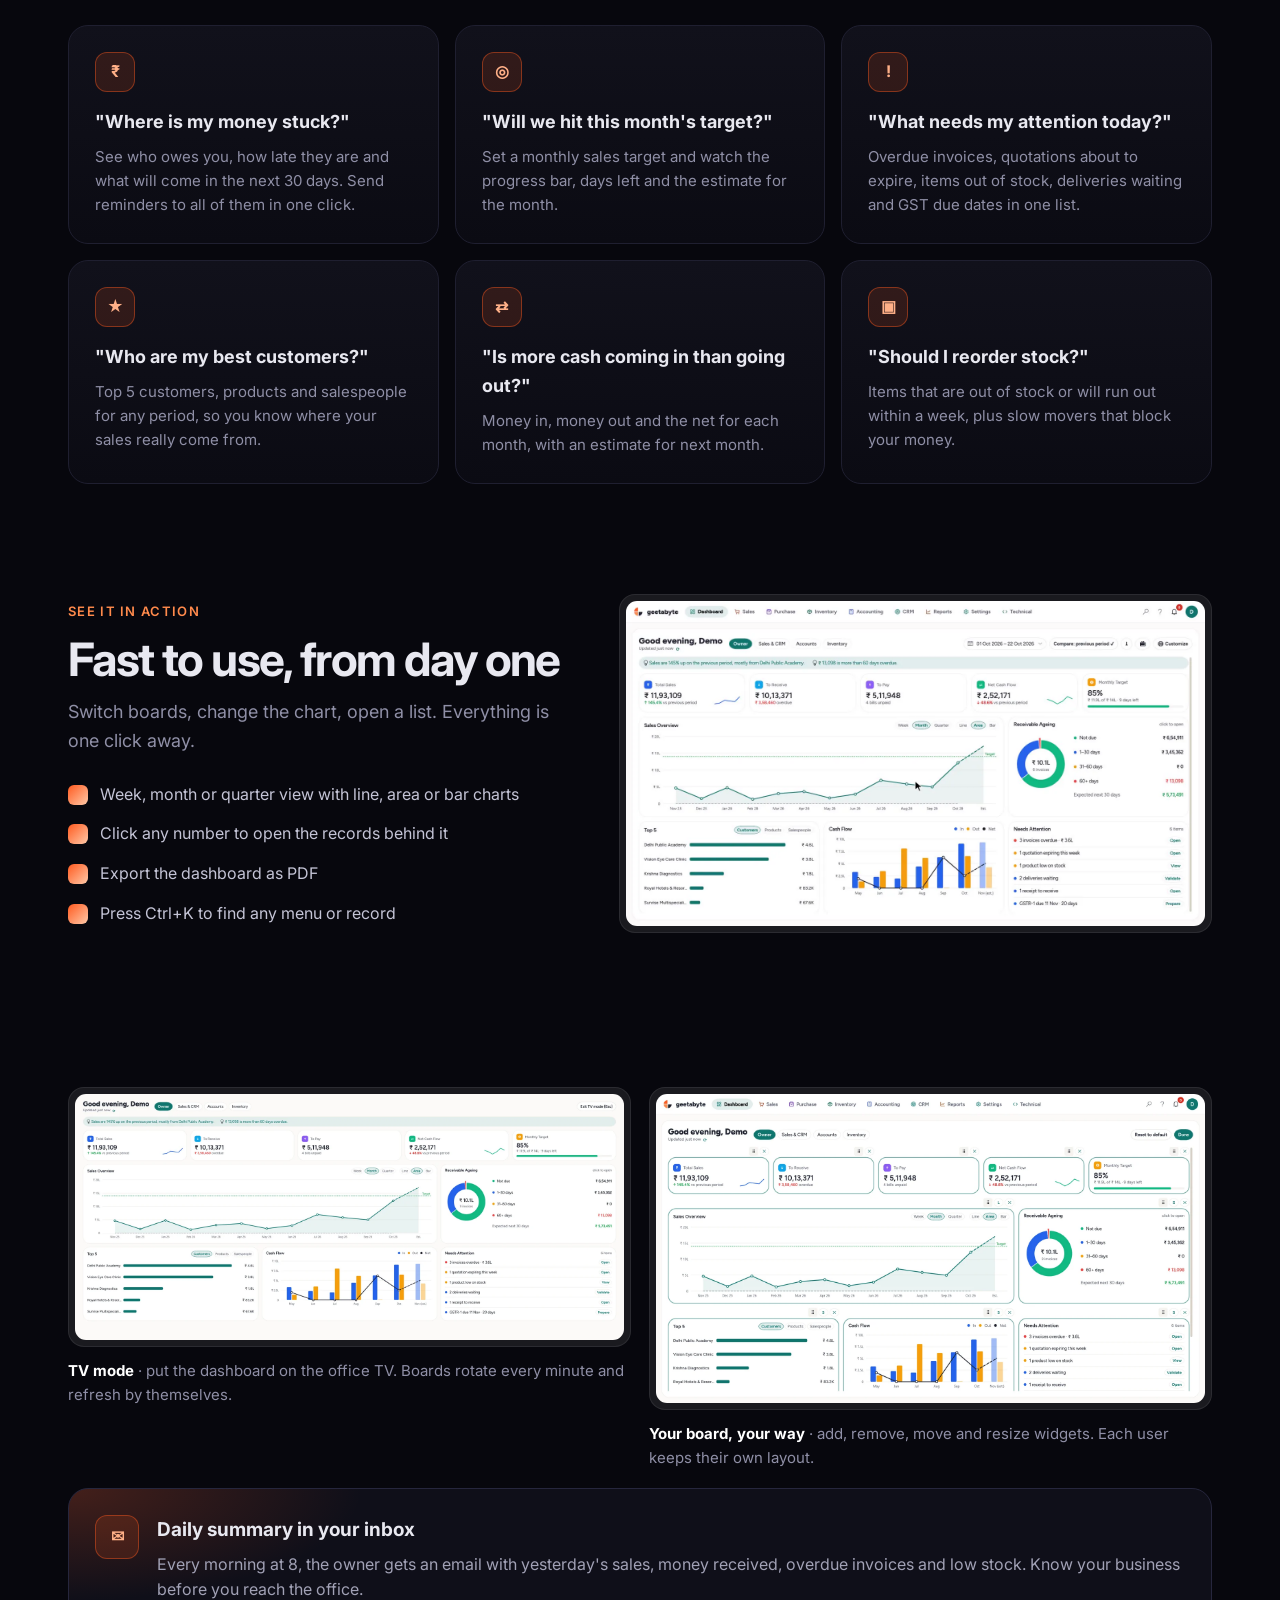
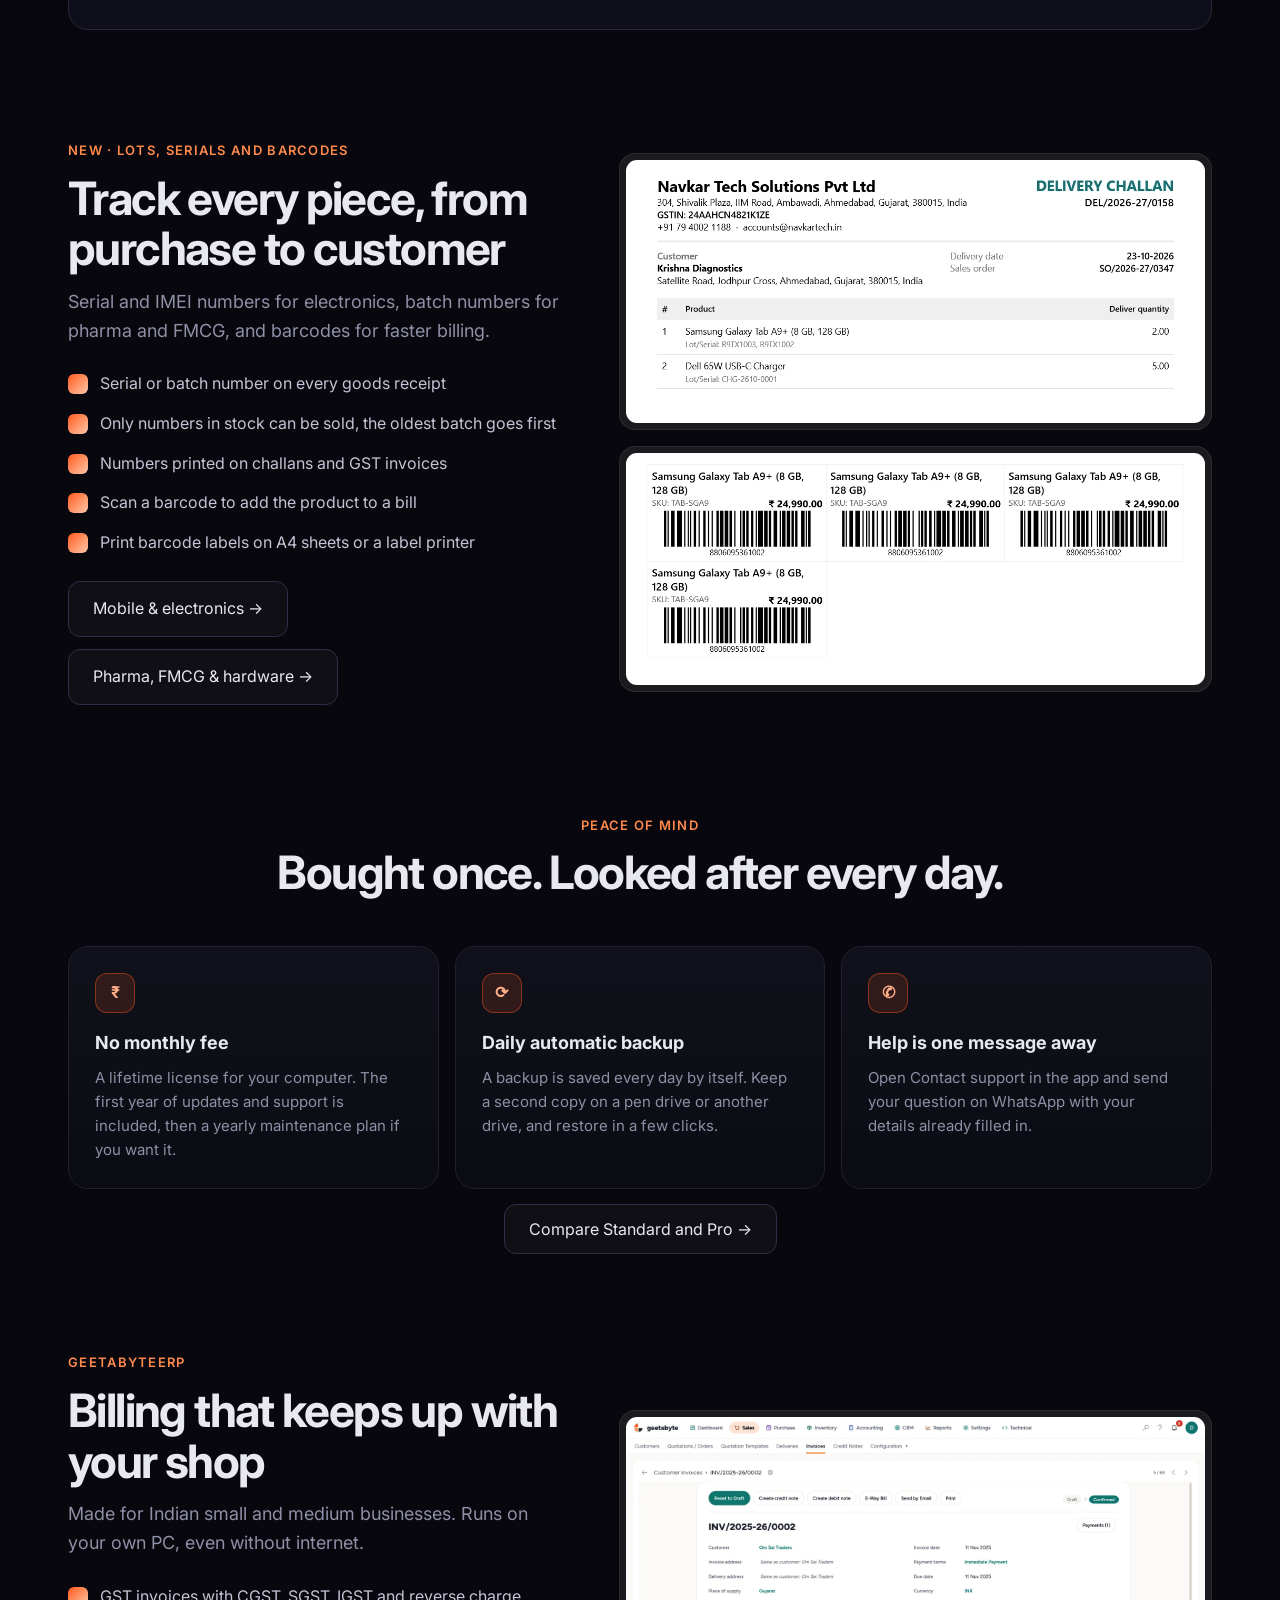
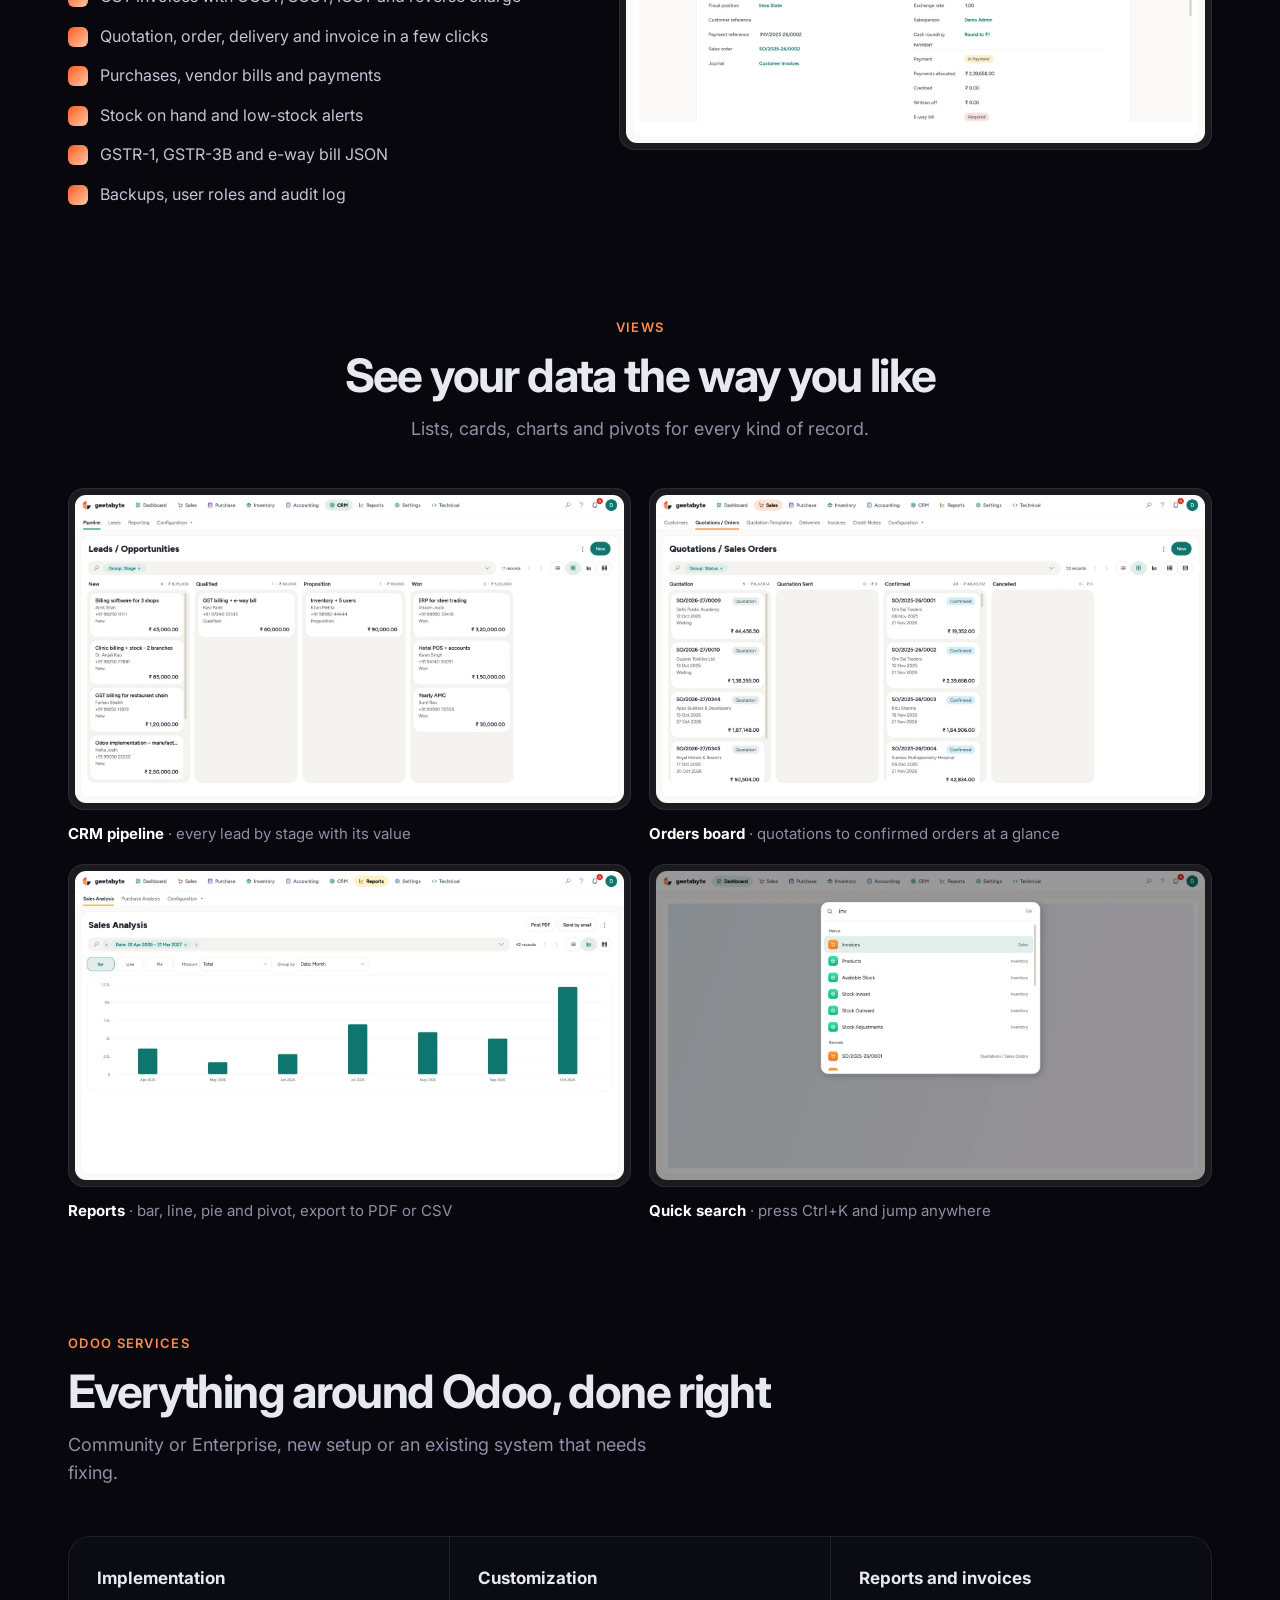
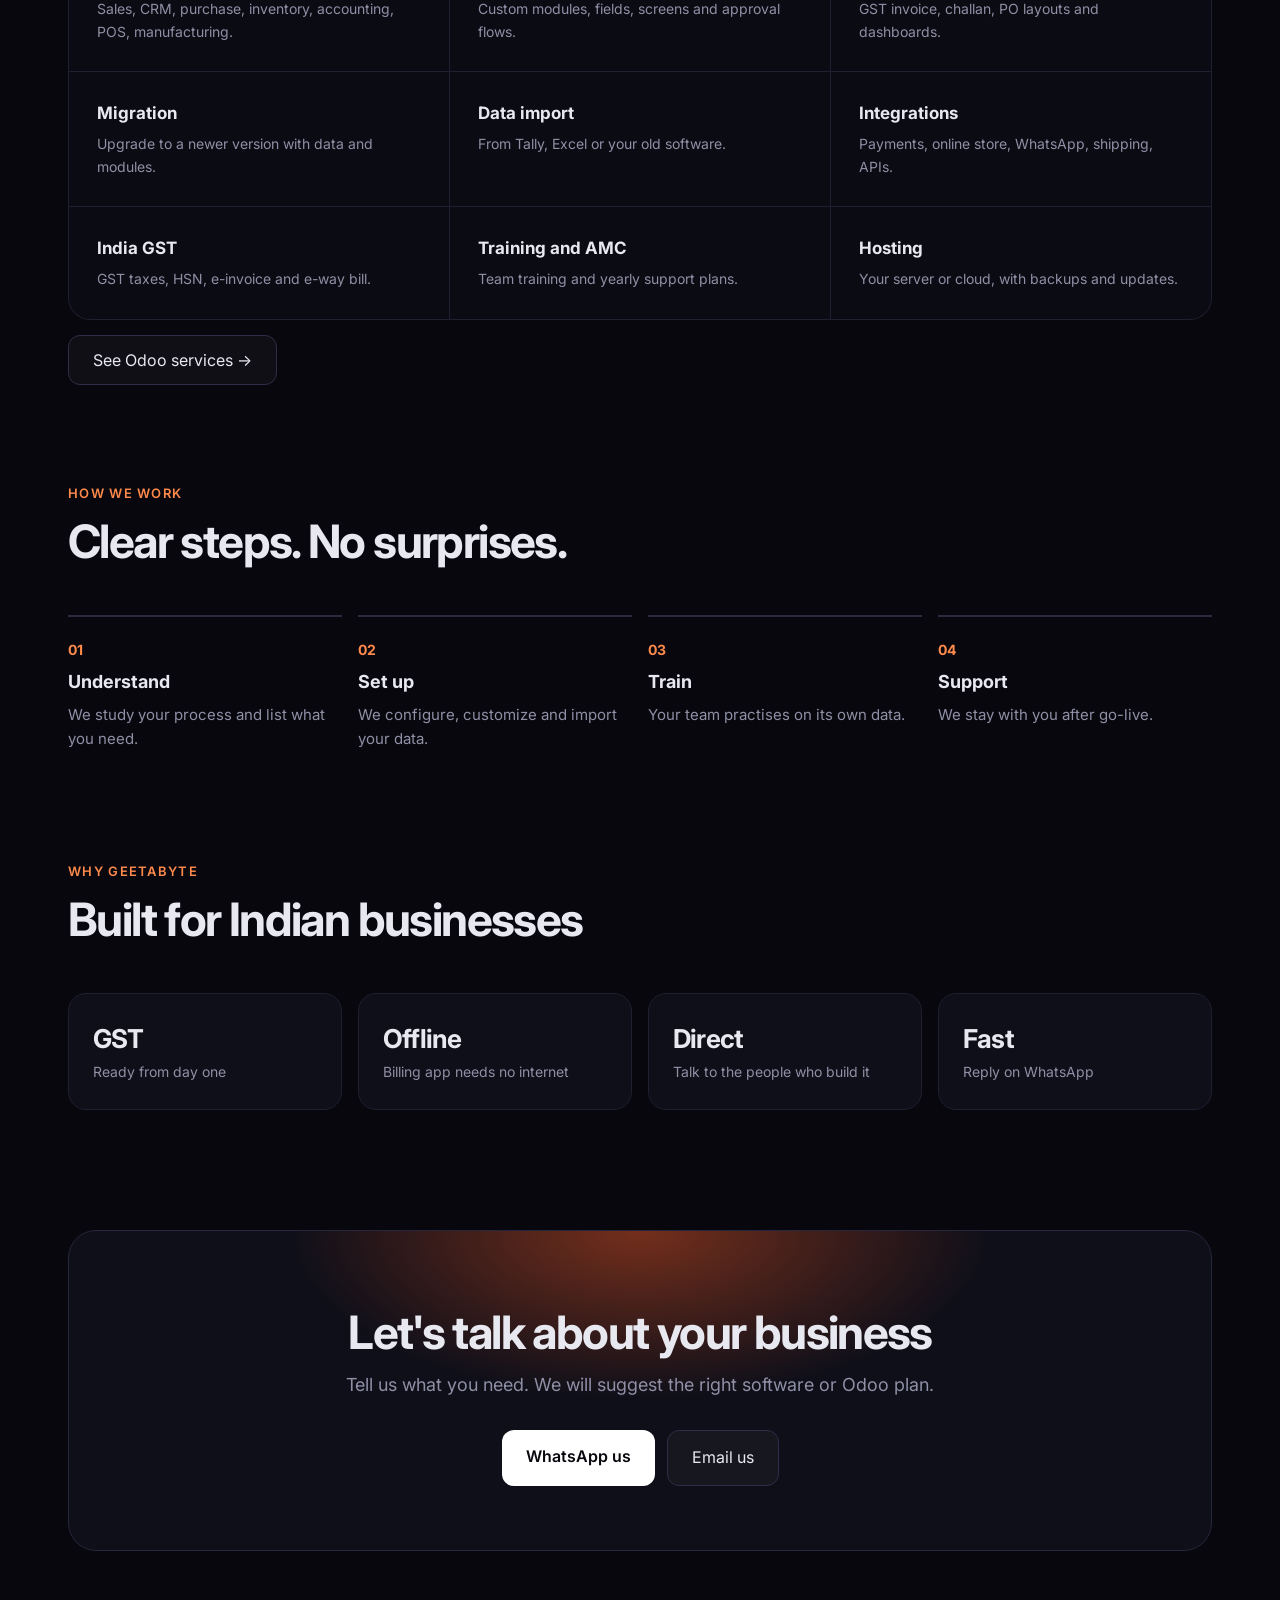
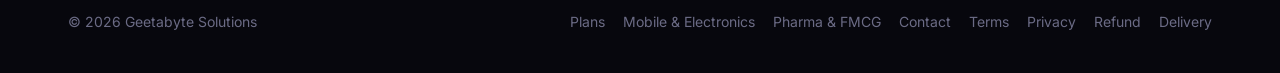
==== commit a74d1abd: "Plans and industry pages, lifetime-license hooks, serial and barcode features, mobile video fix - Ne" ====
--- a/index.html
+++ b/index.html
@@ -9,18 +9,19 @@
 <link rel="preconnect" href="https://fonts.googleapis.com">
 <link rel="preconnect" href="https://fonts.gstatic.com" crossorigin>
 <link href="https://fonts.googleapis.com/css2?family=Inter:wght@400;500;600;700;800&display=swap" rel="stylesheet">
-<link rel="stylesheet" href="/styles.css">
+<link rel="stylesheet" href="/styles.css?v=3">
 </head>
 <body>
-<header><div class="w"><nav><a class="logo" href="/"><svg viewBox="0 0 64 64" aria-hidden="true"><path d="M30 30H6A24 24 0 0 1 30 6Z" fill="#FF5A1F"/><path d="M30 34V58A24 24 0 0 1 6 34Z" fill="#FF8A4C"/><path d="M34 34H58A24 24 0 0 1 34 58Z" fill="#fff"/></svg>geetabyte</a><div class="links"><a href="/#erp">GeetabyteERP</a><a href="/odoo">Odoo Services</a><a href="/#how">How we work</a><a href="/contact">Contact</a></div><a class="pill" href="/contact">Book a demo →</a></nav></div></header>
+<header><div class="w"><nav><a class="logo" href="/"><svg viewBox="0 0 64 64" aria-hidden="true"><path d="M30 30H6A24 24 0 0 1 30 6Z" fill="#FF5A1F"/><path d="M30 34V58A24 24 0 0 1 6 34Z" fill="#FF8A4C"/><path d="M34 34H58A24 24 0 0 1 34 58Z" fill="#fff"/></svg>geetabyte</a><div class="links"><a href="/#erp">GeetabyteERP</a><a href="/plans">Plans</a><a href="/odoo">Odoo Services</a><a href="/#how">How we work</a><a href="/contact">Contact</a></div><a class="pill" href="/contact">Book a demo →</a></nav></div></header>
 
 <main>
 <div class="hero"><div class="glow"></div><div class="w">
-<span class="badge"><b>New</b> Live business dashboards in GeetabyteERP</span>
+<span class="badge"><b>New</b> Serial numbers, batches and barcode labels</span>
 <h1>Know your whole business <span class="grad">in 10 seconds</span></h1>
-<p class="lead">Sales, money to collect, bills to pay, stock and GST on one screen. Billing software for Indian businesses, plus Odoo setup when you grow.</p>
-<div class="cta"><a class="b1" href="#contact">Book a free demo</a><a class="b2" href="#dashboards">See the dashboards</a></div>
-<div class="frame r"><video src="/assets/video-dashboard.mp4" poster="/assets/dash-owner.webp" autoplay muted loop playsinline preload="metadata" width="1440" height="810" aria-label="GeetabyteERP dashboard switching between Owner, Sales, Accounts and Inventory boards"></video></div>
+<p class="lead">Sales, money to collect, bills to pay, stock and GST on one screen. Pay once and use it for life. No monthly fee.</p>
+<div class="cta"><a class="b1" href="#contact">Book a free demo</a><a class="b2" href="/plans">See plans</a></div>
+<div class="ticks"><span>Lifetime license</span><span>Works offline</span><span>Your data stays on your PC</span><span>Daily automatic backup</span></div>
+<div class="frame r"><video class="zoomv" src="/assets/video-dashboard.mp4" poster="/assets/dash-owner.webp" autoplay muted loop playsinline preload="metadata" width="1440" height="810" aria-label="GeetabyteERP dashboard switching between Owner, Sales, Accounts and Inventory boards"></video><span class="tapnote">Tap to watch full screen</span></div>
 <div class="strip"><span>Sales</span><span>Purchase</span><span>Inventory</span><span>Accounting</span><span>GST</span><span>Odoo</span></div>
 </div></div>
 
@@ -60,7 +61,7 @@
 <div class="split r">
 <div><div class="k">See it in action</div><h2>Fast to use, from day one</h2><p class="sub">Switch boards, change the chart, open a list. Everything is one click away.</p>
 <ul class="list"><li>Week, month or quarter view with line, area or bar charts</li><li>Click any number to open the records behind it</li><li>Export the dashboard as PDF</li><li>Press Ctrl+K to find any menu or record</li></ul></div>
-<div class="shot"><video class="lazyv" data-src="/assets/video-views.mp4" poster="/assets/video-views.webp" muted loop playsinline preload="none" width="1440" height="810" aria-label="Moving between sales orders, CRM pipeline and reports in GeetabyteERP"></video></div>
+<div class="shot"><video class="lazyv zoomv" data-src="/assets/video-views.mp4" poster="/assets/video-views.webp" muted loop playsinline preload="none" width="1440" height="810" aria-label="Moving between sales orders, CRM pipeline and reports in GeetabyteERP"></video><span class="tapnote">Tap to watch full screen</span></div>
 </div></div></section>
 
 <section><div class="w">
@@ -69,6 +70,23 @@
 <figure class="r"><div class="shot"><img src="/assets/dash-customize.webp" alt="Customizing the dashboard by adding, removing and resizing widgets" loading="lazy" width="1600" height="900"></div><figcaption><b>Your board, your way</b> · add, remove, move and resize widgets. Each user keeps their own layout.</figcaption></figure>
 </div>
 <div class="mail r"><div class="ic">✉</div><div><h3>Daily summary in your inbox</h3><p>Every morning at 8, the owner gets an email with yesterday's sales, money received, overdue invoices and low stock. Know your business before you reach the office.</p></div></div>
+</div></section>
+
+<section id="tracking"><div class="w split">
+<div class="r"><div class="k">New · Lots, serials and barcodes</div><h2>Track every piece, from purchase to customer</h2><p class="sub">Serial and IMEI numbers for electronics, batch numbers for pharma and FMCG, and barcodes for faster billing.</p>
+<ul class="list"><li>Serial or batch number on every goods receipt</li><li>Only numbers in stock can be sold, the oldest batch goes first</li><li>Numbers printed on challans and GST invoices</li><li>Scan a barcode to add the product to a bill</li><li>Print barcode labels on A4 sheets or a label printer</li></ul>
+<div class="cta left"><a class="b2" href="/mobile-electronics">Mobile &amp; electronics →</a><a class="b2" href="/pharma-fmcg">Pharma, FMCG &amp; hardware →</a></div></div>
+<div class="stack r"><div class="shot"><img src="/assets/challan-serials.webp" alt="Delivery challan with serial and lot numbers under each product" loading="lazy" width="1100" height="500"></div><div class="shot"><img src="/assets/labels-sheet.webp" alt="Sheet of barcode labels with product name and price" loading="lazy" width="1100" height="440"></div></div>
+</div></section>
+
+<section><div class="w center">
+<div class="k">Peace of mind</div><h2>Bought once. Looked after every day.</h2>
+<div class="hooks">
+<div class="hook r"><span>₹</span><h3>No monthly fee</h3><p>A lifetime license for your computer. The first year of updates and support is included, then a yearly maintenance plan if you want it.</p></div>
+<div class="hook r"><span>⟳</span><h3>Daily automatic backup</h3><p>A backup is saved every day by itself. Keep a second copy on a pen drive or another drive, and restore in a few clicks.</p></div>
+<div class="hook r"><span>✆</span><h3>Help is one message away</h3><p>Open Contact support in the app and send your question on WhatsApp with your details already filled in.</p></div>
+</div>
+<div class="more"><a class="b2" href="/plans">Compare Standard and Pro →</a></div>
 </div></section>
 
 <section id="erp"><div class="w split">
@@ -125,7 +143,7 @@
 <h2>Let's talk about your business</h2><p class="sub">Tell us what you need. We will suggest the right software or Odoo plan.</p>
 <div class="cta"><a class="b1" href="https://wa.me/919428587051?text=Hi%2C%20I%20am%20interested%20in%20GeetabyteERP.%20Please%20share%20the%20details." target="_blank" rel="noopener">WhatsApp us</a><a class="b2" href="mailto:info@geetabytesolutions.com?subject=GeetabyteERP%20enquiry">Email us</a></div>
 </div>
-<footer><span>© 2026 Geetabyte Solutions</span><span><a href="/contact">Contact</a><a href="/terms">Terms</a><a href="/privacy">Privacy</a><a href="/refund">Refund</a><a href="/delivery">Delivery</a></span></footer></div>
+<footer><span>© 2026 Geetabyte Solutions</span><span><a href="/plans">Plans</a><a href="/mobile-electronics">Mobile &amp; Electronics</a><a href="/pharma-fmcg">Pharma &amp; FMCG</a><a href="/contact">Contact</a><a href="/terms">Terms</a><a href="/privacy">Privacy</a><a href="/refund">Refund</a><a href="/delivery">Delivery</a></span></footer></div>
 <script>
 const io=new IntersectionObserver(e=>e.forEach(x=>{if(x.isIntersecting){x.target.classList.add('in');io.unobserve(x.target)}}),{threshold:.12});
 document.querySelectorAll('.r').forEach(el=>io.observe(el));
@@ -135,6 +153,7 @@
 setInterval(()=>{if(auto&&!document.hidden)show((cur+1)%tabs.length)},5000);
 const vo=new IntersectionObserver(e=>e.forEach(x=>{const v=x.target;if(x.isIntersecting){if(!v.src)v.src=v.dataset.src;v.play().catch(()=>{})}else v.pause()}),{threshold:.3});
 document.querySelectorAll('.lazyv').forEach(v=>vo.observe(v));
+document.querySelectorAll('.zoomv').forEach(v=>v.addEventListener('click',()=>{if(!v.src)v.src=v.dataset.src;v.play().catch(()=>{});if(v.requestFullscreen)v.requestFullscreen().catch(()=>{});else if(v.webkitEnterFullscreen)v.webkitEnterFullscreen()}));
 </script>
 </body>
 </html>
--- a/styles.css
+++ b/styles.css
@@ -78,5 +78,28 @@
 .gallery{display:grid;grid-template-columns:repeat(2,minmax(0,1fr));gap:18px;margin-top:44px;text-align:left}
 .gallery figure{margin:0}.gallery figcaption{margin-top:12px;color:#8f8fa6;font-size:15px}.gallery b{color:#fff}
 @media(max-width:860px){.hooks,.gallery{grid-template-columns:minmax(0,1fr)}.mail{flex-direction:column}}
+.ticks{position:relative;display:flex;gap:10px 22px;justify-content:center;flex-wrap:wrap;margin-top:22px;color:#c4c4d6;font-size:14px}
+.ticks span:before{content:"✓";color:#FF8A4C;font-weight:700;margin-right:7px}
+.tapnote{display:none;margin-top:8px;color:#8f8fa6;font-size:13px;text-align:center}
+.zoomv{cursor:zoom-in}
+.cta.left{justify-content:flex-start;margin-top:26px}
+.stack{display:grid;gap:16px}
+.split.rev{grid-template-columns:minmax(0,1.2fr) minmax(0,1fr)}
+.plans{display:grid;grid-template-columns:repeat(2,minmax(0,1fr));gap:18px}
+.plan{position:relative;border:1px solid #26263d;background:linear-gradient(180deg,#11111b,#0b0b13);border-radius:22px;padding:30px}
+.plan.pro{border-color:#FF5A1F;background:radial-gradient(420px 180px at 50% 0,rgba(255,90,31,.2),transparent 70%),#0f0f19}
+.plan h3{margin:0;font-size:26px;letter-spacing:-.02em}.plan .for{margin:4px 0 18px;color:#8f8fa6}
+.plan .price{font-size:30px;font-weight:700;letter-spacing:-.03em}.plan .note{margin:4px 0 0;color:#8f8fa6;font-size:14px}
+.plan .list li{font-size:15px}.plan b{color:#fff}
+.tag{position:absolute;top:18px;right:18px;background:#FF5A1F;color:#fff;border-radius:99px;padding:3px 12px;font-size:12px;font-weight:600}
+.center-text{text-align:center;margin:26px auto 0}
+.faq-wrap{max-width:860px}
+.faq{margin-top:28px;display:grid;gap:10px}
+.faq details{border:1px solid #1f1f30;background:#0f0f19;border-radius:14px;padding:16px 20px}
+.faq summary{cursor:pointer;font-weight:600;list-style:none}.faq summary::-webkit-details-marker{display:none}
+.faq summary:after{content:"+";float:right;color:#FF8A4C;font-weight:700}.faq details[open] summary:after{content:"−"}
+.faq p{margin:10px 0 0;color:#a1a1b5}
+@media(max-width:860px){.plans,.split.rev{grid-template-columns:minmax(0,1fr)}.split.rev>.shot{order:2}.plan{padding:24px}}
+@media(max-width:640px){.zoomv{aspect-ratio:1/1;height:auto;object-fit:cover;object-position:left top}.tapnote{display:block}}
 .r{opacity:0;transform:translateY(24px);transition:opacity .8s,transform .8s}.r.in{opacity:1;transform:none}
 @media(max-width:860px){nav{flex-wrap:wrap;height:auto;gap:10px;padding:12px 0}.pill{margin-left:auto}nav .links{order:3;width:100%;margin-left:0;gap:20px;overflow-x:auto;white-space:nowrap}.cards,.odoo,.split,.duo,.steps,.why,.contact,.form .two{grid-template-columns:minmax(0,1fr)}.split{gap:30px}.final{padding:44px 22px}.hero{padding-top:60px}}
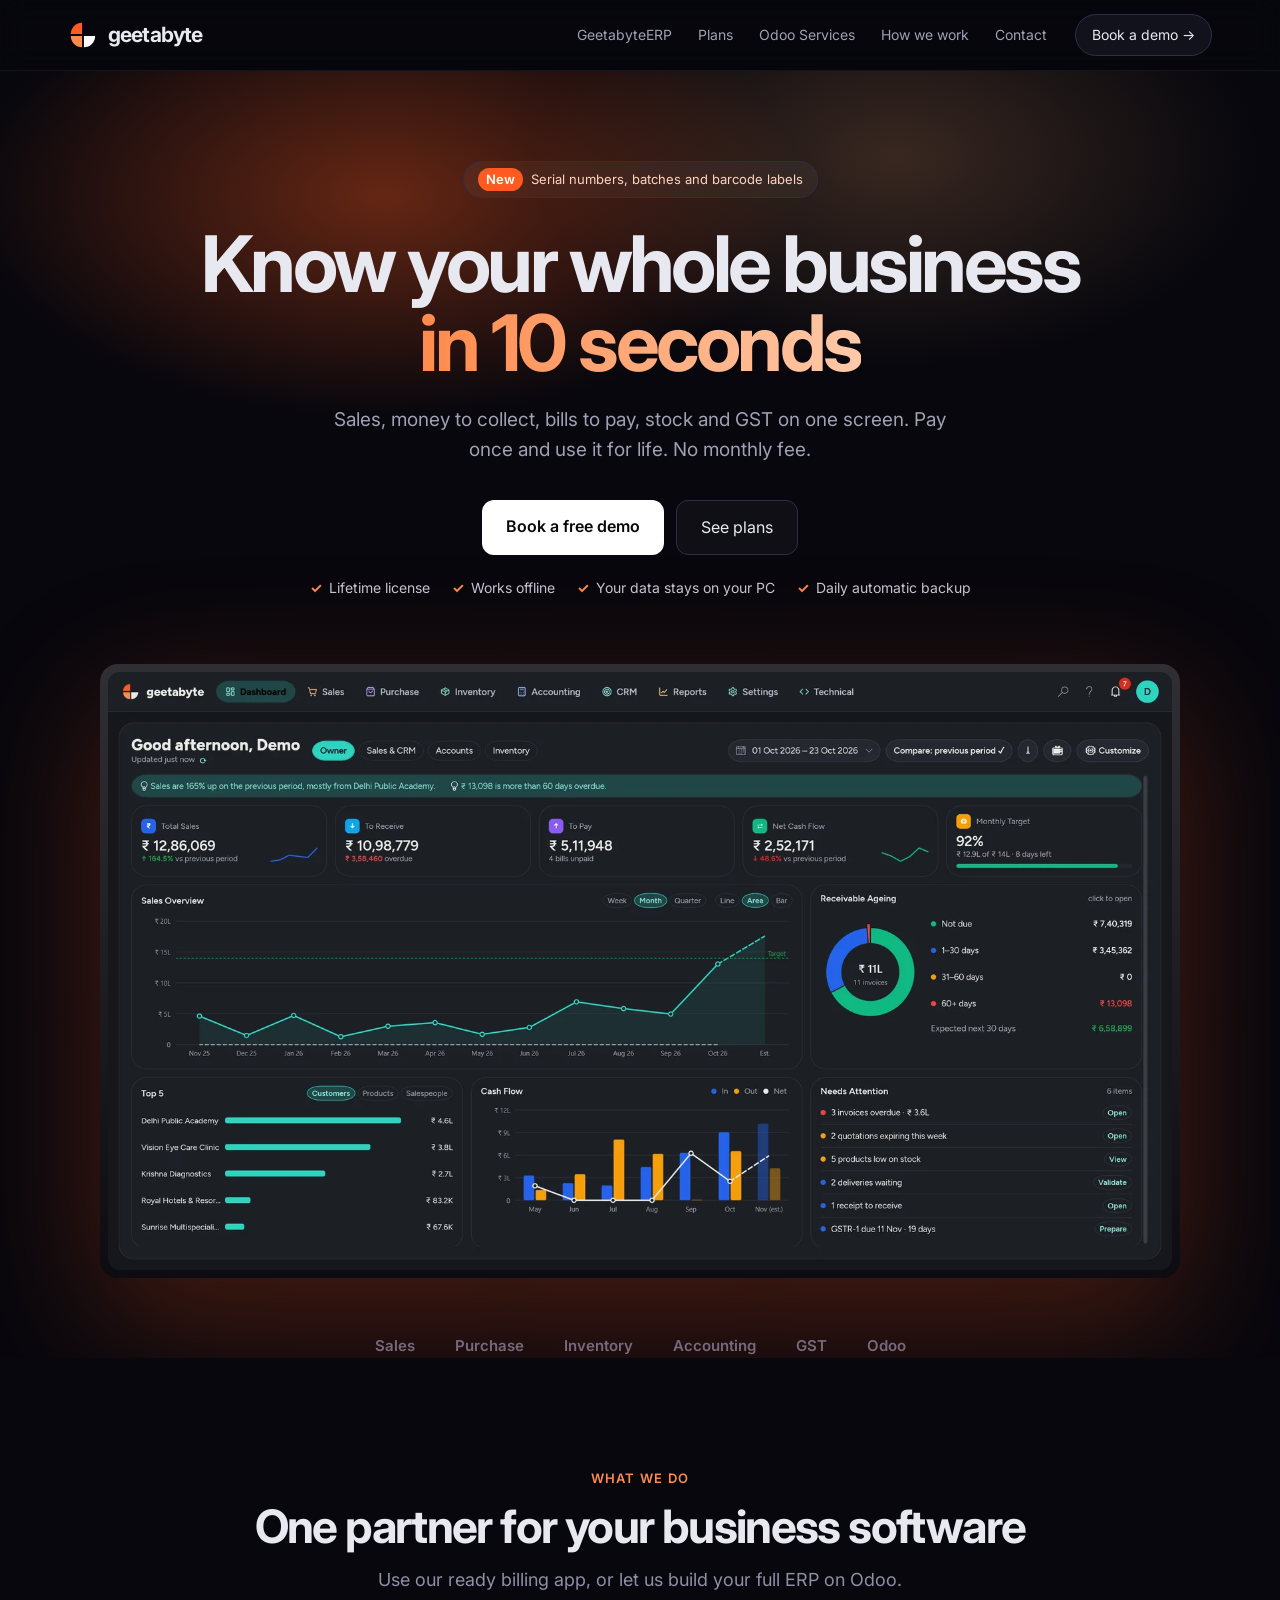
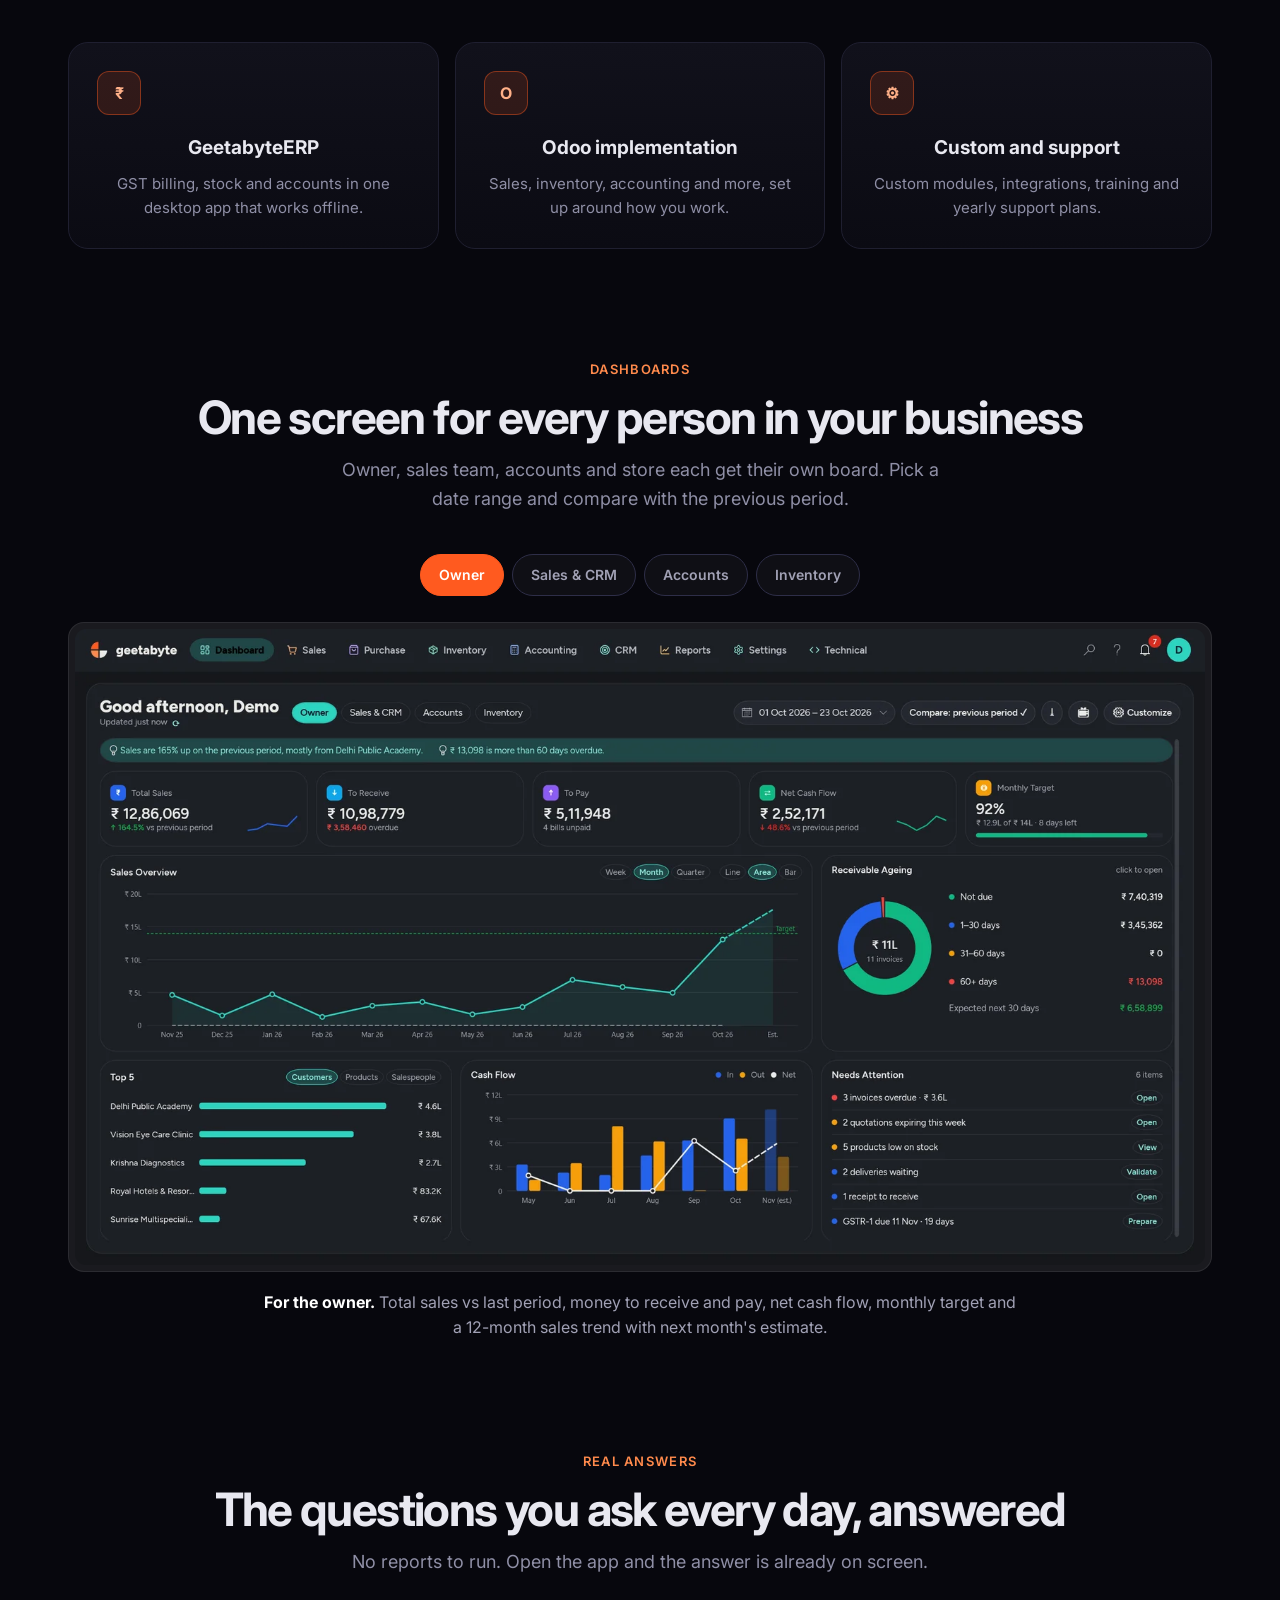
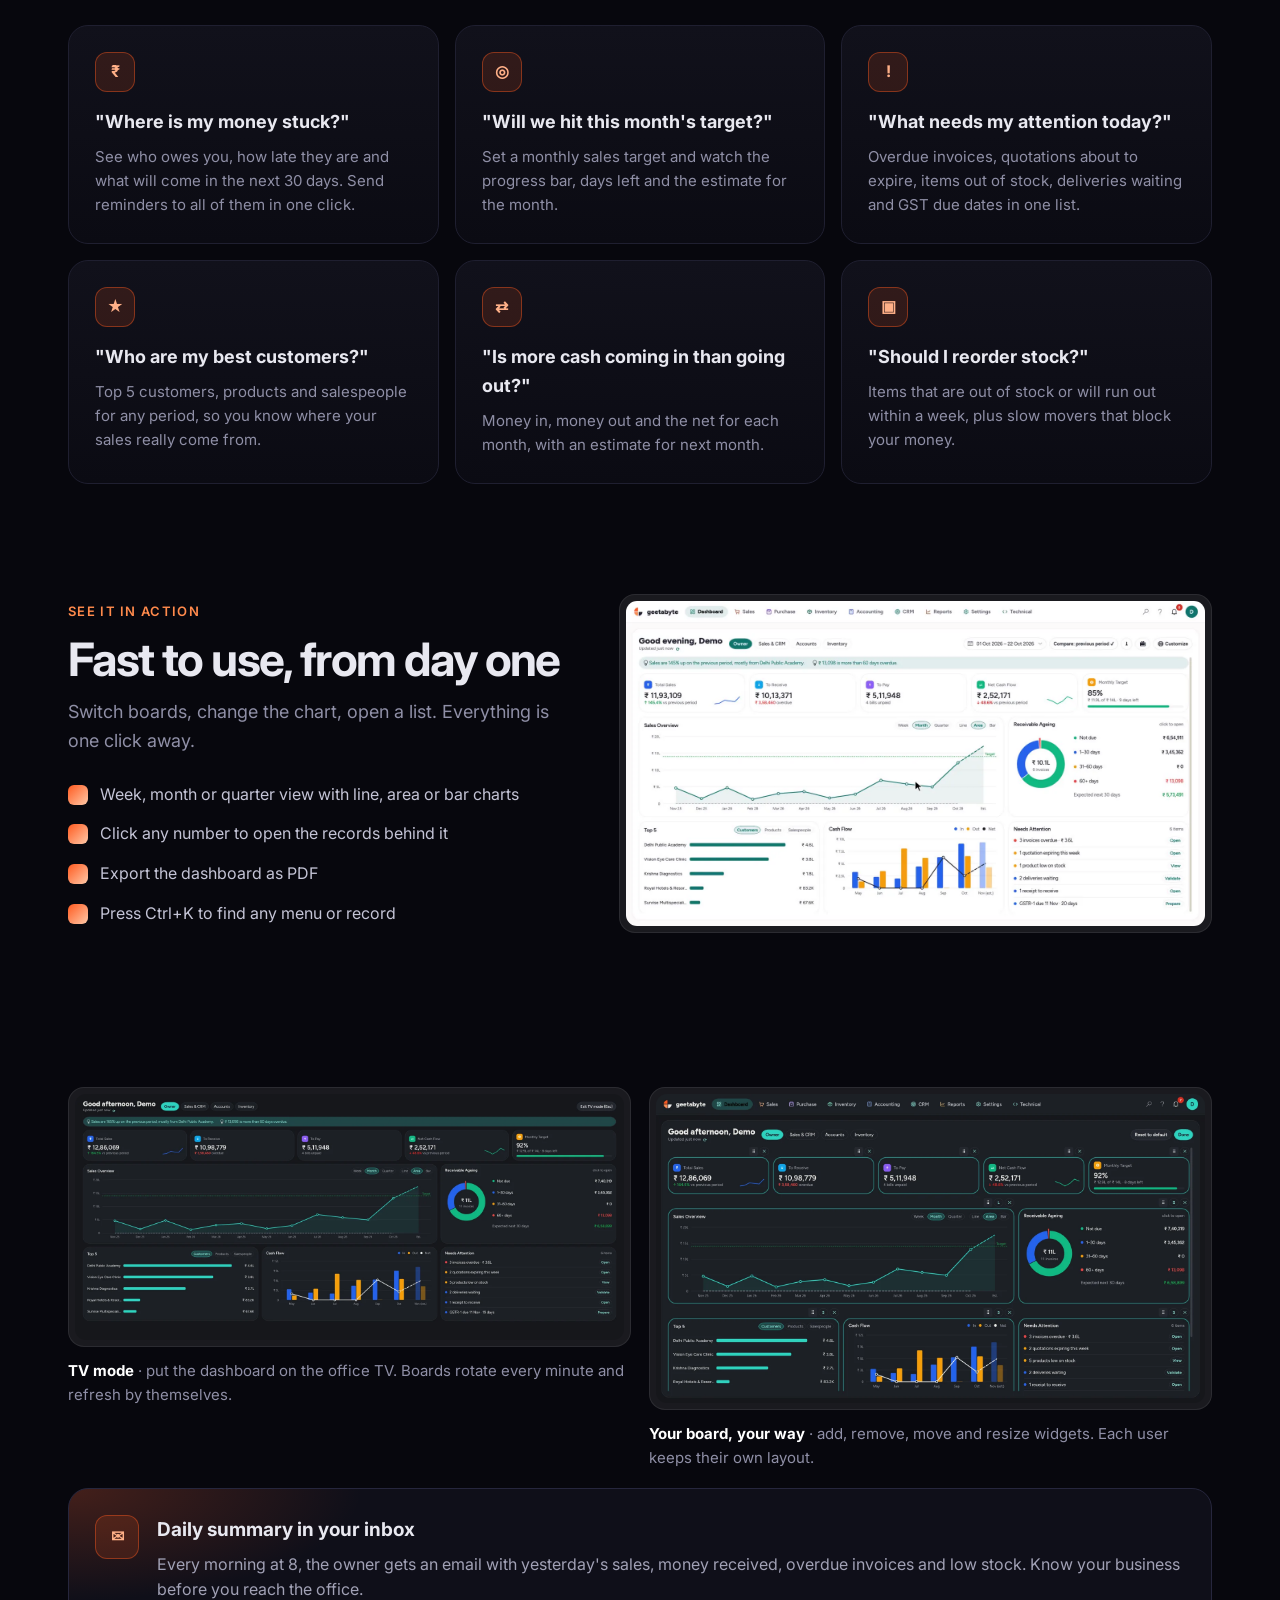
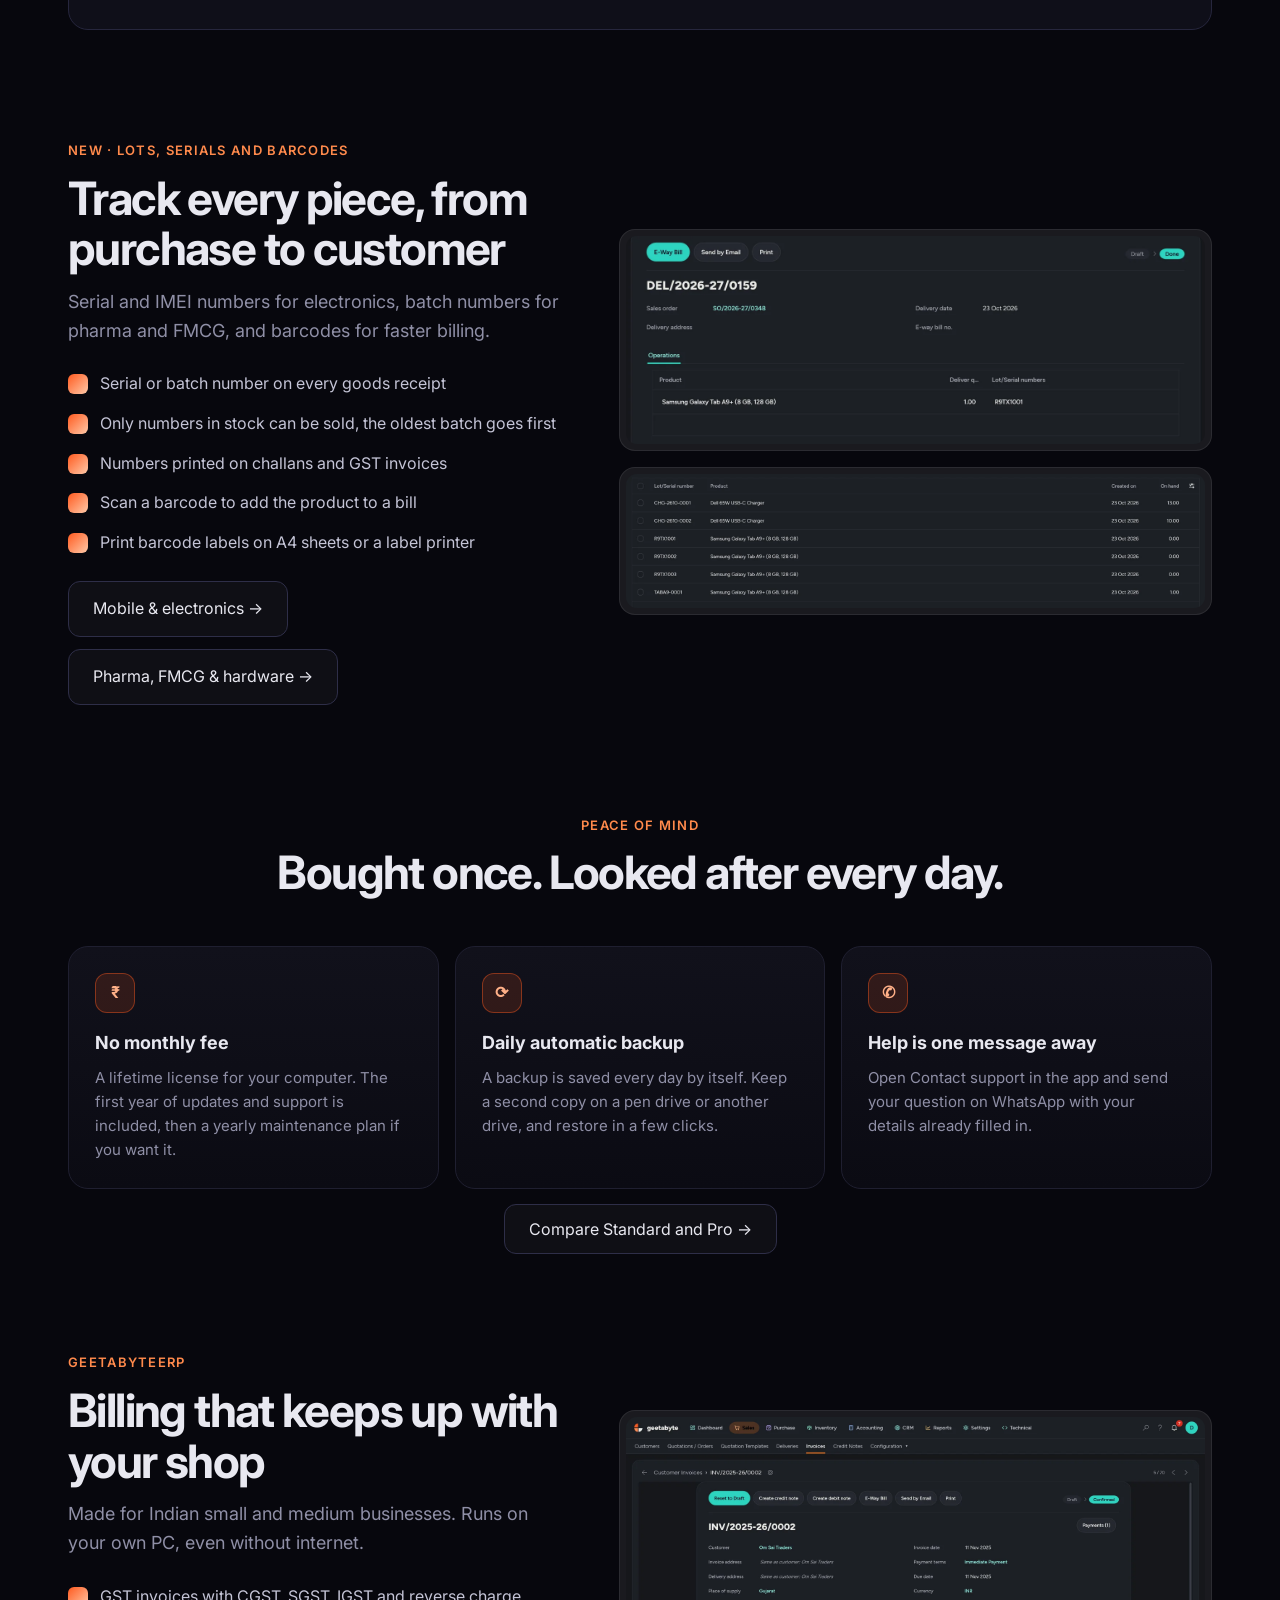
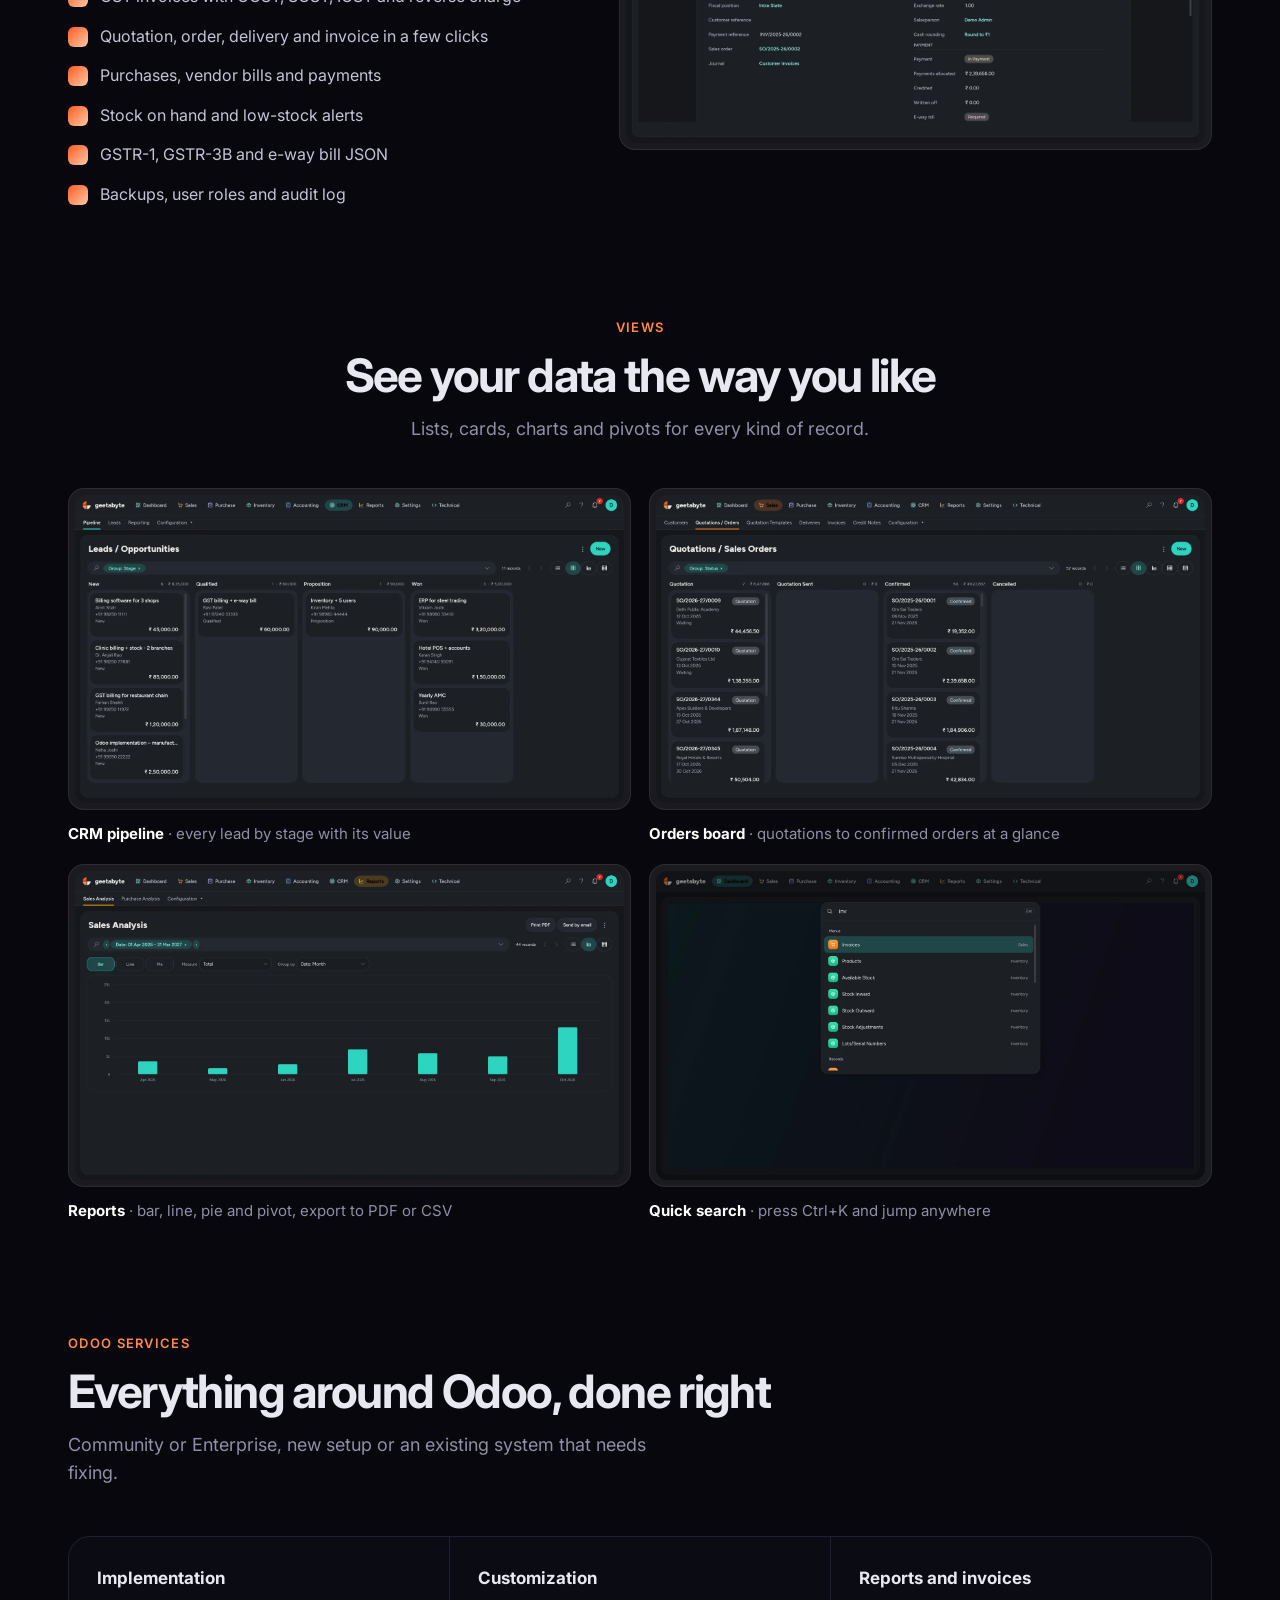
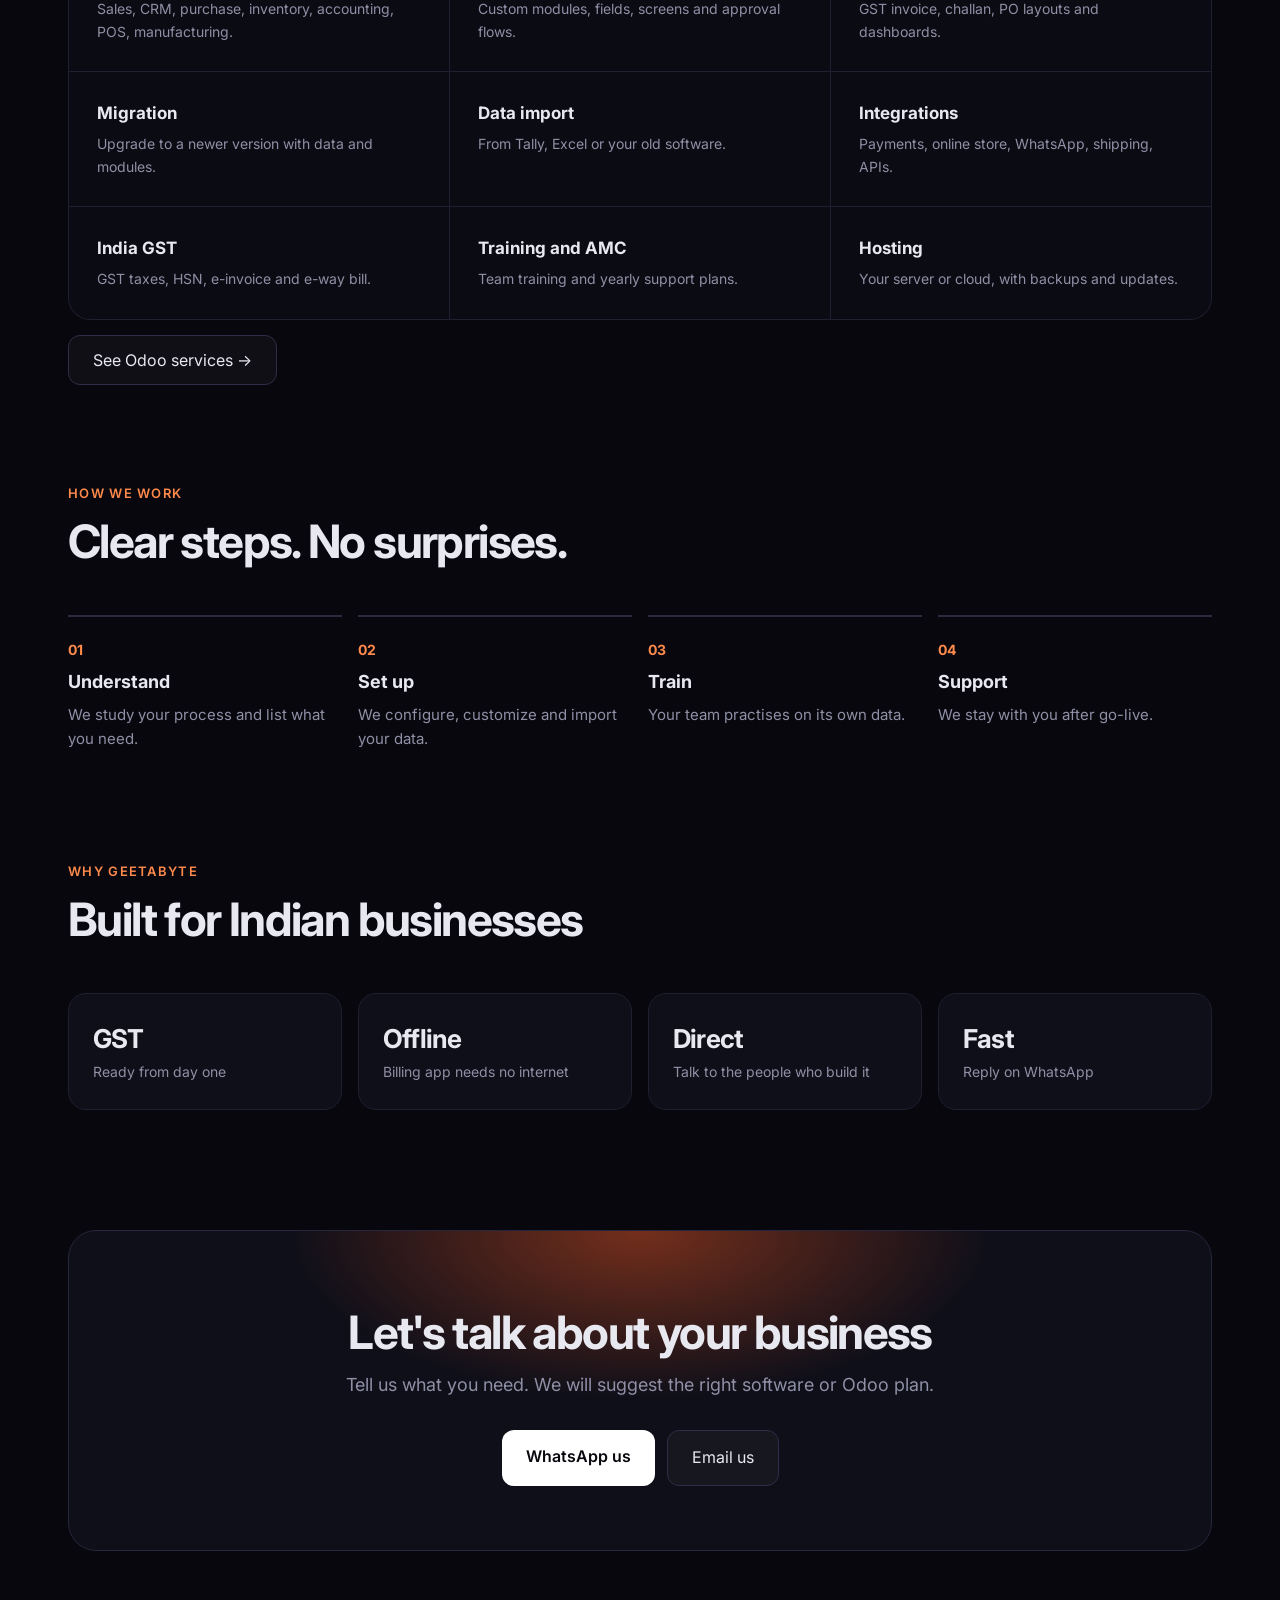
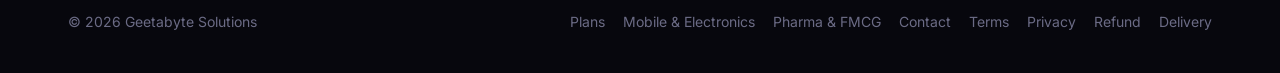
==== commit 15d3a6d4: "Dark mode app screenshots everywhere, label features as cards All app screenshots retaken in dark mo" ====
--- a/index.html
+++ b/index.html
@@ -36,14 +36,14 @@
 <section id="dashboards"><div class="w center">
 <div class="k">Dashboards</div><h2>One screen for every person in your business</h2><p class="sub">Owner, sales team, accounts and store each get their own board. Pick a date range and compare with the previous period.</p>
 <div class="tabs r" role="tablist">
-<button class="on" data-tab="0" role="tab">Owner</button><button data-tab="1" role="tab">Sales &amp; CRM</button><button data-tab="2" role="tab">Accounts</button><button data-tab="3" role="tab">Inventory</button><button data-tab="4" role="tab">Dark mode</button>
+<button class="on" data-tab="0" role="tab">Owner</button><button data-tab="1" role="tab">Sales &amp; CRM</button><button data-tab="2" role="tab">Accounts</button><button data-tab="3" role="tab">Inventory</button>
 </div>
 <div class="board r">
 <div class="pane on"><div class="shot"><img src="/assets/dash-owner.webp" alt="Owner dashboard with total sales, receivables, payables, cash flow and monthly target" loading="lazy" width="1600" height="900"></div><p><b>For the owner.</b> Total sales vs last period, money to receive and pay, net cash flow, monthly target and a 12-month sales trend with next month's estimate.</p></div>
 <div class="pane"><div class="shot"><img src="/assets/dash-sales.webp" alt="Sales and CRM dashboard with open quotations, pipeline, win rate and expiring quotations" loading="lazy" width="1600" height="900"></div><p><b>For the sales team.</b> Open quotations, orders waiting for invoice, CRM funnel, leads by source, win rate and quotations that expire this week.</p></div>
 <div class="pane"><div class="shot"><img src="/assets/dash-accounts.webp" alt="Accounts dashboard with overdue invoices, income vs expense, payable ageing and GST this month" loading="lazy" width="1600" height="900"></div><p><b>For accounts.</b> Overdue invoices, income vs expense for 12 months, receivable and payable ageing, bills to pay and GST payable this month.</p></div>
 <div class="pane"><div class="shot"><img src="/assets/dash-inventory.webp" alt="Inventory dashboard with stock value, low stock, pending deliveries and fast moving products" loading="lazy" width="1600" height="900"></div><p><b>For the store.</b> Stock value, items running out, deliveries and receipts waiting, stock in vs out, fast and slow moving products.</p></div>
-<div class="pane"><div class="shot"><img src="/assets/dash-owner-dark.webp" alt="Owner dashboard in dark mode" loading="lazy" width="1600" height="900"></div><p><b>Easy on the eyes.</b> Every screen works in light and dark mode.</p></div>
+
 </div></div></section>
 
 <section><div class="w center">
@@ -76,7 +76,7 @@
 <div class="r"><div class="k">New · Lots, serials and barcodes</div><h2>Track every piece, from purchase to customer</h2><p class="sub">Serial and IMEI numbers for electronics, batch numbers for pharma and FMCG, and barcodes for faster billing.</p>
 <ul class="list"><li>Serial or batch number on every goods receipt</li><li>Only numbers in stock can be sold, the oldest batch goes first</li><li>Numbers printed on challans and GST invoices</li><li>Scan a barcode to add the product to a bill</li><li>Print barcode labels on A4 sheets or a label printer</li></ul>
 <div class="cta left"><a class="b2" href="/mobile-electronics">Mobile &amp; electronics →</a><a class="b2" href="/pharma-fmcg">Pharma, FMCG &amp; hardware →</a></div></div>
-<div class="stack r"><div class="shot"><img src="/assets/challan-serials.webp" alt="Delivery challan with serial and lot numbers under each product" loading="lazy" width="1100" height="500"></div><div class="shot"><img src="/assets/labels-sheet.webp" alt="Sheet of barcode labels with product name and price" loading="lazy" width="1100" height="440"></div></div>
+<div class="stack r"><div class="shot"><img src="/assets/serial-delivery.webp" alt="Delivery with the serial number of each piece" loading="lazy" width="1400" height="505"></div><div class="shot"><img src="/assets/lots-list.webp" alt="Lot and serial numbers with quantity on hand" loading="lazy" width="1600" height="369"></div></div>
 </div></section>
 
 <section><div class="w center">
